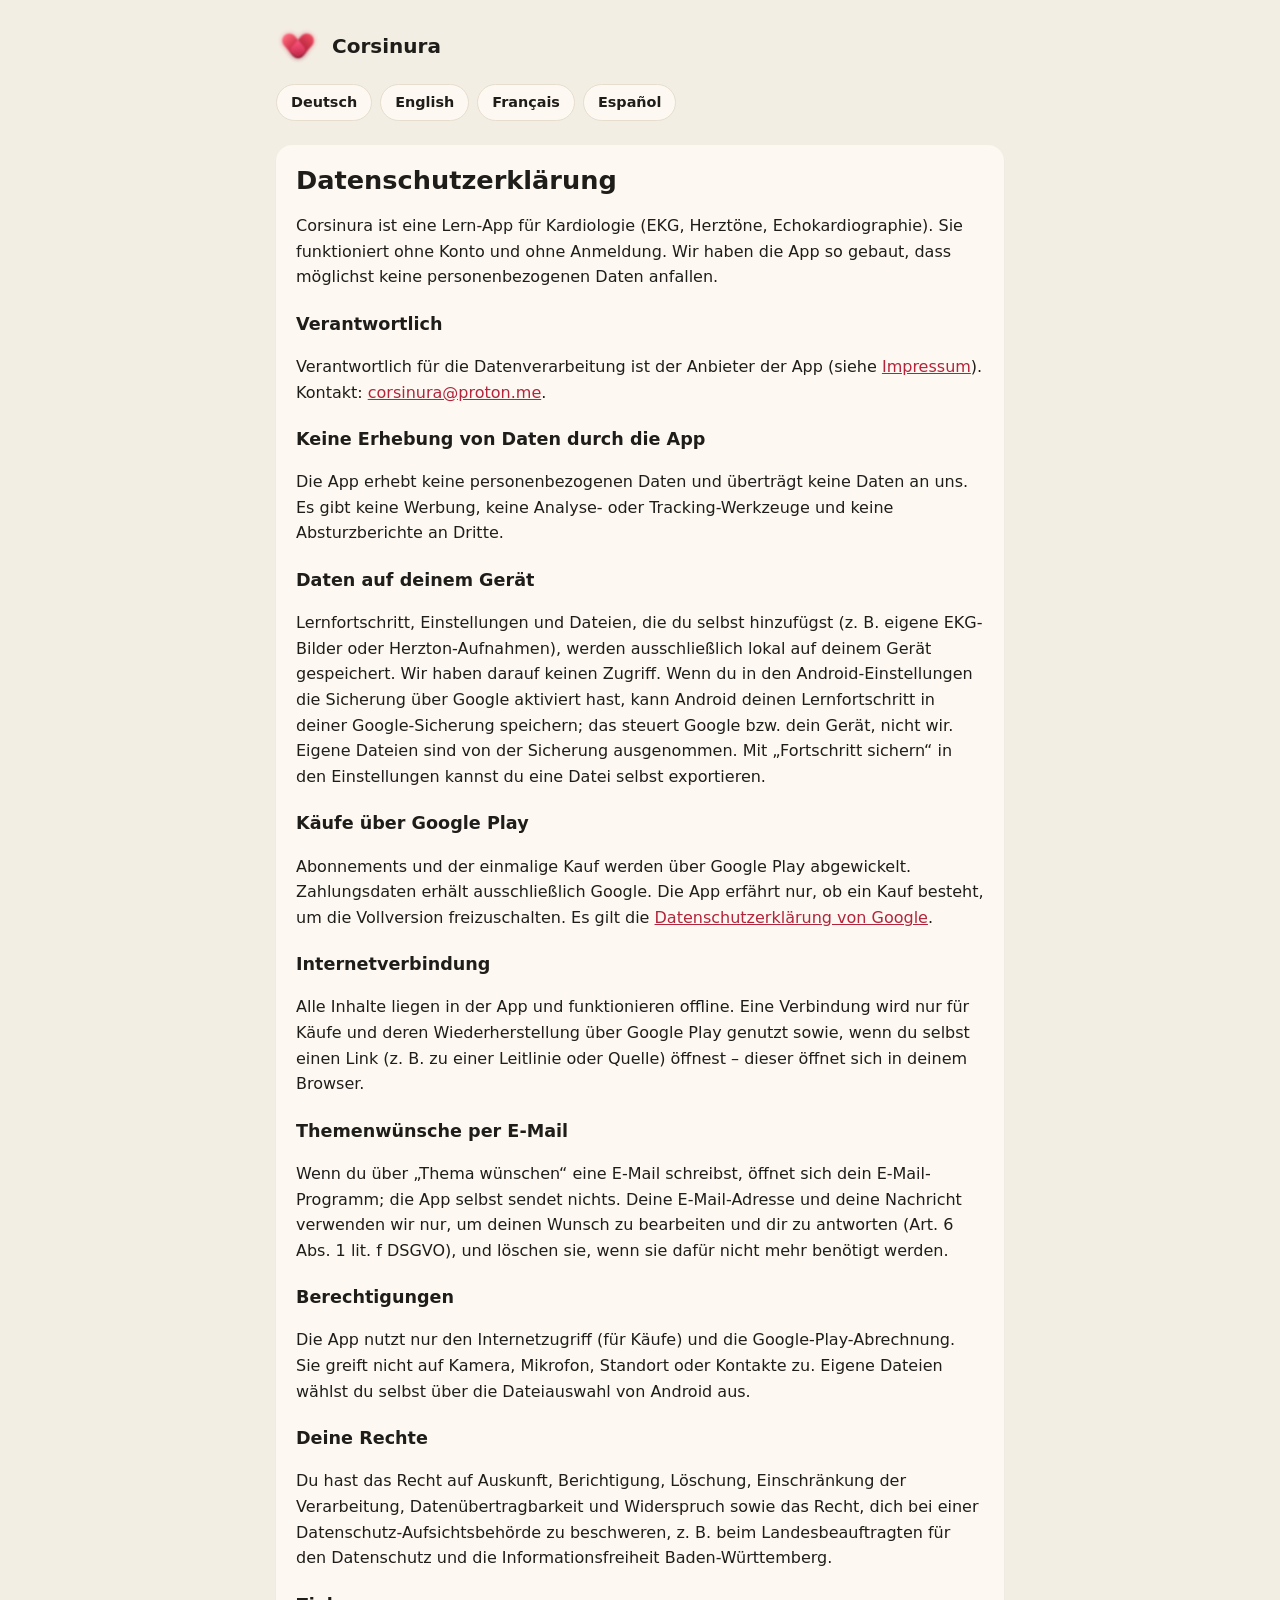
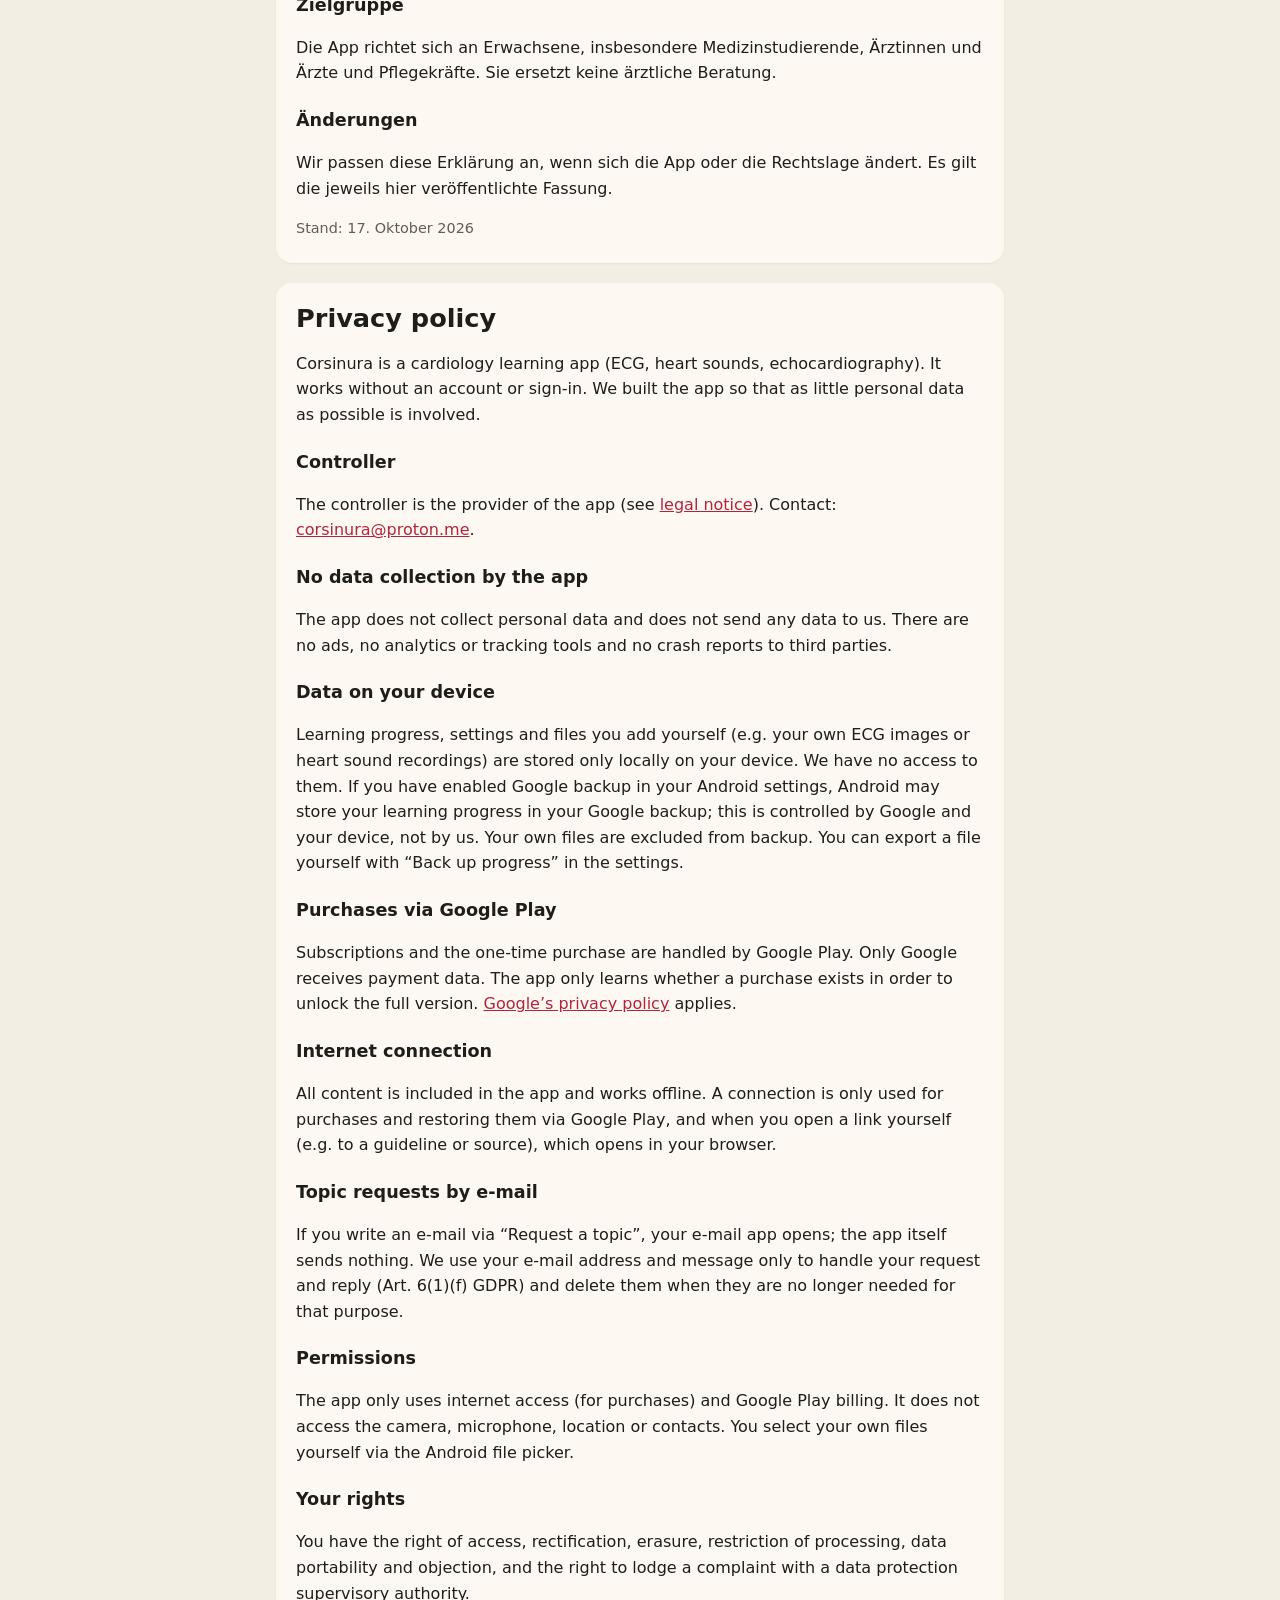
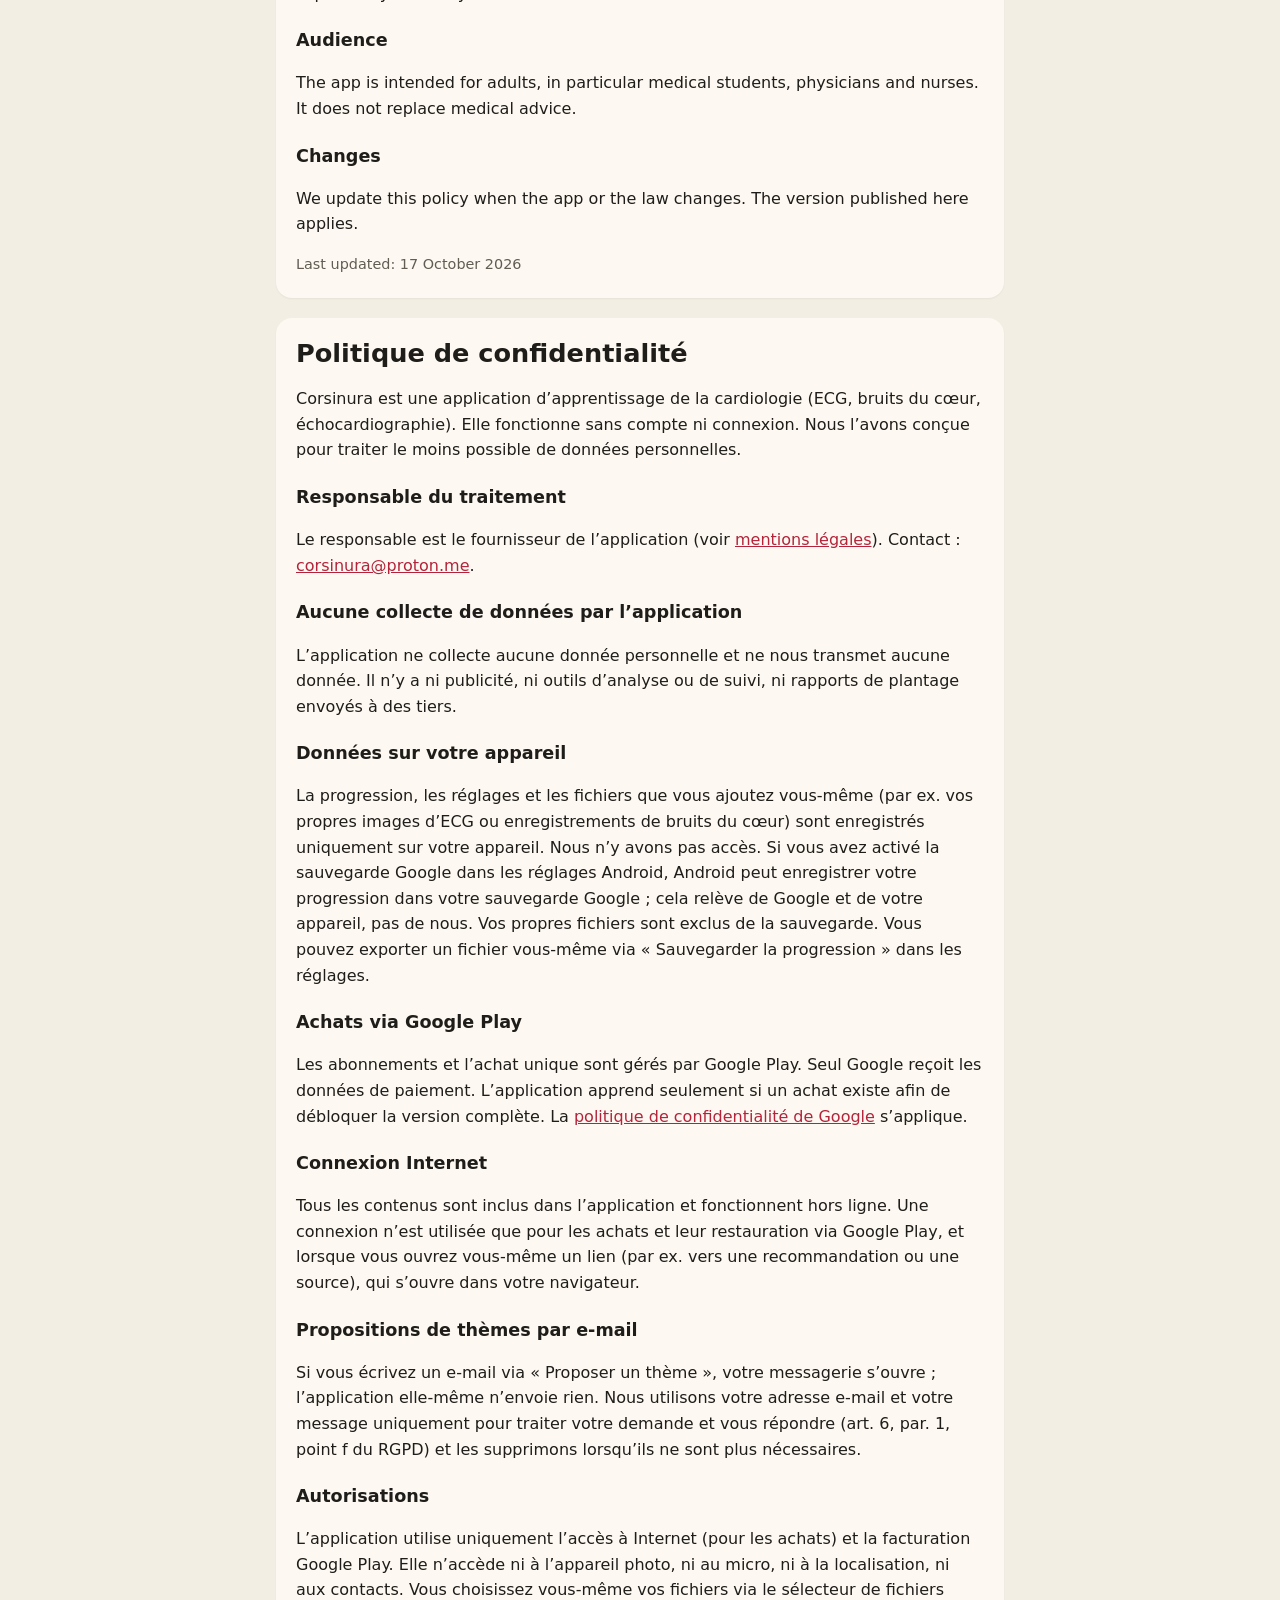
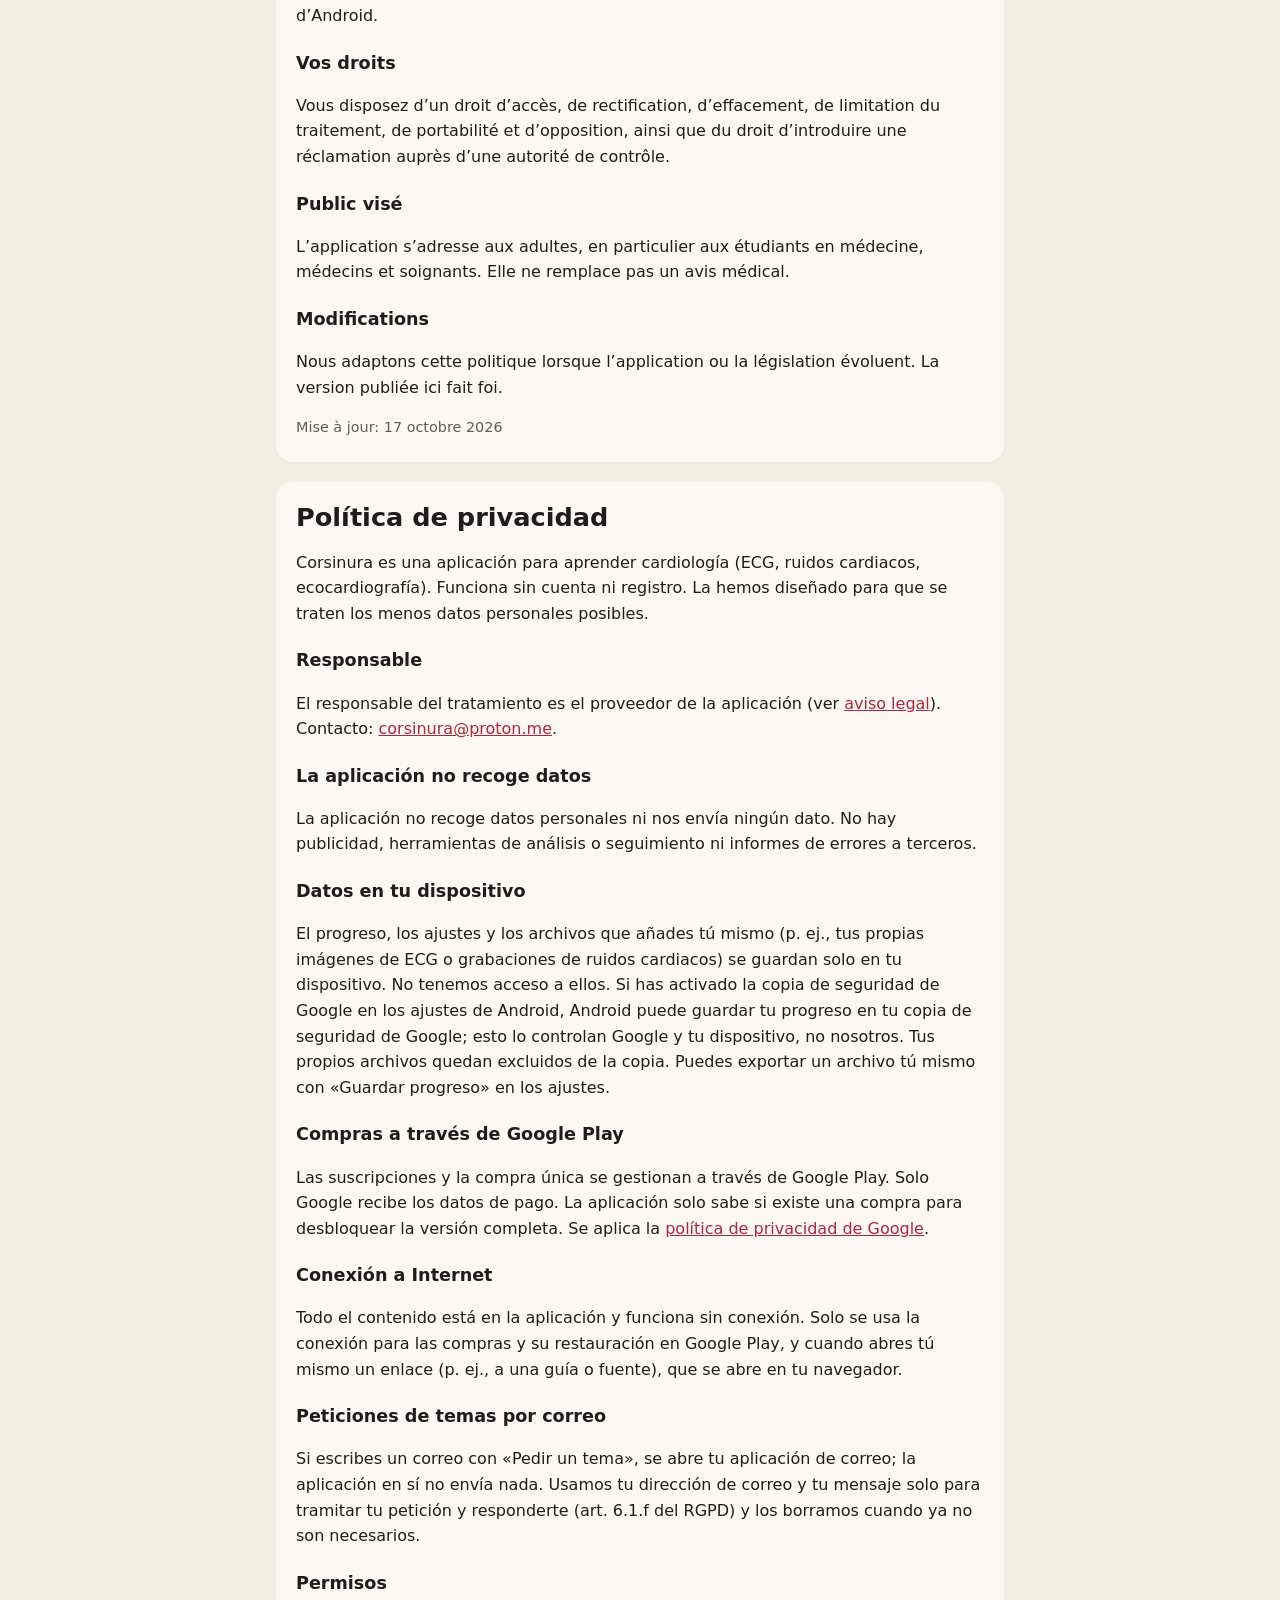
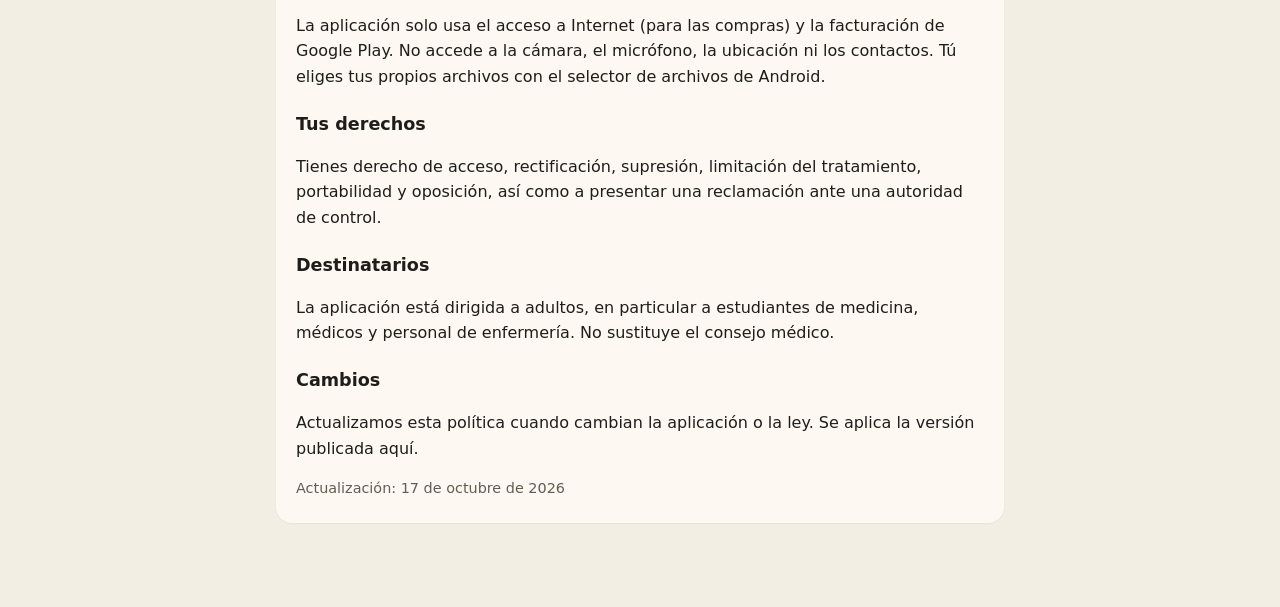
==== datenschutz.html @ 112779fc "Website: Startseite und Datenschutzerklärung (DE/EN/FR/ES) Co-Authored-By: Claude Opus 5.5 <noreply@" ====
<!doctype html>
<html lang="de"><head><meta charset="utf-8"><meta name="viewport" content="width=device-width, initial-scale=1">
<title>Corsinura – Datenschutz / Privacy</title><link rel="stylesheet" href="style.css"><link rel="icon" href="img/logo.png"></head>
<body><div class="wrap"><header><img src="img/logo.png" alt=""><a href="./">Corsinura</a></header>
<nav class="lang"><a href="#de">Deutsch</a><a href="#en">English</a><a href="#fr">Français</a><a href="#es">Español</a></nav><section id="de" lang="de"><h1>Datenschutzerklärung</h1><p>Corsinura ist eine Lern-App für Kardiologie (EKG, Herztöne, Echokardiographie). Sie funktioniert ohne Konto und ohne Anmeldung. Wir haben die App so gebaut, dass möglichst keine personenbezogenen Daten anfallen.</p><h2>Verantwortlich</h2><p>Verantwortlich für die Datenverarbeitung ist der Anbieter der App (siehe <a href="impressum.html">Impressum</a>). Kontakt: <a href="mailto:corsinura@proton.me">corsinura@proton.me</a>.</p><h2>Keine Erhebung von Daten durch die App</h2><p>Die App erhebt keine personenbezogenen Daten und überträgt keine Daten an uns. Es gibt keine Werbung, keine Analyse- oder Tracking-Werkzeuge und keine Absturzberichte an Dritte.</p><h2>Daten auf deinem Gerät</h2><p>Lernfortschritt, Einstellungen und Dateien, die du selbst hinzufügst (z. B. eigene EKG-Bilder oder Herzton-Aufnahmen), werden ausschließlich lokal auf deinem Gerät gespeichert. Wir haben darauf keinen Zugriff. Wenn du in den Android-Einstellungen die Sicherung über Google aktiviert hast, kann Android deinen Lernfortschritt in deiner Google-Sicherung speichern; das steuert Google bzw. dein Gerät, nicht wir. Eigene Dateien sind von der Sicherung ausgenommen. Mit „Fortschritt sichern“ in den Einstellungen kannst du eine Datei selbst exportieren.</p><h2>Käufe über Google Play</h2><p>Abonnements und der einmalige Kauf werden über Google Play abgewickelt. Zahlungsdaten erhält ausschließlich Google. Die App erfährt nur, ob ein Kauf besteht, um die Vollversion freizuschalten. Es gilt die <a href="https://policies.google.com/privacy">Datenschutzerklärung von Google</a>.</p><h2>Internetverbindung</h2><p>Alle Inhalte liegen in der App und funktionieren offline. Eine Verbindung wird nur für Käufe und deren Wiederherstellung über Google Play genutzt sowie, wenn du selbst einen Link (z. B. zu einer Leitlinie oder Quelle) öffnest – dieser öffnet sich in deinem Browser.</p><h2>Themenwünsche per E-Mail</h2><p>Wenn du über „Thema wünschen“ eine E-Mail schreibst, öffnet sich dein E-Mail-Programm; die App selbst sendet nichts. Deine E-Mail-Adresse und deine Nachricht verwenden wir nur, um deinen Wunsch zu bearbeiten und dir zu antworten (Art. 6 Abs. 1 lit. f DSGVO), und löschen sie, wenn sie dafür nicht mehr benötigt werden.</p><h2>Berechtigungen</h2><p>Die App nutzt nur den Internetzugriff (für Käufe) und die Google-Play-Abrechnung. Sie greift nicht auf Kamera, Mikrofon, Standort oder Kontakte zu. Eigene Dateien wählst du selbst über die Dateiauswahl von Android aus.</p><h2>Deine Rechte</h2><p>Du hast das Recht auf Auskunft, Berichtigung, Löschung, Einschränkung der Verarbeitung, Datenübertragbarkeit und Widerspruch sowie das Recht, dich bei einer Datenschutz-Aufsichtsbehörde zu beschweren, z. B. beim Landesbeauftragten für den Datenschutz und die Informationsfreiheit Baden-Württemberg.</p><h2>Zielgruppe</h2><p>Die App richtet sich an Erwachsene, insbesondere Medizinstudierende, Ärztinnen und Ärzte und Pflegekräfte. Sie ersetzt keine ärztliche Beratung.</p><h2>Änderungen</h2><p>Wir passen diese Erklärung an, wenn sich die App oder die Rechtslage ändert. Es gilt die jeweils hier veröffentlichte Fassung.</p><p class="muted">Stand: 17. Oktober 2026</p></section><section id="en" lang="en"><h1>Privacy policy</h1><p>Corsinura is a cardiology learning app (ECG, heart sounds, echocardiography). It works without an account or sign-in. We built the app so that as little personal data as possible is involved.</p><h2>Controller</h2><p>The controller is the provider of the app (see <a href="impressum.html">legal notice</a>). Contact: <a href="mailto:corsinura@proton.me">corsinura@proton.me</a>.</p><h2>No data collection by the app</h2><p>The app does not collect personal data and does not send any data to us. There are no ads, no analytics or tracking tools and no crash reports to third parties.</p><h2>Data on your device</h2><p>Learning progress, settings and files you add yourself (e.g. your own ECG images or heart sound recordings) are stored only locally on your device. We have no access to them. If you have enabled Google backup in your Android settings, Android may store your learning progress in your Google backup; this is controlled by Google and your device, not by us. Your own files are excluded from backup. You can export a file yourself with “Back up progress” in the settings.</p><h2>Purchases via Google Play</h2><p>Subscriptions and the one-time purchase are handled by Google Play. Only Google receives payment data. The app only learns whether a purchase exists in order to unlock the full version. <a href="https://policies.google.com/privacy">Google’s privacy policy</a> applies.</p><h2>Internet connection</h2><p>All content is included in the app and works offline. A connection is only used for purchases and restoring them via Google Play, and when you open a link yourself (e.g. to a guideline or source), which opens in your browser.</p><h2>Topic requests by e-mail</h2><p>If you write an e-mail via “Request a topic”, your e-mail app opens; the app itself sends nothing. We use your e-mail address and message only to handle your request and reply (Art. 6(1)(f) GDPR) and delete them when they are no longer needed for that purpose.</p><h2>Permissions</h2><p>The app only uses internet access (for purchases) and Google Play billing. It does not access the camera, microphone, location or contacts. You select your own files yourself via the Android file picker.</p><h2>Your rights</h2><p>You have the right of access, rectification, erasure, restriction of processing, data portability and objection, and the right to lodge a complaint with a data protection supervisory authority.</p><h2>Audience</h2><p>The app is intended for adults, in particular medical students, physicians and nurses. It does not replace medical advice.</p><h2>Changes</h2><p>We update this policy when the app or the law changes. The version published here applies.</p><p class="muted">Last updated: 17 October 2026</p></section><section id="fr" lang="fr"><h1>Politique de confidentialité</h1><p>Corsinura est une application d’apprentissage de la cardiologie (ECG, bruits du cœur, échocardiographie). Elle fonctionne sans compte ni connexion. Nous l’avons conçue pour traiter le moins possible de données personnelles.</p><h2>Responsable du traitement</h2><p>Le responsable est le fournisseur de l’application (voir <a href="impressum.html">mentions légales</a>). Contact : <a href="mailto:corsinura@proton.me">corsinura@proton.me</a>.</p><h2>Aucune collecte de données par l’application</h2><p>L’application ne collecte aucune donnée personnelle et ne nous transmet aucune donnée. Il n’y a ni publicité, ni outils d’analyse ou de suivi, ni rapports de plantage envoyés à des tiers.</p><h2>Données sur votre appareil</h2><p>La progression, les réglages et les fichiers que vous ajoutez vous-même (par ex. vos propres images d’ECG ou enregistrements de bruits du cœur) sont enregistrés uniquement sur votre appareil. Nous n’y avons pas accès. Si vous avez activé la sauvegarde Google dans les réglages Android, Android peut enregistrer votre progression dans votre sauvegarde Google ; cela relève de Google et de votre appareil, pas de nous. Vos propres fichiers sont exclus de la sauvegarde. Vous pouvez exporter un fichier vous-même via « Sauvegarder la progression » dans les réglages.</p><h2>Achats via Google Play</h2><p>Les abonnements et l’achat unique sont gérés par Google Play. Seul Google reçoit les données de paiement. L’application apprend seulement si un achat existe afin de débloquer la version complète. La <a href="https://policies.google.com/privacy">politique de confidentialité de Google</a> s’applique.</p><h2>Connexion Internet</h2><p>Tous les contenus sont inclus dans l’application et fonctionnent hors ligne. Une connexion n’est utilisée que pour les achats et leur restauration via Google Play, et lorsque vous ouvrez vous-même un lien (par ex. vers une recommandation ou une source), qui s’ouvre dans votre navigateur.</p><h2>Propositions de thèmes par e-mail</h2><p>Si vous écrivez un e-mail via « Proposer un thème », votre messagerie s’ouvre ; l’application elle-même n’envoie rien. Nous utilisons votre adresse e-mail et votre message uniquement pour traiter votre demande et vous répondre (art. 6, par. 1, point f du RGPD) et les supprimons lorsqu’ils ne sont plus nécessaires.</p><h2>Autorisations</h2><p>L’application utilise uniquement l’accès à Internet (pour les achats) et la facturation Google Play. Elle n’accède ni à l’appareil photo, ni au micro, ni à la localisation, ni aux contacts. Vous choisissez vous-même vos fichiers via le sélecteur de fichiers d’Android.</p><h2>Vos droits</h2><p>Vous disposez d’un droit d’accès, de rectification, d’effacement, de limitation du traitement, de portabilité et d’opposition, ainsi que du droit d’introduire une réclamation auprès d’une autorité de contrôle.</p><h2>Public visé</h2><p>L’application s’adresse aux adultes, en particulier aux étudiants en médecine, médecins et soignants. Elle ne remplace pas un avis médical.</p><h2>Modifications</h2><p>Nous adaptons cette politique lorsque l’application ou la législation évoluent. La version publiée ici fait foi.</p><p class="muted">Mise à jour: 17 octobre 2026</p></section><section id="es" lang="es"><h1>Política de privacidad</h1><p>Corsinura es una aplicación para aprender cardiología (ECG, ruidos cardiacos, ecocardiografía). Funciona sin cuenta ni registro. La hemos diseñado para que se traten los menos datos personales posibles.</p><h2>Responsable</h2><p>El responsable del tratamiento es el proveedor de la aplicación (ver <a href="impressum.html">aviso legal</a>). Contacto: <a href="mailto:corsinura@proton.me">corsinura@proton.me</a>.</p><h2>La aplicación no recoge datos</h2><p>La aplicación no recoge datos personales ni nos envía ningún dato. No hay publicidad, herramientas de análisis o seguimiento ni informes de errores a terceros.</p><h2>Datos en tu dispositivo</h2><p>El progreso, los ajustes y los archivos que añades tú mismo (p. ej., tus propias imágenes de ECG o grabaciones de ruidos cardiacos) se guardan solo en tu dispositivo. No tenemos acceso a ellos. Si has activado la copia de seguridad de Google en los ajustes de Android, Android puede guardar tu progreso en tu copia de seguridad de Google; esto lo controlan Google y tu dispositivo, no nosotros. Tus propios archivos quedan excluidos de la copia. Puedes exportar un archivo tú mismo con «Guardar progreso» en los ajustes.</p><h2>Compras a través de Google Play</h2><p>Las suscripciones y la compra única se gestionan a través de Google Play. Solo Google recibe los datos de pago. La aplicación solo sabe si existe una compra para desbloquear la versión completa. Se aplica la <a href="https://policies.google.com/privacy">política de privacidad de Google</a>.</p><h2>Conexión a Internet</h2><p>Todo el contenido está en la aplicación y funciona sin conexión. Solo se usa la conexión para las compras y su restauración en Google Play, y cuando abres tú mismo un enlace (p. ej., a una guía o fuente), que se abre en tu navegador.</p><h2>Peticiones de temas por correo</h2><p>Si escribes un correo con «Pedir un tema», se abre tu aplicación de correo; la aplicación en sí no envía nada. Usamos tu dirección de correo y tu mensaje solo para tramitar tu petición y responderte (art. 6.1.f del RGPD) y los borramos cuando ya no son necesarios.</p><h2>Permisos</h2><p>La aplicación solo usa el acceso a Internet (para las compras) y la facturación de Google Play. No accede a la cámara, el micrófono, la ubicación ni los contactos. Tú eliges tus propios archivos con el selector de archivos de Android.</p><h2>Tus derechos</h2><p>Tienes derecho de acceso, rectificación, supresión, limitación del tratamiento, portabilidad y oposición, así como a presentar una reclamación ante una autoridad de control.</p><h2>Destinatarios</h2><p>La aplicación está dirigida a adultos, en particular a estudiantes de medicina, médicos y personal de enfermería. No sustituye el consejo médico.</p><h2>Cambios</h2><p>Actualizamos esta política cuando cambian la aplicación o la ley. Se aplica la versión publicada aquí.</p><p class="muted">Actualización: 17 de octubre de 2026</p></section>
</div></body></html>
---- style.css ----
/* Corsinura – Website (gleiche Farben wie die App) */
:root {
  --paper: #f3eee4; --surface: #fdf9f2; --ink: #1f1d1a; --muted: #625c53; --line: #e6ddcd; --accent: #b3243b;
  color-scheme: light dark;
}
@media (prefers-color-scheme: dark) {
  :root { --paper: #101218; --surface: #1a1d26; --ink: #e9ecf2; --muted: #9aa3b5; --line: #2b3040; --accent: #e0566c; }
}
* { box-sizing: border-box; }
body { margin: 0; background: var(--paper); color: var(--ink); font: 16px/1.6 system-ui, -apple-system, 'Segoe UI', Roboto, sans-serif; }
.wrap { max-width: 760px; margin: 0 auto; padding: 24px 16px 64px; }
header { display: flex; align-items: center; gap: 12px; margin-bottom: 8px; }
header img { width: 44px; height: 44px; }
header a { color: inherit; text-decoration: none; font-weight: 700; font-size: 1.25em; }
nav.lang { display: flex; flex-wrap: wrap; gap: 8px; margin: 16px 0 24px; }
nav.lang a { padding: 6px 14px; border-radius: 999px; border: 1px solid var(--line); background: var(--surface); color: var(--ink); text-decoration: none; font-weight: 600; font-size: .9em; }
section { background: var(--surface); border-radius: 16px; padding: 20px 20px 8px; margin-bottom: 20px; box-shadow: 0 1px 2px rgba(0,0,0,.05); }
h1 { font-size: 1.6em; line-height: 1.25; margin: 0 0 12px; }
h2 { font-size: 1.1em; margin: 20px 0 6px; }
p, li { color: var(--ink); }
.muted { color: var(--muted); font-size: .9em; }
a { color: var(--accent); }
footer { margin-top: 32px; font-size: .9em; color: var(--muted); display: flex; gap: 16px; flex-wrap: wrap; }
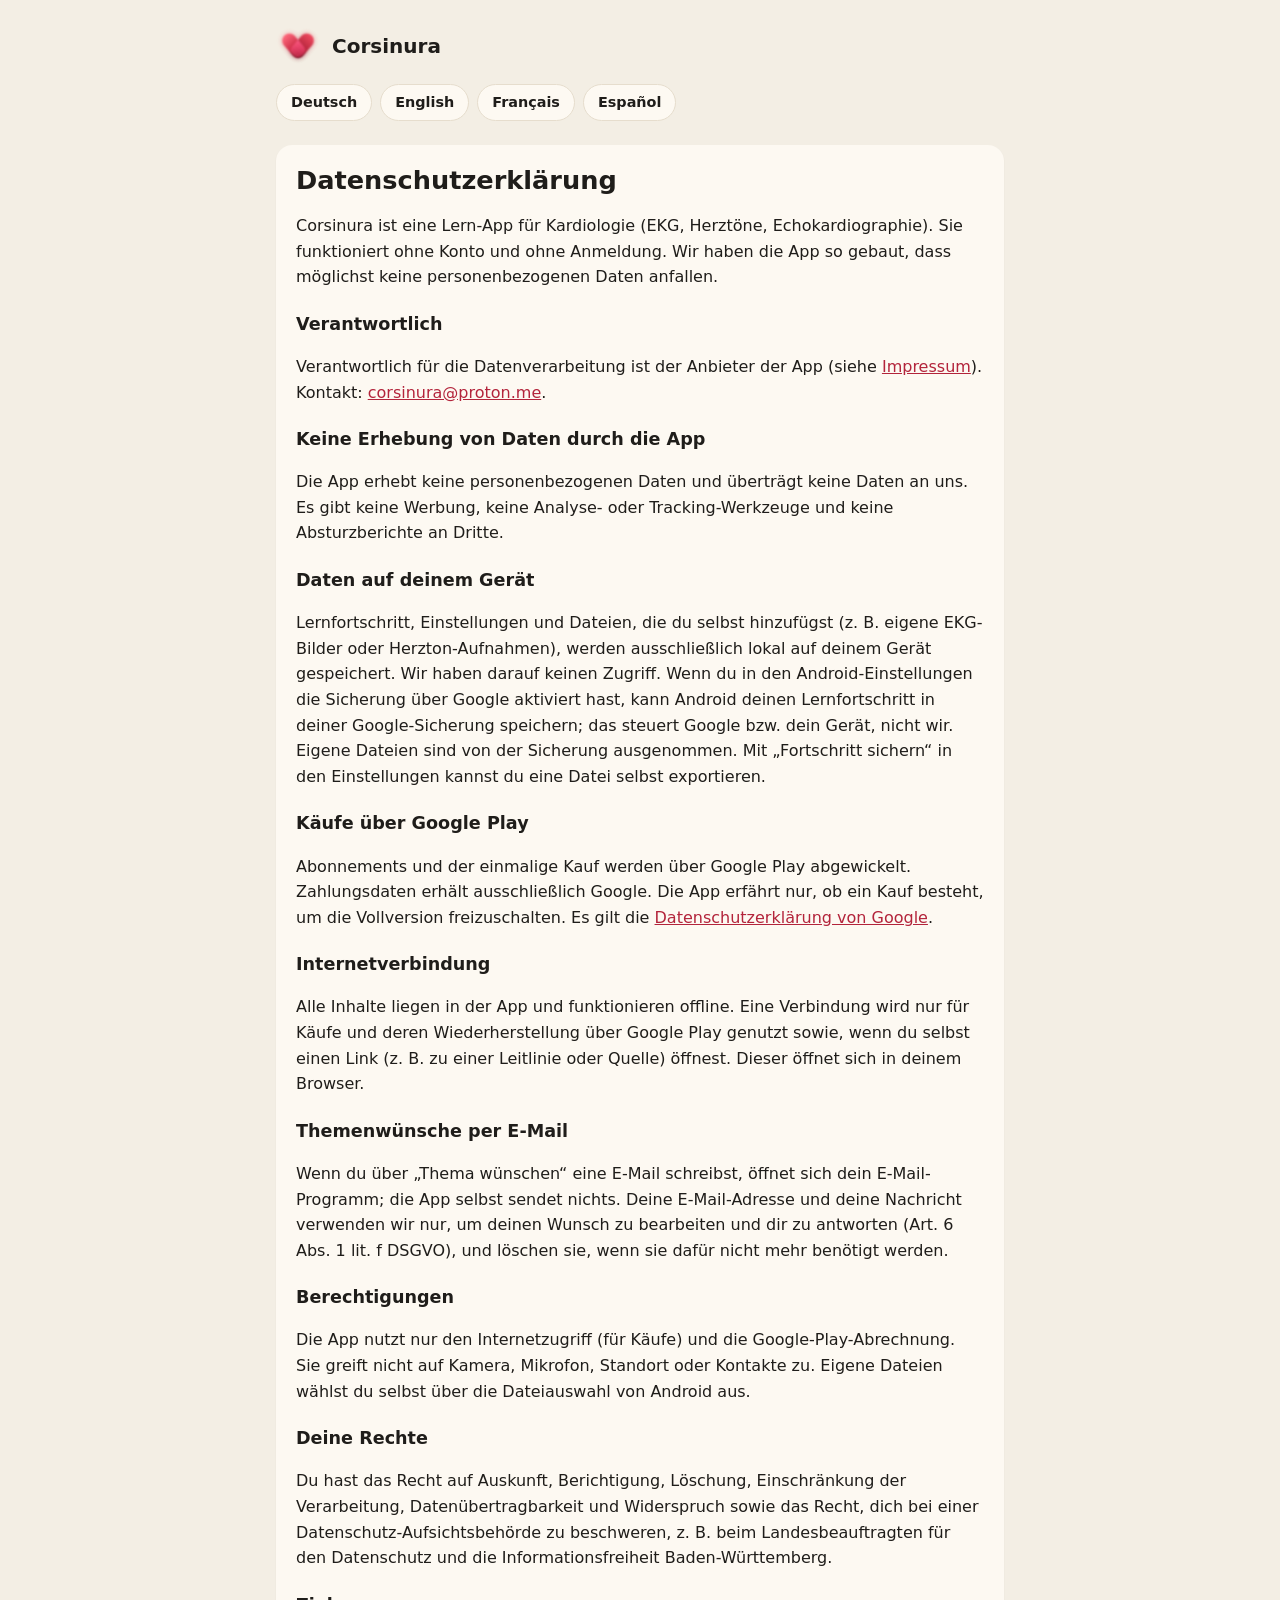
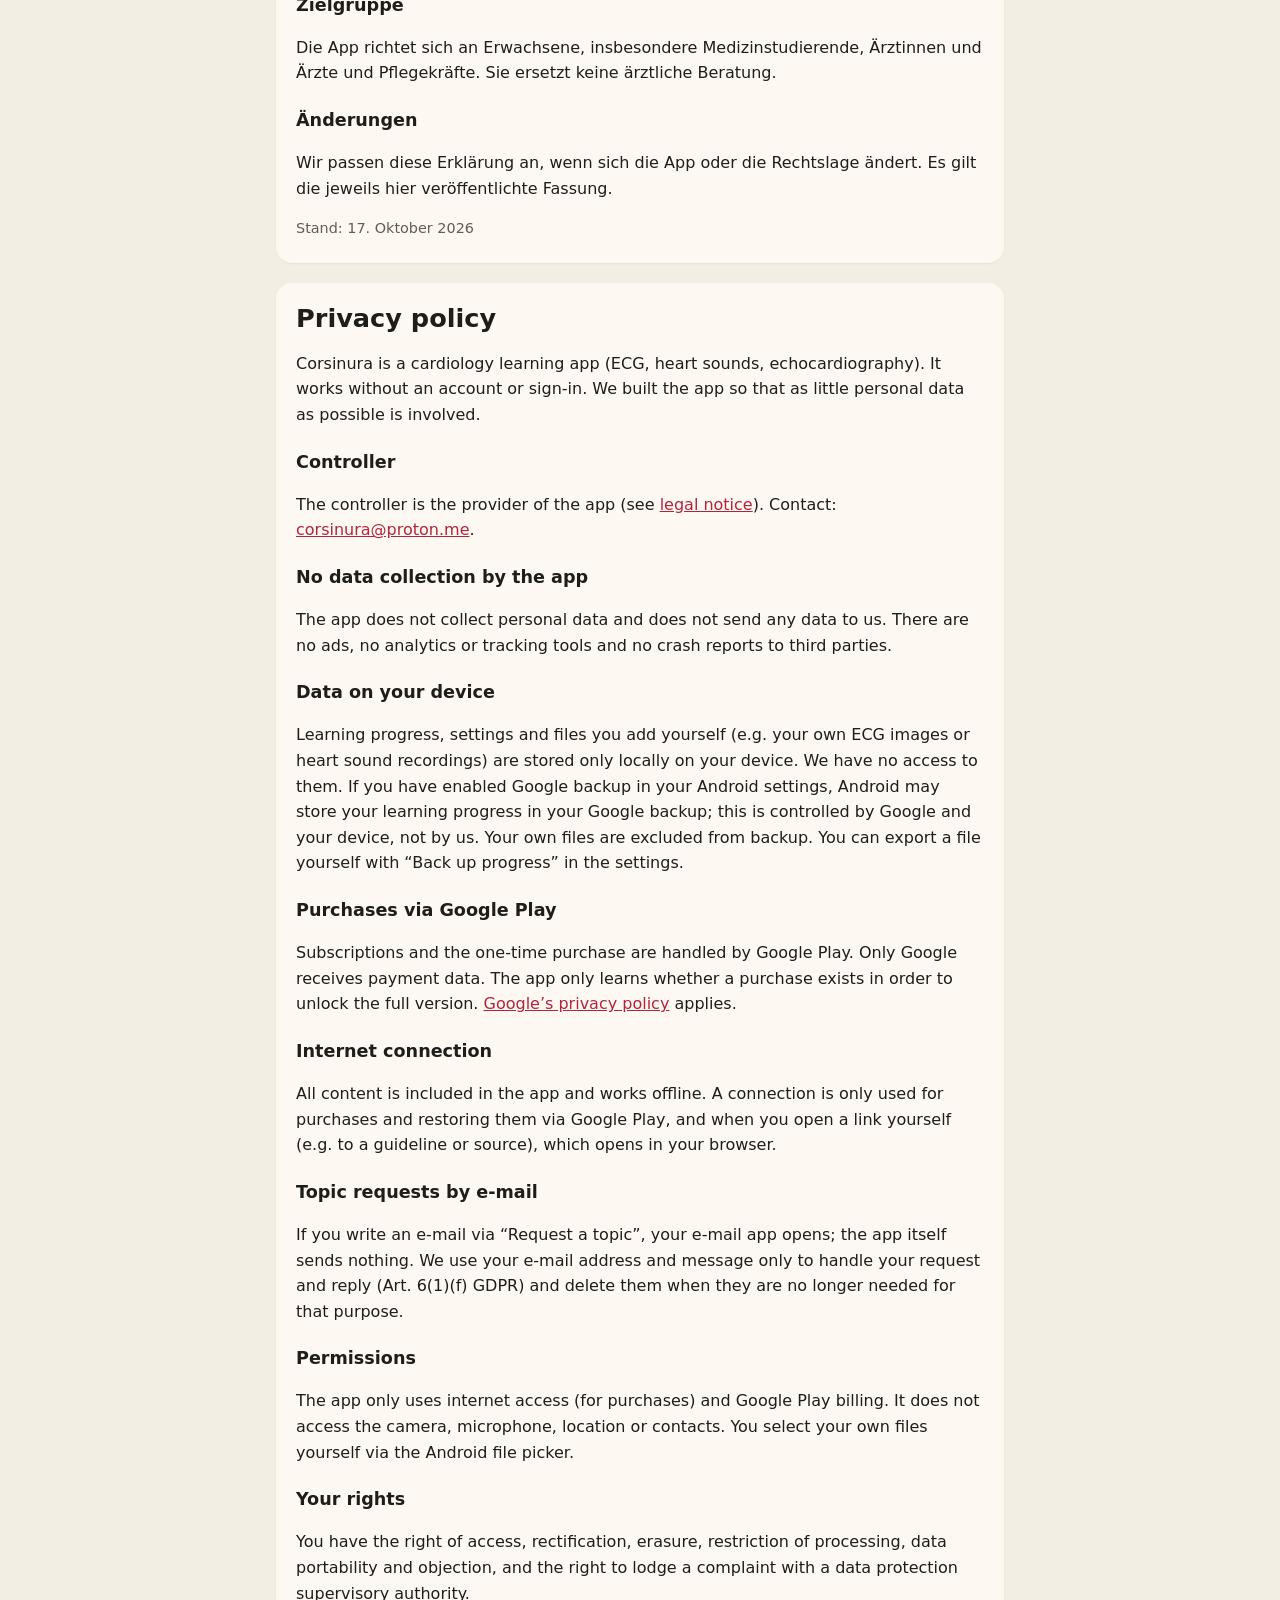
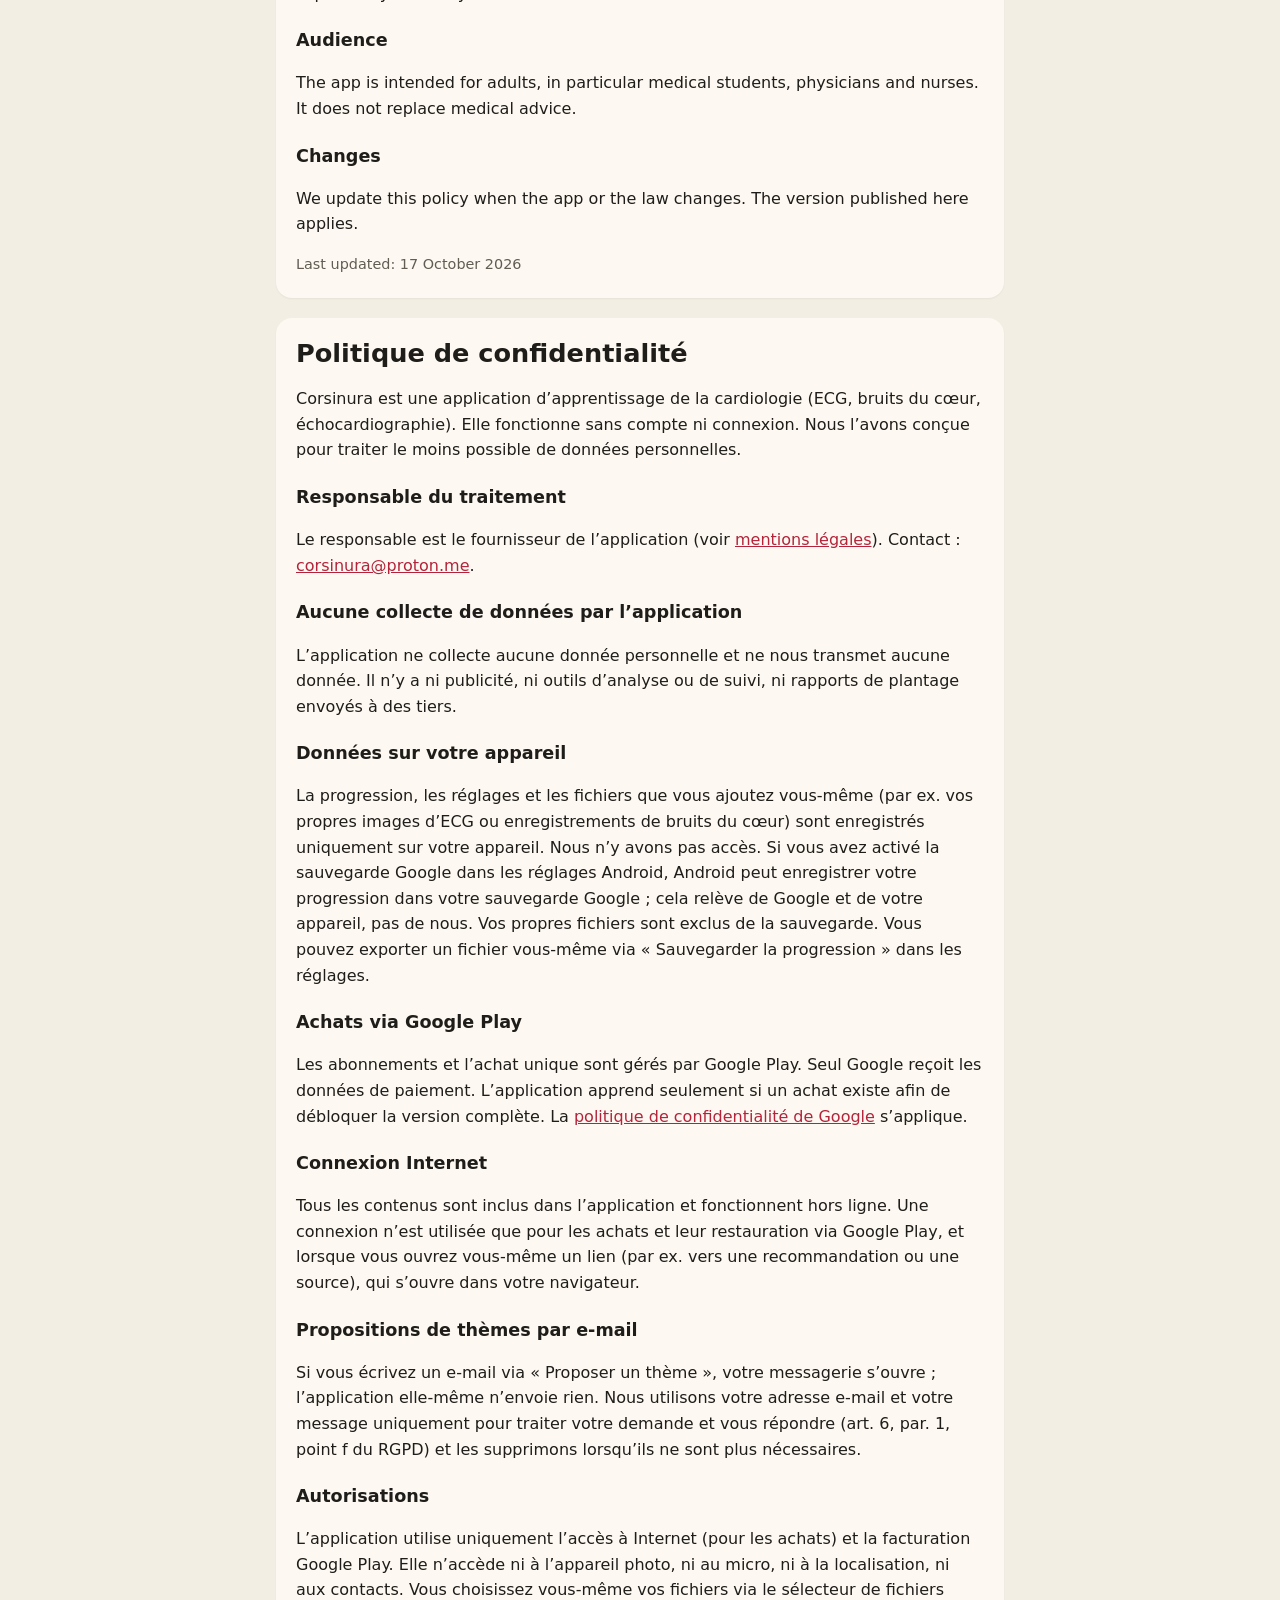
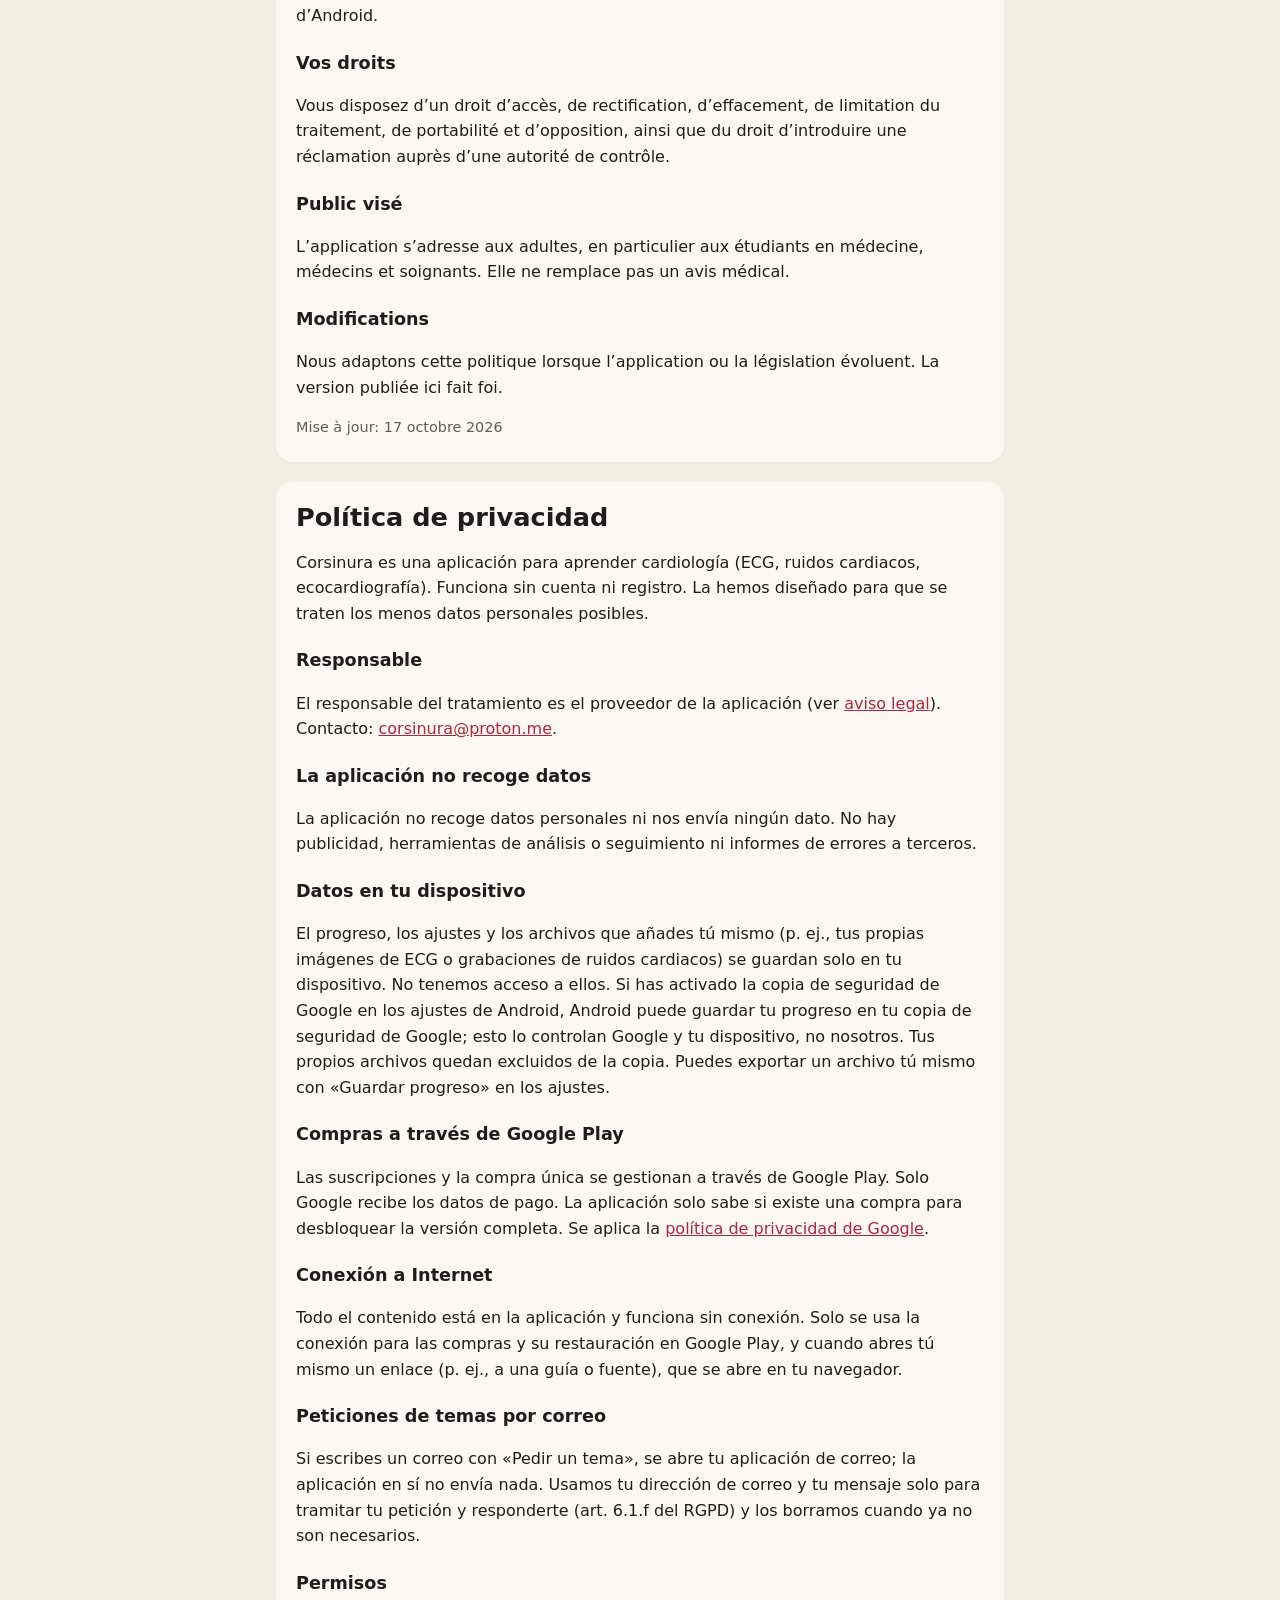
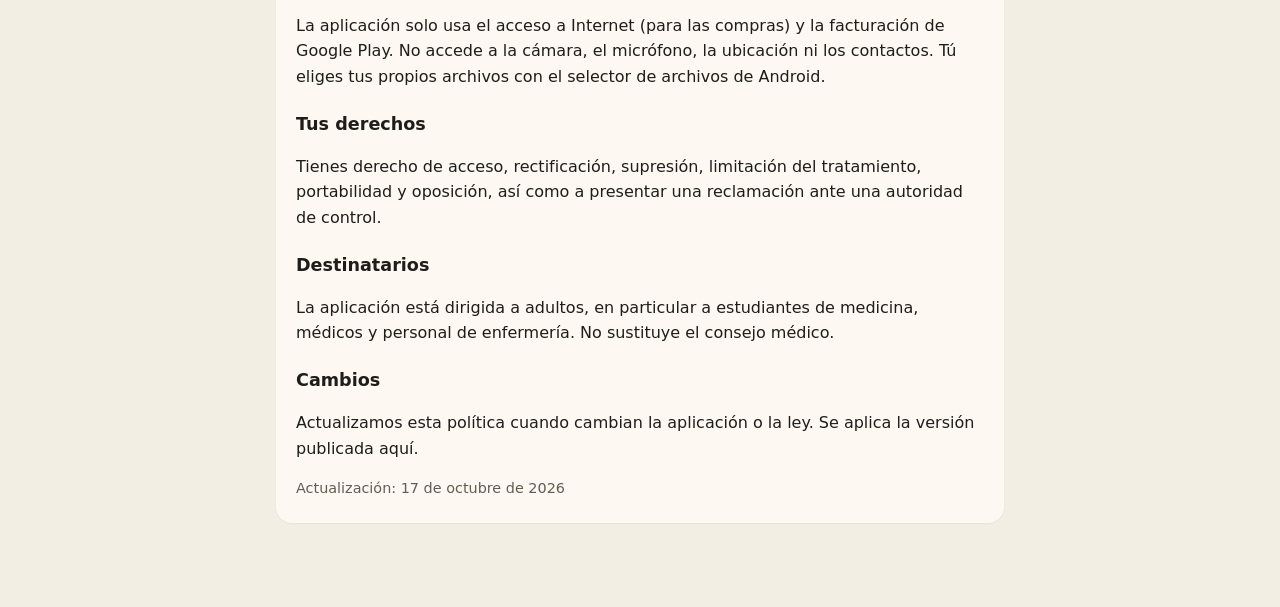
==== commit 60da080f: "Website ohne Gedankenstriche Co-Authored-By: Claude Opus 5.5 <noreply@anthropic.com> Claude-Session:" ====
--- a/datenschutz.html
+++ b/datenschutz.html
@@ -1,6 +1,6 @@
 <!doctype html>
 <html lang="de"><head><meta charset="utf-8"><meta name="viewport" content="width=device-width, initial-scale=1">
-<title>Corsinura – Datenschutz / Privacy</title><link rel="stylesheet" href="style.css"><link rel="icon" href="img/logo.png"></head>
+<title>Corsinura: Datenschutz / Privacy</title><link rel="stylesheet" href="style.css"><link rel="icon" href="img/logo.png"></head>
 <body><div class="wrap"><header><img src="img/logo.png" alt=""><a href="./">Corsinura</a></header>
-<nav class="lang"><a href="#de">Deutsch</a><a href="#en">English</a><a href="#fr">Français</a><a href="#es">Español</a></nav><section id="de" lang="de"><h1>Datenschutzerklärung</h1><p>Corsinura ist eine Lern-App für Kardiologie (EKG, Herztöne, Echokardiographie). Sie funktioniert ohne Konto und ohne Anmeldung. Wir haben die App so gebaut, dass möglichst keine personenbezogenen Daten anfallen.</p><h2>Verantwortlich</h2><p>Verantwortlich für die Datenverarbeitung ist der Anbieter der App (siehe <a href="impressum.html">Impressum</a>). Kontakt: <a href="mailto:corsinura@proton.me">corsinura@proton.me</a>.</p><h2>Keine Erhebung von Daten durch die App</h2><p>Die App erhebt keine personenbezogenen Daten und überträgt keine Daten an uns. Es gibt keine Werbung, keine Analyse- oder Tracking-Werkzeuge und keine Absturzberichte an Dritte.</p><h2>Daten auf deinem Gerät</h2><p>Lernfortschritt, Einstellungen und Dateien, die du selbst hinzufügst (z. B. eigene EKG-Bilder oder Herzton-Aufnahmen), werden ausschließlich lokal auf deinem Gerät gespeichert. Wir haben darauf keinen Zugriff. Wenn du in den Android-Einstellungen die Sicherung über Google aktiviert hast, kann Android deinen Lernfortschritt in deiner Google-Sicherung speichern; das steuert Google bzw. dein Gerät, nicht wir. Eigene Dateien sind von der Sicherung ausgenommen. Mit „Fortschritt sichern“ in den Einstellungen kannst du eine Datei selbst exportieren.</p><h2>Käufe über Google Play</h2><p>Abonnements und der einmalige Kauf werden über Google Play abgewickelt. Zahlungsdaten erhält ausschließlich Google. Die App erfährt nur, ob ein Kauf besteht, um die Vollversion freizuschalten. Es gilt die <a href="https://policies.google.com/privacy">Datenschutzerklärung von Google</a>.</p><h2>Internetverbindung</h2><p>Alle Inhalte liegen in der App und funktionieren offline. Eine Verbindung wird nur für Käufe und deren Wiederherstellung über Google Play genutzt sowie, wenn du selbst einen Link (z. B. zu einer Leitlinie oder Quelle) öffnest – dieser öffnet sich in deinem Browser.</p><h2>Themenwünsche per E-Mail</h2><p>Wenn du über „Thema wünschen“ eine E-Mail schreibst, öffnet sich dein E-Mail-Programm; die App selbst sendet nichts. Deine E-Mail-Adresse und deine Nachricht verwenden wir nur, um deinen Wunsch zu bearbeiten und dir zu antworten (Art. 6 Abs. 1 lit. f DSGVO), und löschen sie, wenn sie dafür nicht mehr benötigt werden.</p><h2>Berechtigungen</h2><p>Die App nutzt nur den Internetzugriff (für Käufe) und die Google-Play-Abrechnung. Sie greift nicht auf Kamera, Mikrofon, Standort oder Kontakte zu. Eigene Dateien wählst du selbst über die Dateiauswahl von Android aus.</p><h2>Deine Rechte</h2><p>Du hast das Recht auf Auskunft, Berichtigung, Löschung, Einschränkung der Verarbeitung, Datenübertragbarkeit und Widerspruch sowie das Recht, dich bei einer Datenschutz-Aufsichtsbehörde zu beschweren, z. B. beim Landesbeauftragten für den Datenschutz und die Informationsfreiheit Baden-Württemberg.</p><h2>Zielgruppe</h2><p>Die App richtet sich an Erwachsene, insbesondere Medizinstudierende, Ärztinnen und Ärzte und Pflegekräfte. Sie ersetzt keine ärztliche Beratung.</p><h2>Änderungen</h2><p>Wir passen diese Erklärung an, wenn sich die App oder die Rechtslage ändert. Es gilt die jeweils hier veröffentlichte Fassung.</p><p class="muted">Stand: 17. Oktober 2026</p></section><section id="en" lang="en"><h1>Privacy policy</h1><p>Corsinura is a cardiology learning app (ECG, heart sounds, echocardiography). It works without an account or sign-in. We built the app so that as little personal data as possible is involved.</p><h2>Controller</h2><p>The controller is the provider of the app (see <a href="impressum.html">legal notice</a>). Contact: <a href="mailto:corsinura@proton.me">corsinura@proton.me</a>.</p><h2>No data collection by the app</h2><p>The app does not collect personal data and does not send any data to us. There are no ads, no analytics or tracking tools and no crash reports to third parties.</p><h2>Data on your device</h2><p>Learning progress, settings and files you add yourself (e.g. your own ECG images or heart sound recordings) are stored only locally on your device. We have no access to them. If you have enabled Google backup in your Android settings, Android may store your learning progress in your Google backup; this is controlled by Google and your device, not by us. Your own files are excluded from backup. You can export a file yourself with “Back up progress” in the settings.</p><h2>Purchases via Google Play</h2><p>Subscriptions and the one-time purchase are handled by Google Play. Only Google receives payment data. The app only learns whether a purchase exists in order to unlock the full version. <a href="https://policies.google.com/privacy">Google’s privacy policy</a> applies.</p><h2>Internet connection</h2><p>All content is included in the app and works offline. A connection is only used for purchases and restoring them via Google Play, and when you open a link yourself (e.g. to a guideline or source), which opens in your browser.</p><h2>Topic requests by e-mail</h2><p>If you write an e-mail via “Request a topic”, your e-mail app opens; the app itself sends nothing. We use your e-mail address and message only to handle your request and reply (Art. 6(1)(f) GDPR) and delete them when they are no longer needed for that purpose.</p><h2>Permissions</h2><p>The app only uses internet access (for purchases) and Google Play billing. It does not access the camera, microphone, location or contacts. You select your own files yourself via the Android file picker.</p><h2>Your rights</h2><p>You have the right of access, rectification, erasure, restriction of processing, data portability and objection, and the right to lodge a complaint with a data protection supervisory authority.</p><h2>Audience</h2><p>The app is intended for adults, in particular medical students, physicians and nurses. It does not replace medical advice.</p><h2>Changes</h2><p>We update this policy when the app or the law changes. The version published here applies.</p><p class="muted">Last updated: 17 October 2026</p></section><section id="fr" lang="fr"><h1>Politique de confidentialité</h1><p>Corsinura est une application d’apprentissage de la cardiologie (ECG, bruits du cœur, échocardiographie). Elle fonctionne sans compte ni connexion. Nous l’avons conçue pour traiter le moins possible de données personnelles.</p><h2>Responsable du traitement</h2><p>Le responsable est le fournisseur de l’application (voir <a href="impressum.html">mentions légales</a>). Contact : <a href="mailto:corsinura@proton.me">corsinura@proton.me</a>.</p><h2>Aucune collecte de données par l’application</h2><p>L’application ne collecte aucune donnée personnelle et ne nous transmet aucune donnée. Il n’y a ni publicité, ni outils d’analyse ou de suivi, ni rapports de plantage envoyés à des tiers.</p><h2>Données sur votre appareil</h2><p>La progression, les réglages et les fichiers que vous ajoutez vous-même (par ex. vos propres images d’ECG ou enregistrements de bruits du cœur) sont enregistrés uniquement sur votre appareil. Nous n’y avons pas accès. Si vous avez activé la sauvegarde Google dans les réglages Android, Android peut enregistrer votre progression dans votre sauvegarde Google ; cela relève de Google et de votre appareil, pas de nous. Vos propres fichiers sont exclus de la sauvegarde. Vous pouvez exporter un fichier vous-même via « Sauvegarder la progression » dans les réglages.</p><h2>Achats via Google Play</h2><p>Les abonnements et l’achat unique sont gérés par Google Play. Seul Google reçoit les données de paiement. L’application apprend seulement si un achat existe afin de débloquer la version complète. La <a href="https://policies.google.com/privacy">politique de confidentialité de Google</a> s’applique.</p><h2>Connexion Internet</h2><p>Tous les contenus sont inclus dans l’application et fonctionnent hors ligne. Une connexion n’est utilisée que pour les achats et leur restauration via Google Play, et lorsque vous ouvrez vous-même un lien (par ex. vers une recommandation ou une source), qui s’ouvre dans votre navigateur.</p><h2>Propositions de thèmes par e-mail</h2><p>Si vous écrivez un e-mail via « Proposer un thème », votre messagerie s’ouvre ; l’application elle-même n’envoie rien. Nous utilisons votre adresse e-mail et votre message uniquement pour traiter votre demande et vous répondre (art. 6, par. 1, point f du RGPD) et les supprimons lorsqu’ils ne sont plus nécessaires.</p><h2>Autorisations</h2><p>L’application utilise uniquement l’accès à Internet (pour les achats) et la facturation Google Play. Elle n’accède ni à l’appareil photo, ni au micro, ni à la localisation, ni aux contacts. Vous choisissez vous-même vos fichiers via le sélecteur de fichiers d’Android.</p><h2>Vos droits</h2><p>Vous disposez d’un droit d’accès, de rectification, d’effacement, de limitation du traitement, de portabilité et d’opposition, ainsi que du droit d’introduire une réclamation auprès d’une autorité de contrôle.</p><h2>Public visé</h2><p>L’application s’adresse aux adultes, en particulier aux étudiants en médecine, médecins et soignants. Elle ne remplace pas un avis médical.</p><h2>Modifications</h2><p>Nous adaptons cette politique lorsque l’application ou la législation évoluent. La version publiée ici fait foi.</p><p class="muted">Mise à jour: 17 octobre 2026</p></section><section id="es" lang="es"><h1>Política de privacidad</h1><p>Corsinura es una aplicación para aprender cardiología (ECG, ruidos cardiacos, ecocardiografía). Funciona sin cuenta ni registro. La hemos diseñado para que se traten los menos datos personales posibles.</p><h2>Responsable</h2><p>El responsable del tratamiento es el proveedor de la aplicación (ver <a href="impressum.html">aviso legal</a>). Contacto: <a href="mailto:corsinura@proton.me">corsinura@proton.me</a>.</p><h2>La aplicación no recoge datos</h2><p>La aplicación no recoge datos personales ni nos envía ningún dato. No hay publicidad, herramientas de análisis o seguimiento ni informes de errores a terceros.</p><h2>Datos en tu dispositivo</h2><p>El progreso, los ajustes y los archivos que añades tú mismo (p. ej., tus propias imágenes de ECG o grabaciones de ruidos cardiacos) se guardan solo en tu dispositivo. No tenemos acceso a ellos. Si has activado la copia de seguridad de Google en los ajustes de Android, Android puede guardar tu progreso en tu copia de seguridad de Google; esto lo controlan Google y tu dispositivo, no nosotros. Tus propios archivos quedan excluidos de la copia. Puedes exportar un archivo tú mismo con «Guardar progreso» en los ajustes.</p><h2>Compras a través de Google Play</h2><p>Las suscripciones y la compra única se gestionan a través de Google Play. Solo Google recibe los datos de pago. La aplicación solo sabe si existe una compra para desbloquear la versión completa. Se aplica la <a href="https://policies.google.com/privacy">política de privacidad de Google</a>.</p><h2>Conexión a Internet</h2><p>Todo el contenido está en la aplicación y funciona sin conexión. Solo se usa la conexión para las compras y su restauración en Google Play, y cuando abres tú mismo un enlace (p. ej., a una guía o fuente), que se abre en tu navegador.</p><h2>Peticiones de temas por correo</h2><p>Si escribes un correo con «Pedir un tema», se abre tu aplicación de correo; la aplicación en sí no envía nada. Usamos tu dirección de correo y tu mensaje solo para tramitar tu petición y responderte (art. 6.1.f del RGPD) y los borramos cuando ya no son necesarios.</p><h2>Permisos</h2><p>La aplicación solo usa el acceso a Internet (para las compras) y la facturación de Google Play. No accede a la cámara, el micrófono, la ubicación ni los contactos. Tú eliges tus propios archivos con el selector de archivos de Android.</p><h2>Tus derechos</h2><p>Tienes derecho de acceso, rectificación, supresión, limitación del tratamiento, portabilidad y oposición, así como a presentar una reclamación ante una autoridad de control.</p><h2>Destinatarios</h2><p>La aplicación está dirigida a adultos, en particular a estudiantes de medicina, médicos y personal de enfermería. No sustituye el consejo médico.</p><h2>Cambios</h2><p>Actualizamos esta política cuando cambian la aplicación o la ley. Se aplica la versión publicada aquí.</p><p class="muted">Actualización: 17 de octubre de 2026</p></section>
+<nav class="lang"><a href="#de">Deutsch</a><a href="#en">English</a><a href="#fr">Français</a><a href="#es">Español</a></nav><section id="de" lang="de"><h1>Datenschutzerklärung</h1><p>Corsinura ist eine Lern-App für Kardiologie (EKG, Herztöne, Echokardiographie). Sie funktioniert ohne Konto und ohne Anmeldung. Wir haben die App so gebaut, dass möglichst keine personenbezogenen Daten anfallen.</p><h2>Verantwortlich</h2><p>Verantwortlich für die Datenverarbeitung ist der Anbieter der App (siehe <a href="impressum.html">Impressum</a>). Kontakt: <a href="mailto:corsinura@proton.me">corsinura@proton.me</a>.</p><h2>Keine Erhebung von Daten durch die App</h2><p>Die App erhebt keine personenbezogenen Daten und überträgt keine Daten an uns. Es gibt keine Werbung, keine Analyse- oder Tracking-Werkzeuge und keine Absturzberichte an Dritte.</p><h2>Daten auf deinem Gerät</h2><p>Lernfortschritt, Einstellungen und Dateien, die du selbst hinzufügst (z. B. eigene EKG-Bilder oder Herzton-Aufnahmen), werden ausschließlich lokal auf deinem Gerät gespeichert. Wir haben darauf keinen Zugriff. Wenn du in den Android-Einstellungen die Sicherung über Google aktiviert hast, kann Android deinen Lernfortschritt in deiner Google-Sicherung speichern; das steuert Google bzw. dein Gerät, nicht wir. Eigene Dateien sind von der Sicherung ausgenommen. Mit „Fortschritt sichern“ in den Einstellungen kannst du eine Datei selbst exportieren.</p><h2>Käufe über Google Play</h2><p>Abonnements und der einmalige Kauf werden über Google Play abgewickelt. Zahlungsdaten erhält ausschließlich Google. Die App erfährt nur, ob ein Kauf besteht, um die Vollversion freizuschalten. Es gilt die <a href="https://policies.google.com/privacy">Datenschutzerklärung von Google</a>.</p><h2>Internetverbindung</h2><p>Alle Inhalte liegen in der App und funktionieren offline. Eine Verbindung wird nur für Käufe und deren Wiederherstellung über Google Play genutzt sowie, wenn du selbst einen Link (z. B. zu einer Leitlinie oder Quelle) öffnest. Dieser öffnet sich in deinem Browser.</p><h2>Themenwünsche per E-Mail</h2><p>Wenn du über „Thema wünschen“ eine E-Mail schreibst, öffnet sich dein E-Mail-Programm; die App selbst sendet nichts. Deine E-Mail-Adresse und deine Nachricht verwenden wir nur, um deinen Wunsch zu bearbeiten und dir zu antworten (Art. 6 Abs. 1 lit. f DSGVO), und löschen sie, wenn sie dafür nicht mehr benötigt werden.</p><h2>Berechtigungen</h2><p>Die App nutzt nur den Internetzugriff (für Käufe) und die Google-Play-Abrechnung. Sie greift nicht auf Kamera, Mikrofon, Standort oder Kontakte zu. Eigene Dateien wählst du selbst über die Dateiauswahl von Android aus.</p><h2>Deine Rechte</h2><p>Du hast das Recht auf Auskunft, Berichtigung, Löschung, Einschränkung der Verarbeitung, Datenübertragbarkeit und Widerspruch sowie das Recht, dich bei einer Datenschutz-Aufsichtsbehörde zu beschweren, z. B. beim Landesbeauftragten für den Datenschutz und die Informationsfreiheit Baden-Württemberg.</p><h2>Zielgruppe</h2><p>Die App richtet sich an Erwachsene, insbesondere Medizinstudierende, Ärztinnen und Ärzte und Pflegekräfte. Sie ersetzt keine ärztliche Beratung.</p><h2>Änderungen</h2><p>Wir passen diese Erklärung an, wenn sich die App oder die Rechtslage ändert. Es gilt die jeweils hier veröffentlichte Fassung.</p><p class="muted">Stand: 17. Oktober 2026</p></section><section id="en" lang="en"><h1>Privacy policy</h1><p>Corsinura is a cardiology learning app (ECG, heart sounds, echocardiography). It works without an account or sign-in. We built the app so that as little personal data as possible is involved.</p><h2>Controller</h2><p>The controller is the provider of the app (see <a href="impressum.html">legal notice</a>). Contact: <a href="mailto:corsinura@proton.me">corsinura@proton.me</a>.</p><h2>No data collection by the app</h2><p>The app does not collect personal data and does not send any data to us. There are no ads, no analytics or tracking tools and no crash reports to third parties.</p><h2>Data on your device</h2><p>Learning progress, settings and files you add yourself (e.g. your own ECG images or heart sound recordings) are stored only locally on your device. We have no access to them. If you have enabled Google backup in your Android settings, Android may store your learning progress in your Google backup; this is controlled by Google and your device, not by us. Your own files are excluded from backup. You can export a file yourself with “Back up progress” in the settings.</p><h2>Purchases via Google Play</h2><p>Subscriptions and the one-time purchase are handled by Google Play. Only Google receives payment data. The app only learns whether a purchase exists in order to unlock the full version. <a href="https://policies.google.com/privacy">Google’s privacy policy</a> applies.</p><h2>Internet connection</h2><p>All content is included in the app and works offline. A connection is only used for purchases and restoring them via Google Play, and when you open a link yourself (e.g. to a guideline or source), which opens in your browser.</p><h2>Topic requests by e-mail</h2><p>If you write an e-mail via “Request a topic”, your e-mail app opens; the app itself sends nothing. We use your e-mail address and message only to handle your request and reply (Art. 6(1)(f) GDPR) and delete them when they are no longer needed for that purpose.</p><h2>Permissions</h2><p>The app only uses internet access (for purchases) and Google Play billing. It does not access the camera, microphone, location or contacts. You select your own files yourself via the Android file picker.</p><h2>Your rights</h2><p>You have the right of access, rectification, erasure, restriction of processing, data portability and objection, and the right to lodge a complaint with a data protection supervisory authority.</p><h2>Audience</h2><p>The app is intended for adults, in particular medical students, physicians and nurses. It does not replace medical advice.</p><h2>Changes</h2><p>We update this policy when the app or the law changes. The version published here applies.</p><p class="muted">Last updated: 17 October 2026</p></section><section id="fr" lang="fr"><h1>Politique de confidentialité</h1><p>Corsinura est une application d’apprentissage de la cardiologie (ECG, bruits du cœur, échocardiographie). Elle fonctionne sans compte ni connexion. Nous l’avons conçue pour traiter le moins possible de données personnelles.</p><h2>Responsable du traitement</h2><p>Le responsable est le fournisseur de l’application (voir <a href="impressum.html">mentions légales</a>). Contact : <a href="mailto:corsinura@proton.me">corsinura@proton.me</a>.</p><h2>Aucune collecte de données par l’application</h2><p>L’application ne collecte aucune donnée personnelle et ne nous transmet aucune donnée. Il n’y a ni publicité, ni outils d’analyse ou de suivi, ni rapports de plantage envoyés à des tiers.</p><h2>Données sur votre appareil</h2><p>La progression, les réglages et les fichiers que vous ajoutez vous-même (par ex. vos propres images d’ECG ou enregistrements de bruits du cœur) sont enregistrés uniquement sur votre appareil. Nous n’y avons pas accès. Si vous avez activé la sauvegarde Google dans les réglages Android, Android peut enregistrer votre progression dans votre sauvegarde Google ; cela relève de Google et de votre appareil, pas de nous. Vos propres fichiers sont exclus de la sauvegarde. Vous pouvez exporter un fichier vous-même via « Sauvegarder la progression » dans les réglages.</p><h2>Achats via Google Play</h2><p>Les abonnements et l’achat unique sont gérés par Google Play. Seul Google reçoit les données de paiement. L’application apprend seulement si un achat existe afin de débloquer la version complète. La <a href="https://policies.google.com/privacy">politique de confidentialité de Google</a> s’applique.</p><h2>Connexion Internet</h2><p>Tous les contenus sont inclus dans l’application et fonctionnent hors ligne. Une connexion n’est utilisée que pour les achats et leur restauration via Google Play, et lorsque vous ouvrez vous-même un lien (par ex. vers une recommandation ou une source), qui s’ouvre dans votre navigateur.</p><h2>Propositions de thèmes par e-mail</h2><p>Si vous écrivez un e-mail via « Proposer un thème », votre messagerie s’ouvre ; l’application elle-même n’envoie rien. Nous utilisons votre adresse e-mail et votre message uniquement pour traiter votre demande et vous répondre (art. 6, par. 1, point f du RGPD) et les supprimons lorsqu’ils ne sont plus nécessaires.</p><h2>Autorisations</h2><p>L’application utilise uniquement l’accès à Internet (pour les achats) et la facturation Google Play. Elle n’accède ni à l’appareil photo, ni au micro, ni à la localisation, ni aux contacts. Vous choisissez vous-même vos fichiers via le sélecteur de fichiers d’Android.</p><h2>Vos droits</h2><p>Vous disposez d’un droit d’accès, de rectification, d’effacement, de limitation du traitement, de portabilité et d’opposition, ainsi que du droit d’introduire une réclamation auprès d’une autorité de contrôle.</p><h2>Public visé</h2><p>L’application s’adresse aux adultes, en particulier aux étudiants en médecine, médecins et soignants. Elle ne remplace pas un avis médical.</p><h2>Modifications</h2><p>Nous adaptons cette politique lorsque l’application ou la législation évoluent. La version publiée ici fait foi.</p><p class="muted">Mise à jour: 17 octobre 2026</p></section><section id="es" lang="es"><h1>Política de privacidad</h1><p>Corsinura es una aplicación para aprender cardiología (ECG, ruidos cardiacos, ecocardiografía). Funciona sin cuenta ni registro. La hemos diseñado para que se traten los menos datos personales posibles.</p><h2>Responsable</h2><p>El responsable del tratamiento es el proveedor de la aplicación (ver <a href="impressum.html">aviso legal</a>). Contacto: <a href="mailto:corsinura@proton.me">corsinura@proton.me</a>.</p><h2>La aplicación no recoge datos</h2><p>La aplicación no recoge datos personales ni nos envía ningún dato. No hay publicidad, herramientas de análisis o seguimiento ni informes de errores a terceros.</p><h2>Datos en tu dispositivo</h2><p>El progreso, los ajustes y los archivos que añades tú mismo (p. ej., tus propias imágenes de ECG o grabaciones de ruidos cardiacos) se guardan solo en tu dispositivo. No tenemos acceso a ellos. Si has activado la copia de seguridad de Google en los ajustes de Android, Android puede guardar tu progreso en tu copia de seguridad de Google; esto lo controlan Google y tu dispositivo, no nosotros. Tus propios archivos quedan excluidos de la copia. Puedes exportar un archivo tú mismo con «Guardar progreso» en los ajustes.</p><h2>Compras a través de Google Play</h2><p>Las suscripciones y la compra única se gestionan a través de Google Play. Solo Google recibe los datos de pago. La aplicación solo sabe si existe una compra para desbloquear la versión completa. Se aplica la <a href="https://policies.google.com/privacy">política de privacidad de Google</a>.</p><h2>Conexión a Internet</h2><p>Todo el contenido está en la aplicación y funciona sin conexión. Solo se usa la conexión para las compras y su restauración en Google Play, y cuando abres tú mismo un enlace (p. ej., a una guía o fuente), que se abre en tu navegador.</p><h2>Peticiones de temas por correo</h2><p>Si escribes un correo con «Pedir un tema», se abre tu aplicación de correo; la aplicación en sí no envía nada. Usamos tu dirección de correo y tu mensaje solo para tramitar tu petición y responderte (art. 6.1.f del RGPD) y los borramos cuando ya no son necesarios.</p><h2>Permisos</h2><p>La aplicación solo usa el acceso a Internet (para las compras) y la facturación de Google Play. No accede a la cámara, el micrófono, la ubicación ni los contactos. Tú eliges tus propios archivos con el selector de archivos de Android.</p><h2>Tus derechos</h2><p>Tienes derecho de acceso, rectificación, supresión, limitación del tratamiento, portabilidad y oposición, así como a presentar una reclamación ante una autoridad de control.</p><h2>Destinatarios</h2><p>La aplicación está dirigida a adultos, en particular a estudiantes de medicina, médicos y personal de enfermería. No sustituye el consejo médico.</p><h2>Cambios</h2><p>Actualizamos esta política cuando cambian la aplicación o la ley. Se aplica la versión publicada aquí.</p><p class="muted">Actualización: 17 de octubre de 2026</p></section>
 </div></body></html>
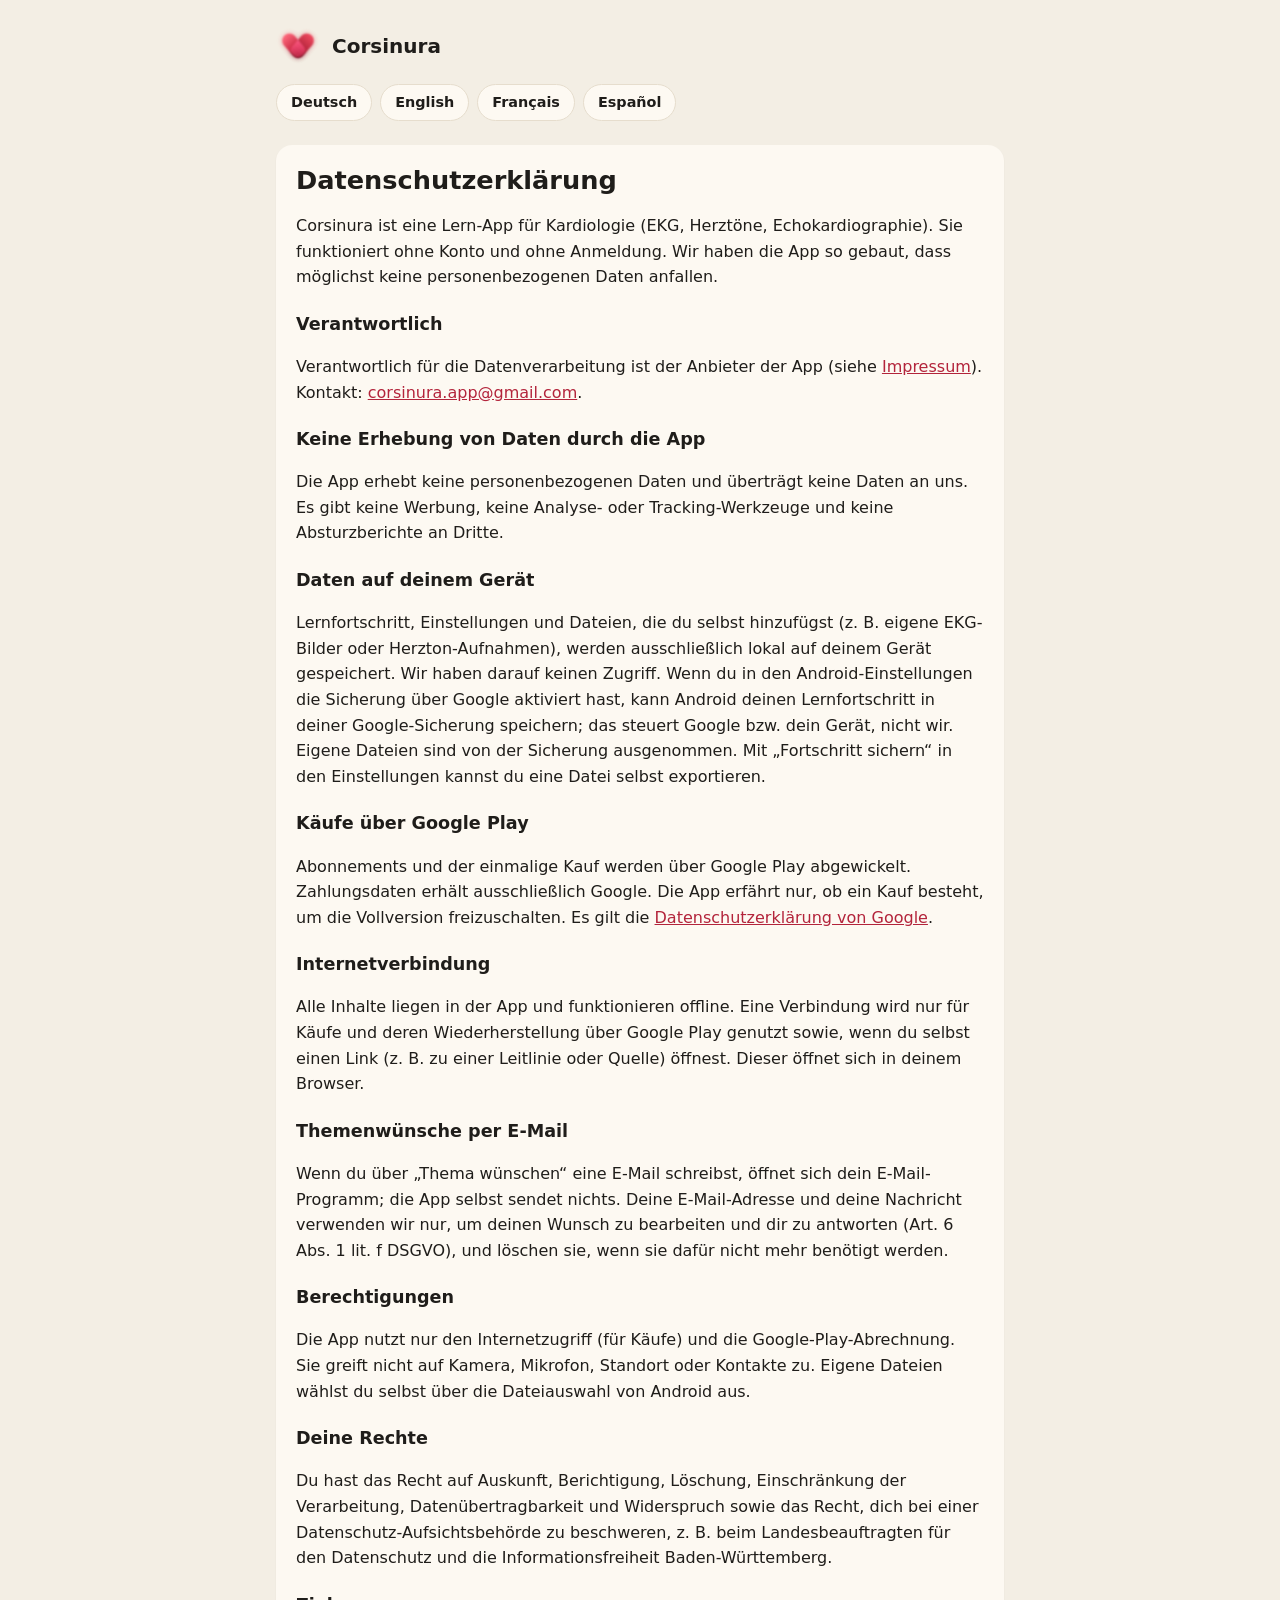
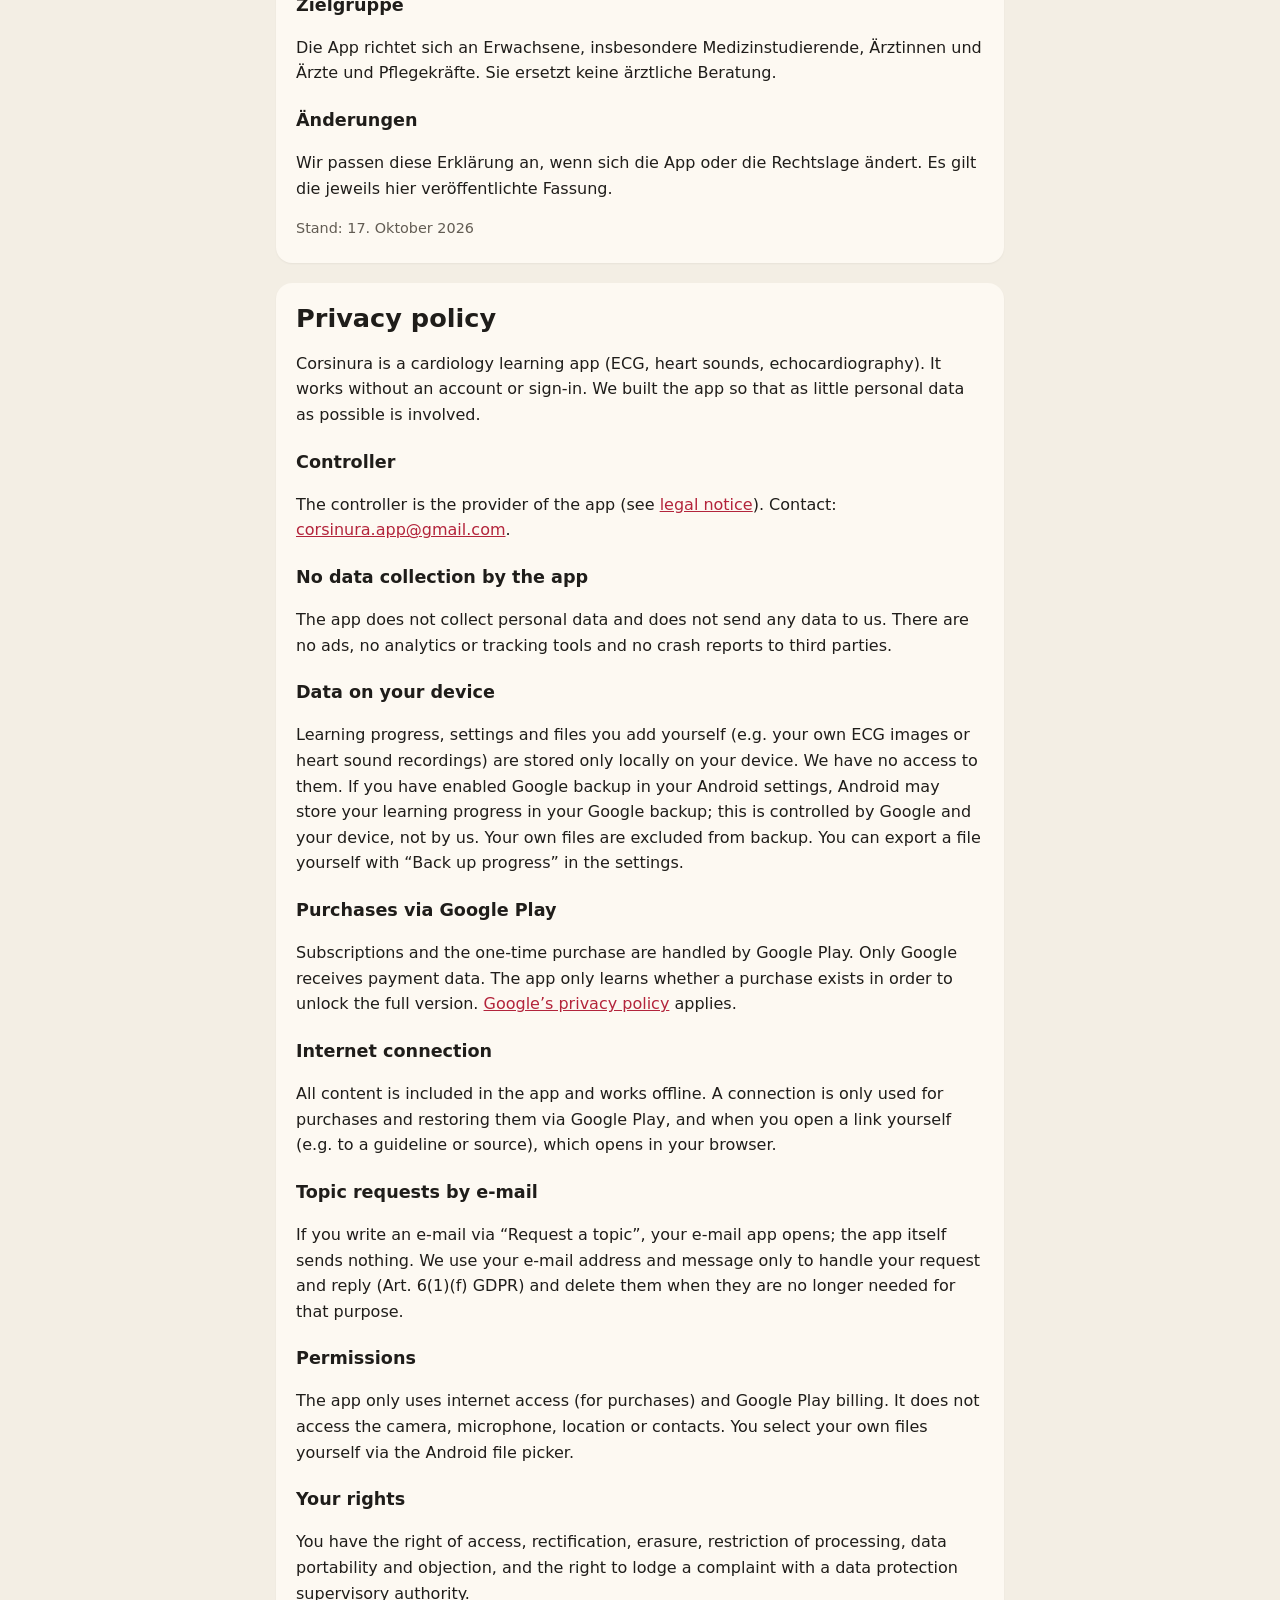
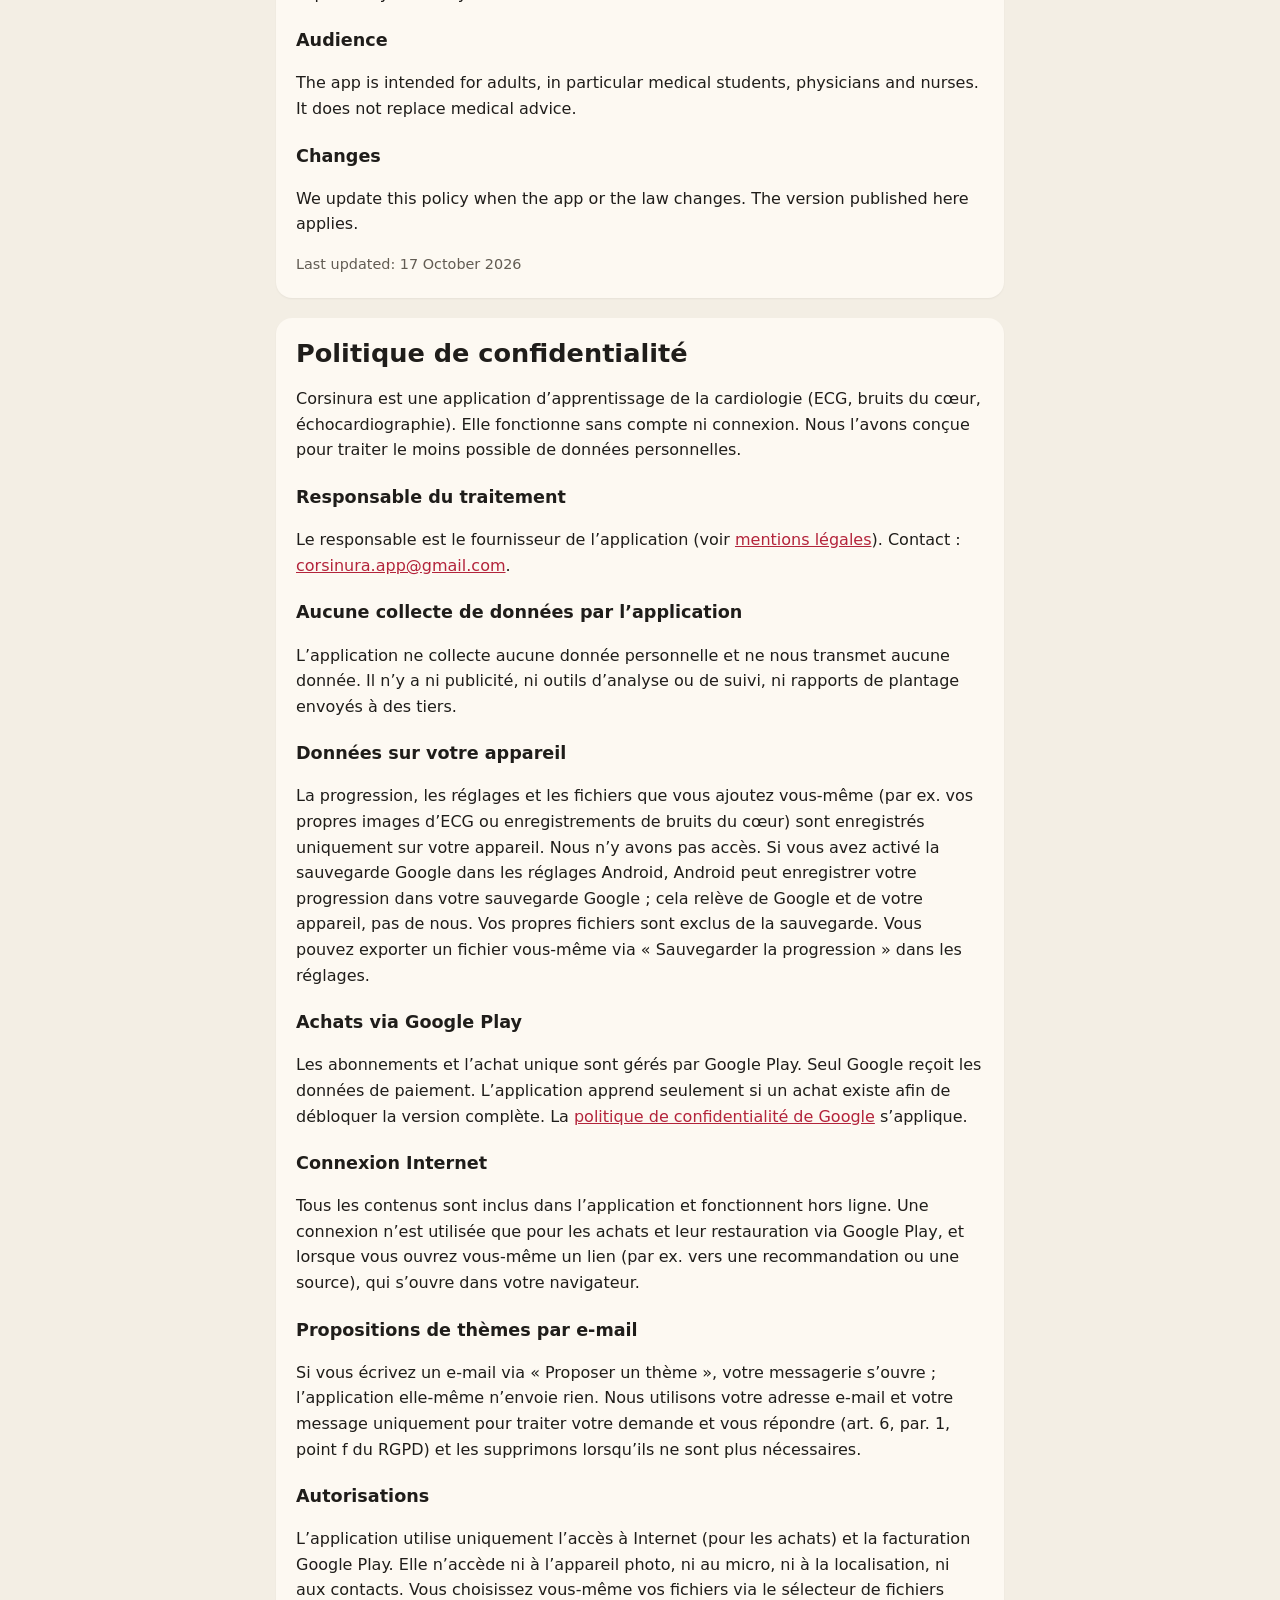
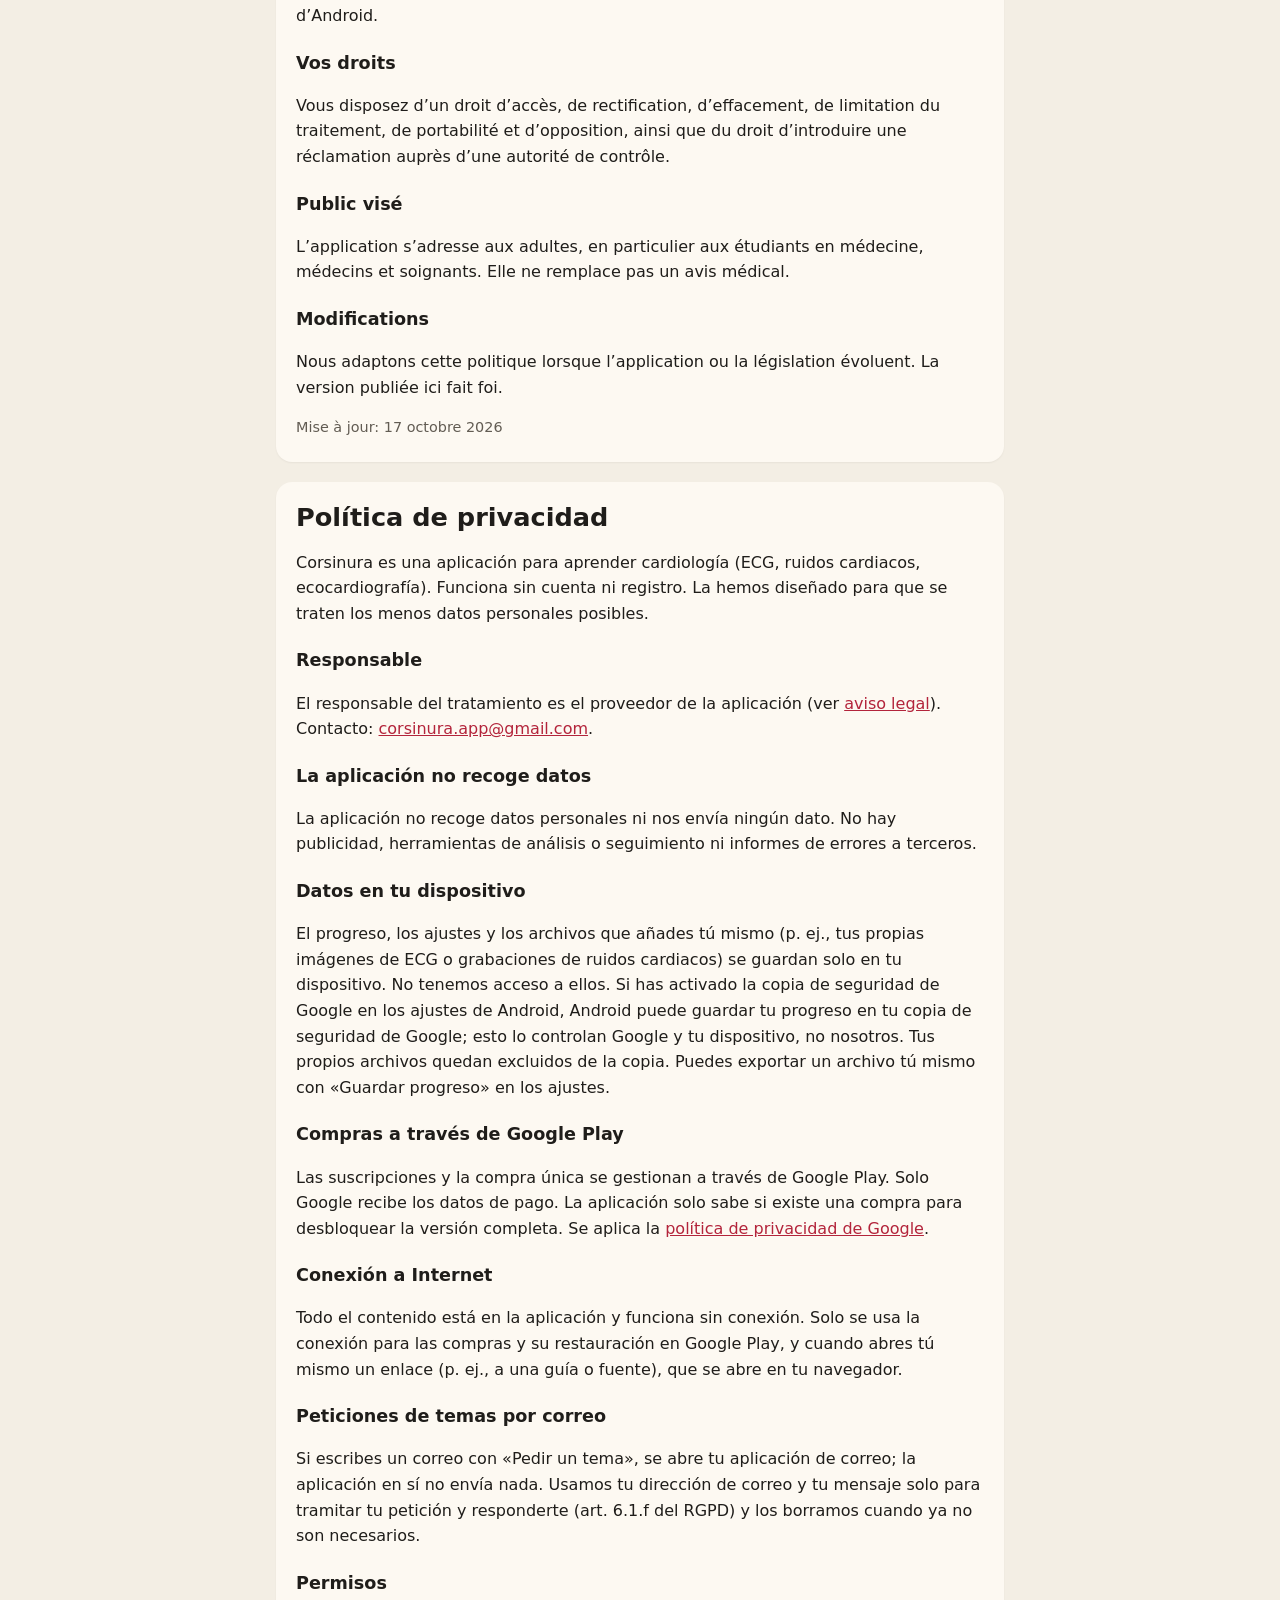
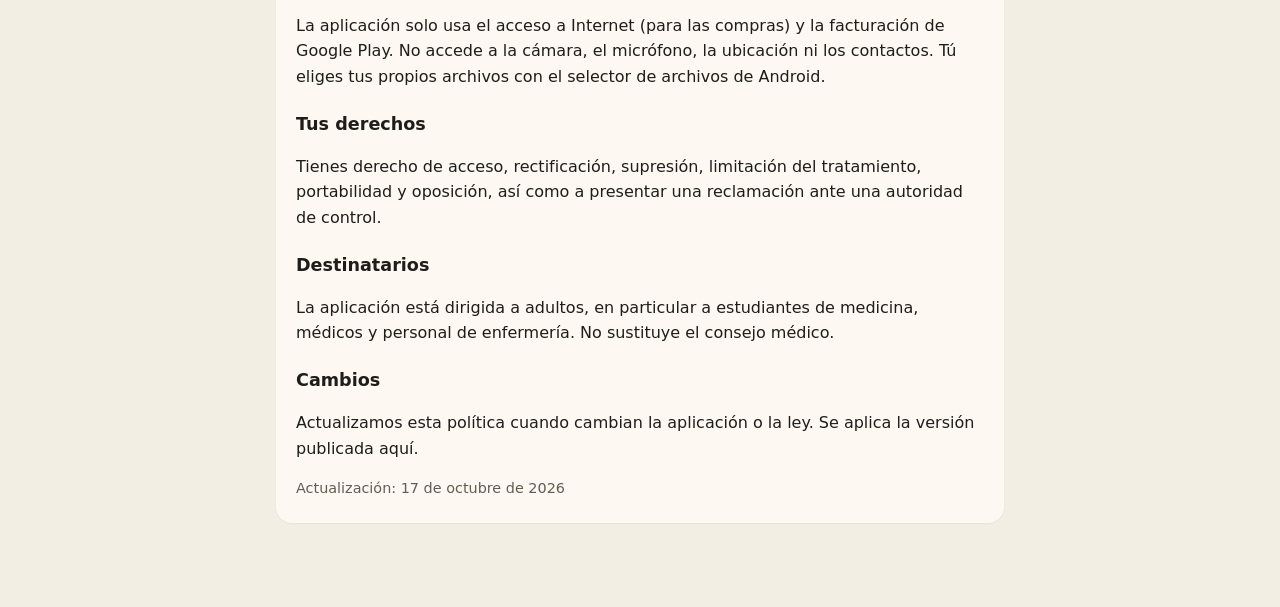
==== commit ef4b9264: "Kontaktadresse: corsinura.app@gmail.com Co-Authored-By: Claude Opus 5.5 <noreply@anthropic.com> Clau" ====
--- a/datenschutz.html
+++ b/datenschutz.html
@@ -2,5 +2,5 @@
 <html lang="de"><head><meta charset="utf-8"><meta name="viewport" content="width=device-width, initial-scale=1">
 <title>Corsinura: Datenschutz / Privacy</title><link rel="stylesheet" href="style.css"><link rel="icon" href="img/logo.png"></head>
 <body><div class="wrap"><header><img src="img/logo.png" alt=""><a href="./">Corsinura</a></header>
-<nav class="lang"><a href="#de">Deutsch</a><a href="#en">English</a><a href="#fr">Français</a><a href="#es">Español</a></nav><section id="de" lang="de"><h1>Datenschutzerklärung</h1><p>Corsinura ist eine Lern-App für Kardiologie (EKG, Herztöne, Echokardiographie). Sie funktioniert ohne Konto und ohne Anmeldung. Wir haben die App so gebaut, dass möglichst keine personenbezogenen Daten anfallen.</p><h2>Verantwortlich</h2><p>Verantwortlich für die Datenverarbeitung ist der Anbieter der App (siehe <a href="impressum.html">Impressum</a>). Kontakt: <a href="mailto:corsinura@proton.me">corsinura@proton.me</a>.</p><h2>Keine Erhebung von Daten durch die App</h2><p>Die App erhebt keine personenbezogenen Daten und überträgt keine Daten an uns. Es gibt keine Werbung, keine Analyse- oder Tracking-Werkzeuge und keine Absturzberichte an Dritte.</p><h2>Daten auf deinem Gerät</h2><p>Lernfortschritt, Einstellungen und Dateien, die du selbst hinzufügst (z. B. eigene EKG-Bilder oder Herzton-Aufnahmen), werden ausschließlich lokal auf deinem Gerät gespeichert. Wir haben darauf keinen Zugriff. Wenn du in den Android-Einstellungen die Sicherung über Google aktiviert hast, kann Android deinen Lernfortschritt in deiner Google-Sicherung speichern; das steuert Google bzw. dein Gerät, nicht wir. Eigene Dateien sind von der Sicherung ausgenommen. Mit „Fortschritt sichern“ in den Einstellungen kannst du eine Datei selbst exportieren.</p><h2>Käufe über Google Play</h2><p>Abonnements und der einmalige Kauf werden über Google Play abgewickelt. Zahlungsdaten erhält ausschließlich Google. Die App erfährt nur, ob ein Kauf besteht, um die Vollversion freizuschalten. Es gilt die <a href="https://policies.google.com/privacy">Datenschutzerklärung von Google</a>.</p><h2>Internetverbindung</h2><p>Alle Inhalte liegen in der App und funktionieren offline. Eine Verbindung wird nur für Käufe und deren Wiederherstellung über Google Play genutzt sowie, wenn du selbst einen Link (z. B. zu einer Leitlinie oder Quelle) öffnest. Dieser öffnet sich in deinem Browser.</p><h2>Themenwünsche per E-Mail</h2><p>Wenn du über „Thema wünschen“ eine E-Mail schreibst, öffnet sich dein E-Mail-Programm; die App selbst sendet nichts. Deine E-Mail-Adresse und deine Nachricht verwenden wir nur, um deinen Wunsch zu bearbeiten und dir zu antworten (Art. 6 Abs. 1 lit. f DSGVO), und löschen sie, wenn sie dafür nicht mehr benötigt werden.</p><h2>Berechtigungen</h2><p>Die App nutzt nur den Internetzugriff (für Käufe) und die Google-Play-Abrechnung. Sie greift nicht auf Kamera, Mikrofon, Standort oder Kontakte zu. Eigene Dateien wählst du selbst über die Dateiauswahl von Android aus.</p><h2>Deine Rechte</h2><p>Du hast das Recht auf Auskunft, Berichtigung, Löschung, Einschränkung der Verarbeitung, Datenübertragbarkeit und Widerspruch sowie das Recht, dich bei einer Datenschutz-Aufsichtsbehörde zu beschweren, z. B. beim Landesbeauftragten für den Datenschutz und die Informationsfreiheit Baden-Württemberg.</p><h2>Zielgruppe</h2><p>Die App richtet sich an Erwachsene, insbesondere Medizinstudierende, Ärztinnen und Ärzte und Pflegekräfte. Sie ersetzt keine ärztliche Beratung.</p><h2>Änderungen</h2><p>Wir passen diese Erklärung an, wenn sich die App oder die Rechtslage ändert. Es gilt die jeweils hier veröffentlichte Fassung.</p><p class="muted">Stand: 17. Oktober 2026</p></section><section id="en" lang="en"><h1>Privacy policy</h1><p>Corsinura is a cardiology learning app (ECG, heart sounds, echocardiography). It works without an account or sign-in. We built the app so that as little personal data as possible is involved.</p><h2>Controller</h2><p>The controller is the provider of the app (see <a href="impressum.html">legal notice</a>). Contact: <a href="mailto:corsinura@proton.me">corsinura@proton.me</a>.</p><h2>No data collection by the app</h2><p>The app does not collect personal data and does not send any data to us. There are no ads, no analytics or tracking tools and no crash reports to third parties.</p><h2>Data on your device</h2><p>Learning progress, settings and files you add yourself (e.g. your own ECG images or heart sound recordings) are stored only locally on your device. We have no access to them. If you have enabled Google backup in your Android settings, Android may store your learning progress in your Google backup; this is controlled by Google and your device, not by us. Your own files are excluded from backup. You can export a file yourself with “Back up progress” in the settings.</p><h2>Purchases via Google Play</h2><p>Subscriptions and the one-time purchase are handled by Google Play. Only Google receives payment data. The app only learns whether a purchase exists in order to unlock the full version. <a href="https://policies.google.com/privacy">Google’s privacy policy</a> applies.</p><h2>Internet connection</h2><p>All content is included in the app and works offline. A connection is only used for purchases and restoring them via Google Play, and when you open a link yourself (e.g. to a guideline or source), which opens in your browser.</p><h2>Topic requests by e-mail</h2><p>If you write an e-mail via “Request a topic”, your e-mail app opens; the app itself sends nothing. We use your e-mail address and message only to handle your request and reply (Art. 6(1)(f) GDPR) and delete them when they are no longer needed for that purpose.</p><h2>Permissions</h2><p>The app only uses internet access (for purchases) and Google Play billing. It does not access the camera, microphone, location or contacts. You select your own files yourself via the Android file picker.</p><h2>Your rights</h2><p>You have the right of access, rectification, erasure, restriction of processing, data portability and objection, and the right to lodge a complaint with a data protection supervisory authority.</p><h2>Audience</h2><p>The app is intended for adults, in particular medical students, physicians and nurses. It does not replace medical advice.</p><h2>Changes</h2><p>We update this policy when the app or the law changes. The version published here applies.</p><p class="muted">Last updated: 17 October 2026</p></section><section id="fr" lang="fr"><h1>Politique de confidentialité</h1><p>Corsinura est une application d’apprentissage de la cardiologie (ECG, bruits du cœur, échocardiographie). Elle fonctionne sans compte ni connexion. Nous l’avons conçue pour traiter le moins possible de données personnelles.</p><h2>Responsable du traitement</h2><p>Le responsable est le fournisseur de l’application (voir <a href="impressum.html">mentions légales</a>). Contact : <a href="mailto:corsinura@proton.me">corsinura@proton.me</a>.</p><h2>Aucune collecte de données par l’application</h2><p>L’application ne collecte aucune donnée personnelle et ne nous transmet aucune donnée. Il n’y a ni publicité, ni outils d’analyse ou de suivi, ni rapports de plantage envoyés à des tiers.</p><h2>Données sur votre appareil</h2><p>La progression, les réglages et les fichiers que vous ajoutez vous-même (par ex. vos propres images d’ECG ou enregistrements de bruits du cœur) sont enregistrés uniquement sur votre appareil. Nous n’y avons pas accès. Si vous avez activé la sauvegarde Google dans les réglages Android, Android peut enregistrer votre progression dans votre sauvegarde Google ; cela relève de Google et de votre appareil, pas de nous. Vos propres fichiers sont exclus de la sauvegarde. Vous pouvez exporter un fichier vous-même via « Sauvegarder la progression » dans les réglages.</p><h2>Achats via Google Play</h2><p>Les abonnements et l’achat unique sont gérés par Google Play. Seul Google reçoit les données de paiement. L’application apprend seulement si un achat existe afin de débloquer la version complète. La <a href="https://policies.google.com/privacy">politique de confidentialité de Google</a> s’applique.</p><h2>Connexion Internet</h2><p>Tous les contenus sont inclus dans l’application et fonctionnent hors ligne. Une connexion n’est utilisée que pour les achats et leur restauration via Google Play, et lorsque vous ouvrez vous-même un lien (par ex. vers une recommandation ou une source), qui s’ouvre dans votre navigateur.</p><h2>Propositions de thèmes par e-mail</h2><p>Si vous écrivez un e-mail via « Proposer un thème », votre messagerie s’ouvre ; l’application elle-même n’envoie rien. Nous utilisons votre adresse e-mail et votre message uniquement pour traiter votre demande et vous répondre (art. 6, par. 1, point f du RGPD) et les supprimons lorsqu’ils ne sont plus nécessaires.</p><h2>Autorisations</h2><p>L’application utilise uniquement l’accès à Internet (pour les achats) et la facturation Google Play. Elle n’accède ni à l’appareil photo, ni au micro, ni à la localisation, ni aux contacts. Vous choisissez vous-même vos fichiers via le sélecteur de fichiers d’Android.</p><h2>Vos droits</h2><p>Vous disposez d’un droit d’accès, de rectification, d’effacement, de limitation du traitement, de portabilité et d’opposition, ainsi que du droit d’introduire une réclamation auprès d’une autorité de contrôle.</p><h2>Public visé</h2><p>L’application s’adresse aux adultes, en particulier aux étudiants en médecine, médecins et soignants. Elle ne remplace pas un avis médical.</p><h2>Modifications</h2><p>Nous adaptons cette politique lorsque l’application ou la législation évoluent. La version publiée ici fait foi.</p><p class="muted">Mise à jour: 17 octobre 2026</p></section><section id="es" lang="es"><h1>Política de privacidad</h1><p>Corsinura es una aplicación para aprender cardiología (ECG, ruidos cardiacos, ecocardiografía). Funciona sin cuenta ni registro. La hemos diseñado para que se traten los menos datos personales posibles.</p><h2>Responsable</h2><p>El responsable del tratamiento es el proveedor de la aplicación (ver <a href="impressum.html">aviso legal</a>). Contacto: <a href="mailto:corsinura@proton.me">corsinura@proton.me</a>.</p><h2>La aplicación no recoge datos</h2><p>La aplicación no recoge datos personales ni nos envía ningún dato. No hay publicidad, herramientas de análisis o seguimiento ni informes de errores a terceros.</p><h2>Datos en tu dispositivo</h2><p>El progreso, los ajustes y los archivos que añades tú mismo (p. ej., tus propias imágenes de ECG o grabaciones de ruidos cardiacos) se guardan solo en tu dispositivo. No tenemos acceso a ellos. Si has activado la copia de seguridad de Google en los ajustes de Android, Android puede guardar tu progreso en tu copia de seguridad de Google; esto lo controlan Google y tu dispositivo, no nosotros. Tus propios archivos quedan excluidos de la copia. Puedes exportar un archivo tú mismo con «Guardar progreso» en los ajustes.</p><h2>Compras a través de Google Play</h2><p>Las suscripciones y la compra única se gestionan a través de Google Play. Solo Google recibe los datos de pago. La aplicación solo sabe si existe una compra para desbloquear la versión completa. Se aplica la <a href="https://policies.google.com/privacy">política de privacidad de Google</a>.</p><h2>Conexión a Internet</h2><p>Todo el contenido está en la aplicación y funciona sin conexión. Solo se usa la conexión para las compras y su restauración en Google Play, y cuando abres tú mismo un enlace (p. ej., a una guía o fuente), que se abre en tu navegador.</p><h2>Peticiones de temas por correo</h2><p>Si escribes un correo con «Pedir un tema», se abre tu aplicación de correo; la aplicación en sí no envía nada. Usamos tu dirección de correo y tu mensaje solo para tramitar tu petición y responderte (art. 6.1.f del RGPD) y los borramos cuando ya no son necesarios.</p><h2>Permisos</h2><p>La aplicación solo usa el acceso a Internet (para las compras) y la facturación de Google Play. No accede a la cámara, el micrófono, la ubicación ni los contactos. Tú eliges tus propios archivos con el selector de archivos de Android.</p><h2>Tus derechos</h2><p>Tienes derecho de acceso, rectificación, supresión, limitación del tratamiento, portabilidad y oposición, así como a presentar una reclamación ante una autoridad de control.</p><h2>Destinatarios</h2><p>La aplicación está dirigida a adultos, en particular a estudiantes de medicina, médicos y personal de enfermería. No sustituye el consejo médico.</p><h2>Cambios</h2><p>Actualizamos esta política cuando cambian la aplicación o la ley. Se aplica la versión publicada aquí.</p><p class="muted">Actualización: 17 de octubre de 2026</p></section>
+<nav class="lang"><a href="#de">Deutsch</a><a href="#en">English</a><a href="#fr">Français</a><a href="#es">Español</a></nav><section id="de" lang="de"><h1>Datenschutzerklärung</h1><p>Corsinura ist eine Lern-App für Kardiologie (EKG, Herztöne, Echokardiographie). Sie funktioniert ohne Konto und ohne Anmeldung. Wir haben die App so gebaut, dass möglichst keine personenbezogenen Daten anfallen.</p><h2>Verantwortlich</h2><p>Verantwortlich für die Datenverarbeitung ist der Anbieter der App (siehe <a href="impressum.html">Impressum</a>). Kontakt: <a href="mailto:corsinura.app@gmail.com">corsinura.app@gmail.com</a>.</p><h2>Keine Erhebung von Daten durch die App</h2><p>Die App erhebt keine personenbezogenen Daten und überträgt keine Daten an uns. Es gibt keine Werbung, keine Analyse- oder Tracking-Werkzeuge und keine Absturzberichte an Dritte.</p><h2>Daten auf deinem Gerät</h2><p>Lernfortschritt, Einstellungen und Dateien, die du selbst hinzufügst (z. B. eigene EKG-Bilder oder Herzton-Aufnahmen), werden ausschließlich lokal auf deinem Gerät gespeichert. Wir haben darauf keinen Zugriff. Wenn du in den Android-Einstellungen die Sicherung über Google aktiviert hast, kann Android deinen Lernfortschritt in deiner Google-Sicherung speichern; das steuert Google bzw. dein Gerät, nicht wir. Eigene Dateien sind von der Sicherung ausgenommen. Mit „Fortschritt sichern“ in den Einstellungen kannst du eine Datei selbst exportieren.</p><h2>Käufe über Google Play</h2><p>Abonnements und der einmalige Kauf werden über Google Play abgewickelt. Zahlungsdaten erhält ausschließlich Google. Die App erfährt nur, ob ein Kauf besteht, um die Vollversion freizuschalten. Es gilt die <a href="https://policies.google.com/privacy">Datenschutzerklärung von Google</a>.</p><h2>Internetverbindung</h2><p>Alle Inhalte liegen in der App und funktionieren offline. Eine Verbindung wird nur für Käufe und deren Wiederherstellung über Google Play genutzt sowie, wenn du selbst einen Link (z. B. zu einer Leitlinie oder Quelle) öffnest. Dieser öffnet sich in deinem Browser.</p><h2>Themenwünsche per E-Mail</h2><p>Wenn du über „Thema wünschen“ eine E-Mail schreibst, öffnet sich dein E-Mail-Programm; die App selbst sendet nichts. Deine E-Mail-Adresse und deine Nachricht verwenden wir nur, um deinen Wunsch zu bearbeiten und dir zu antworten (Art. 6 Abs. 1 lit. f DSGVO), und löschen sie, wenn sie dafür nicht mehr benötigt werden.</p><h2>Berechtigungen</h2><p>Die App nutzt nur den Internetzugriff (für Käufe) und die Google-Play-Abrechnung. Sie greift nicht auf Kamera, Mikrofon, Standort oder Kontakte zu. Eigene Dateien wählst du selbst über die Dateiauswahl von Android aus.</p><h2>Deine Rechte</h2><p>Du hast das Recht auf Auskunft, Berichtigung, Löschung, Einschränkung der Verarbeitung, Datenübertragbarkeit und Widerspruch sowie das Recht, dich bei einer Datenschutz-Aufsichtsbehörde zu beschweren, z. B. beim Landesbeauftragten für den Datenschutz und die Informationsfreiheit Baden-Württemberg.</p><h2>Zielgruppe</h2><p>Die App richtet sich an Erwachsene, insbesondere Medizinstudierende, Ärztinnen und Ärzte und Pflegekräfte. Sie ersetzt keine ärztliche Beratung.</p><h2>Änderungen</h2><p>Wir passen diese Erklärung an, wenn sich die App oder die Rechtslage ändert. Es gilt die jeweils hier veröffentlichte Fassung.</p><p class="muted">Stand: 17. Oktober 2026</p></section><section id="en" lang="en"><h1>Privacy policy</h1><p>Corsinura is a cardiology learning app (ECG, heart sounds, echocardiography). It works without an account or sign-in. We built the app so that as little personal data as possible is involved.</p><h2>Controller</h2><p>The controller is the provider of the app (see <a href="impressum.html">legal notice</a>). Contact: <a href="mailto:corsinura.app@gmail.com">corsinura.app@gmail.com</a>.</p><h2>No data collection by the app</h2><p>The app does not collect personal data and does not send any data to us. There are no ads, no analytics or tracking tools and no crash reports to third parties.</p><h2>Data on your device</h2><p>Learning progress, settings and files you add yourself (e.g. your own ECG images or heart sound recordings) are stored only locally on your device. We have no access to them. If you have enabled Google backup in your Android settings, Android may store your learning progress in your Google backup; this is controlled by Google and your device, not by us. Your own files are excluded from backup. You can export a file yourself with “Back up progress” in the settings.</p><h2>Purchases via Google Play</h2><p>Subscriptions and the one-time purchase are handled by Google Play. Only Google receives payment data. The app only learns whether a purchase exists in order to unlock the full version. <a href="https://policies.google.com/privacy">Google’s privacy policy</a> applies.</p><h2>Internet connection</h2><p>All content is included in the app and works offline. A connection is only used for purchases and restoring them via Google Play, and when you open a link yourself (e.g. to a guideline or source), which opens in your browser.</p><h2>Topic requests by e-mail</h2><p>If you write an e-mail via “Request a topic”, your e-mail app opens; the app itself sends nothing. We use your e-mail address and message only to handle your request and reply (Art. 6(1)(f) GDPR) and delete them when they are no longer needed for that purpose.</p><h2>Permissions</h2><p>The app only uses internet access (for purchases) and Google Play billing. It does not access the camera, microphone, location or contacts. You select your own files yourself via the Android file picker.</p><h2>Your rights</h2><p>You have the right of access, rectification, erasure, restriction of processing, data portability and objection, and the right to lodge a complaint with a data protection supervisory authority.</p><h2>Audience</h2><p>The app is intended for adults, in particular medical students, physicians and nurses. It does not replace medical advice.</p><h2>Changes</h2><p>We update this policy when the app or the law changes. The version published here applies.</p><p class="muted">Last updated: 17 October 2026</p></section><section id="fr" lang="fr"><h1>Politique de confidentialité</h1><p>Corsinura est une application d’apprentissage de la cardiologie (ECG, bruits du cœur, échocardiographie). Elle fonctionne sans compte ni connexion. Nous l’avons conçue pour traiter le moins possible de données personnelles.</p><h2>Responsable du traitement</h2><p>Le responsable est le fournisseur de l’application (voir <a href="impressum.html">mentions légales</a>). Contact : <a href="mailto:corsinura.app@gmail.com">corsinura.app@gmail.com</a>.</p><h2>Aucune collecte de données par l’application</h2><p>L’application ne collecte aucune donnée personnelle et ne nous transmet aucune donnée. Il n’y a ni publicité, ni outils d’analyse ou de suivi, ni rapports de plantage envoyés à des tiers.</p><h2>Données sur votre appareil</h2><p>La progression, les réglages et les fichiers que vous ajoutez vous-même (par ex. vos propres images d’ECG ou enregistrements de bruits du cœur) sont enregistrés uniquement sur votre appareil. Nous n’y avons pas accès. Si vous avez activé la sauvegarde Google dans les réglages Android, Android peut enregistrer votre progression dans votre sauvegarde Google ; cela relève de Google et de votre appareil, pas de nous. Vos propres fichiers sont exclus de la sauvegarde. Vous pouvez exporter un fichier vous-même via « Sauvegarder la progression » dans les réglages.</p><h2>Achats via Google Play</h2><p>Les abonnements et l’achat unique sont gérés par Google Play. Seul Google reçoit les données de paiement. L’application apprend seulement si un achat existe afin de débloquer la version complète. La <a href="https://policies.google.com/privacy">politique de confidentialité de Google</a> s’applique.</p><h2>Connexion Internet</h2><p>Tous les contenus sont inclus dans l’application et fonctionnent hors ligne. Une connexion n’est utilisée que pour les achats et leur restauration via Google Play, et lorsque vous ouvrez vous-même un lien (par ex. vers une recommandation ou une source), qui s’ouvre dans votre navigateur.</p><h2>Propositions de thèmes par e-mail</h2><p>Si vous écrivez un e-mail via « Proposer un thème », votre messagerie s’ouvre ; l’application elle-même n’envoie rien. Nous utilisons votre adresse e-mail et votre message uniquement pour traiter votre demande et vous répondre (art. 6, par. 1, point f du RGPD) et les supprimons lorsqu’ils ne sont plus nécessaires.</p><h2>Autorisations</h2><p>L’application utilise uniquement l’accès à Internet (pour les achats) et la facturation Google Play. Elle n’accède ni à l’appareil photo, ni au micro, ni à la localisation, ni aux contacts. Vous choisissez vous-même vos fichiers via le sélecteur de fichiers d’Android.</p><h2>Vos droits</h2><p>Vous disposez d’un droit d’accès, de rectification, d’effacement, de limitation du traitement, de portabilité et d’opposition, ainsi que du droit d’introduire une réclamation auprès d’une autorité de contrôle.</p><h2>Public visé</h2><p>L’application s’adresse aux adultes, en particulier aux étudiants en médecine, médecins et soignants. Elle ne remplace pas un avis médical.</p><h2>Modifications</h2><p>Nous adaptons cette politique lorsque l’application ou la législation évoluent. La version publiée ici fait foi.</p><p class="muted">Mise à jour: 17 octobre 2026</p></section><section id="es" lang="es"><h1>Política de privacidad</h1><p>Corsinura es una aplicación para aprender cardiología (ECG, ruidos cardiacos, ecocardiografía). Funciona sin cuenta ni registro. La hemos diseñado para que se traten los menos datos personales posibles.</p><h2>Responsable</h2><p>El responsable del tratamiento es el proveedor de la aplicación (ver <a href="impressum.html">aviso legal</a>). Contacto: <a href="mailto:corsinura.app@gmail.com">corsinura.app@gmail.com</a>.</p><h2>La aplicación no recoge datos</h2><p>La aplicación no recoge datos personales ni nos envía ningún dato. No hay publicidad, herramientas de análisis o seguimiento ni informes de errores a terceros.</p><h2>Datos en tu dispositivo</h2><p>El progreso, los ajustes y los archivos que añades tú mismo (p. ej., tus propias imágenes de ECG o grabaciones de ruidos cardiacos) se guardan solo en tu dispositivo. No tenemos acceso a ellos. Si has activado la copia de seguridad de Google en los ajustes de Android, Android puede guardar tu progreso en tu copia de seguridad de Google; esto lo controlan Google y tu dispositivo, no nosotros. Tus propios archivos quedan excluidos de la copia. Puedes exportar un archivo tú mismo con «Guardar progreso» en los ajustes.</p><h2>Compras a través de Google Play</h2><p>Las suscripciones y la compra única se gestionan a través de Google Play. Solo Google recibe los datos de pago. La aplicación solo sabe si existe una compra para desbloquear la versión completa. Se aplica la <a href="https://policies.google.com/privacy">política de privacidad de Google</a>.</p><h2>Conexión a Internet</h2><p>Todo el contenido está en la aplicación y funciona sin conexión. Solo se usa la conexión para las compras y su restauración en Google Play, y cuando abres tú mismo un enlace (p. ej., a una guía o fuente), que se abre en tu navegador.</p><h2>Peticiones de temas por correo</h2><p>Si escribes un correo con «Pedir un tema», se abre tu aplicación de correo; la aplicación en sí no envía nada. Usamos tu dirección de correo y tu mensaje solo para tramitar tu petición y responderte (art. 6.1.f del RGPD) y los borramos cuando ya no son necesarios.</p><h2>Permisos</h2><p>La aplicación solo usa el acceso a Internet (para las compras) y la facturación de Google Play. No accede a la cámara, el micrófono, la ubicación ni los contactos. Tú eliges tus propios archivos con el selector de archivos de Android.</p><h2>Tus derechos</h2><p>Tienes derecho de acceso, rectificación, supresión, limitación del tratamiento, portabilidad y oposición, así como a presentar una reclamación ante una autoridad de control.</p><h2>Destinatarios</h2><p>La aplicación está dirigida a adultos, en particular a estudiantes de medicina, médicos y personal de enfermería. No sustituye el consejo médico.</p><h2>Cambios</h2><p>Actualizamos esta política cuando cambian la aplicación o la ley. Se aplica la versión publicada aquí.</p><p class="muted">Actualización: 17 de octubre de 2026</p></section>
 </div></body></html>
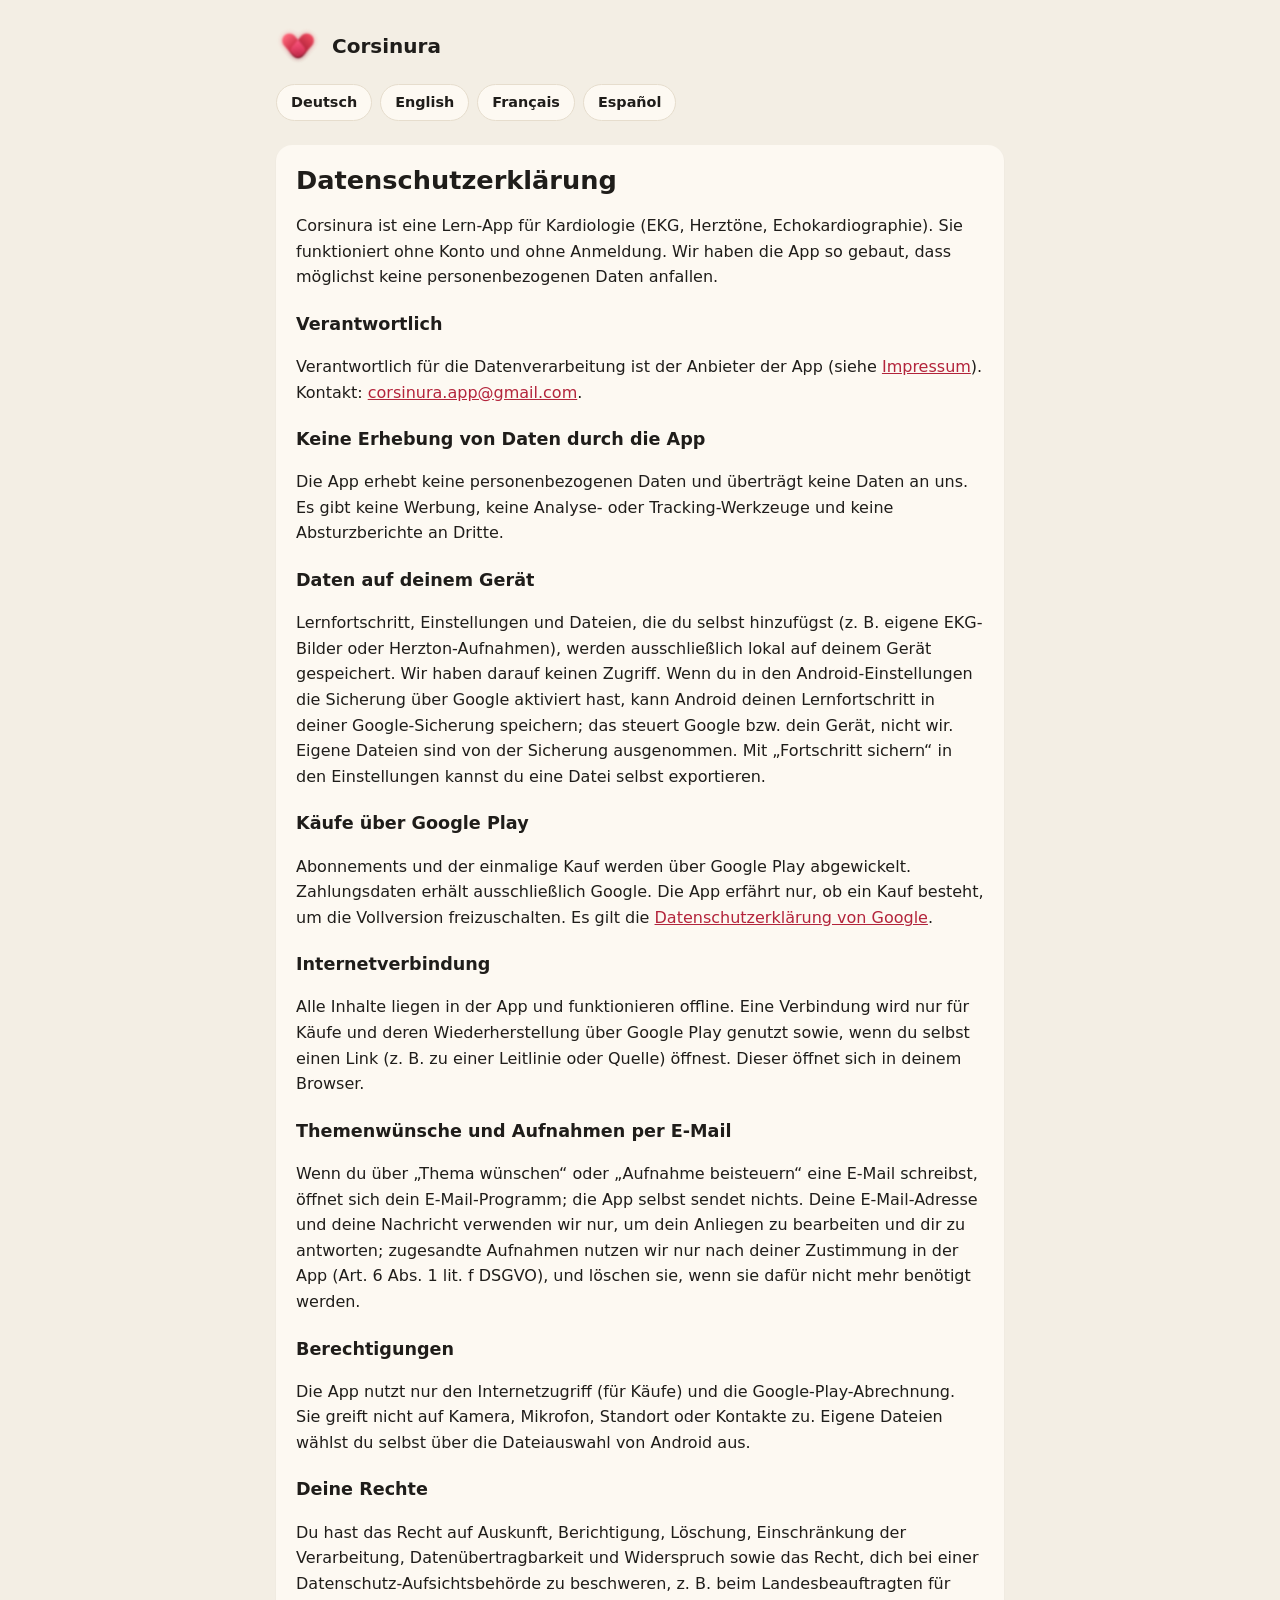
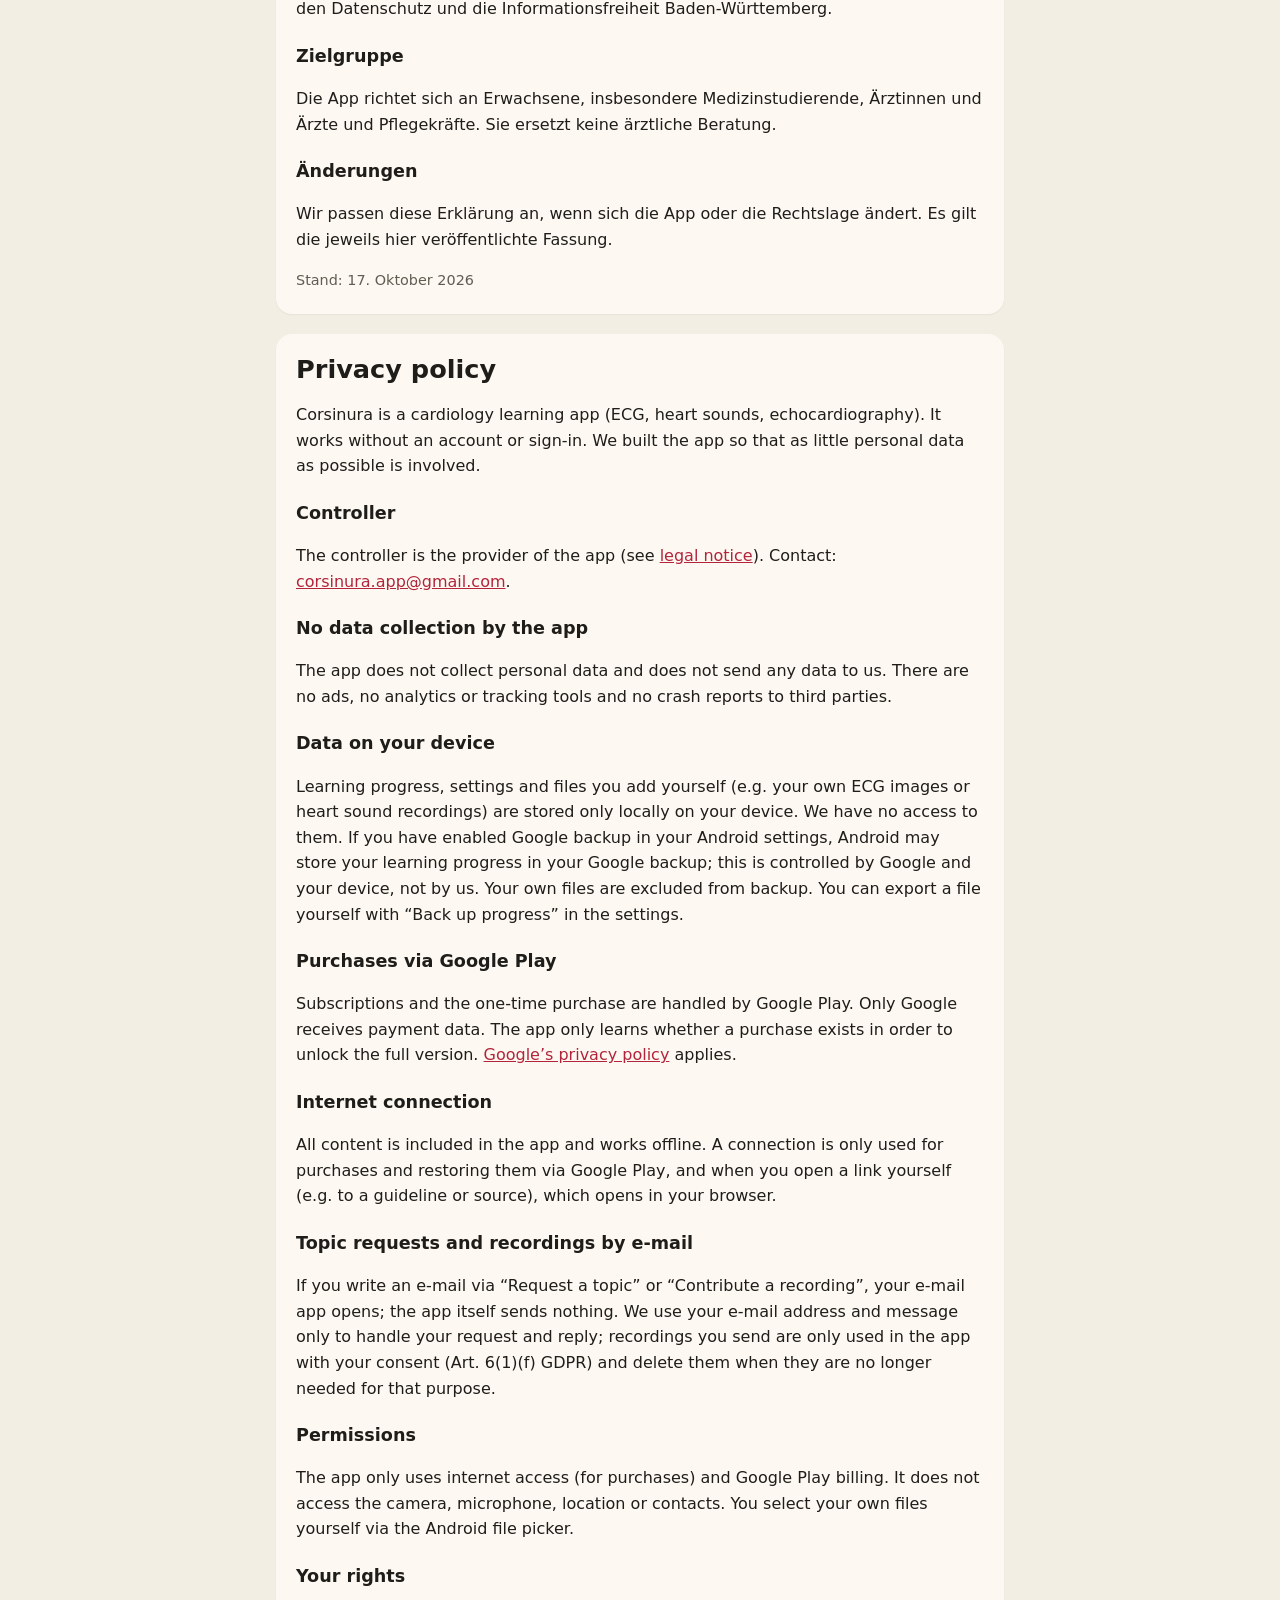
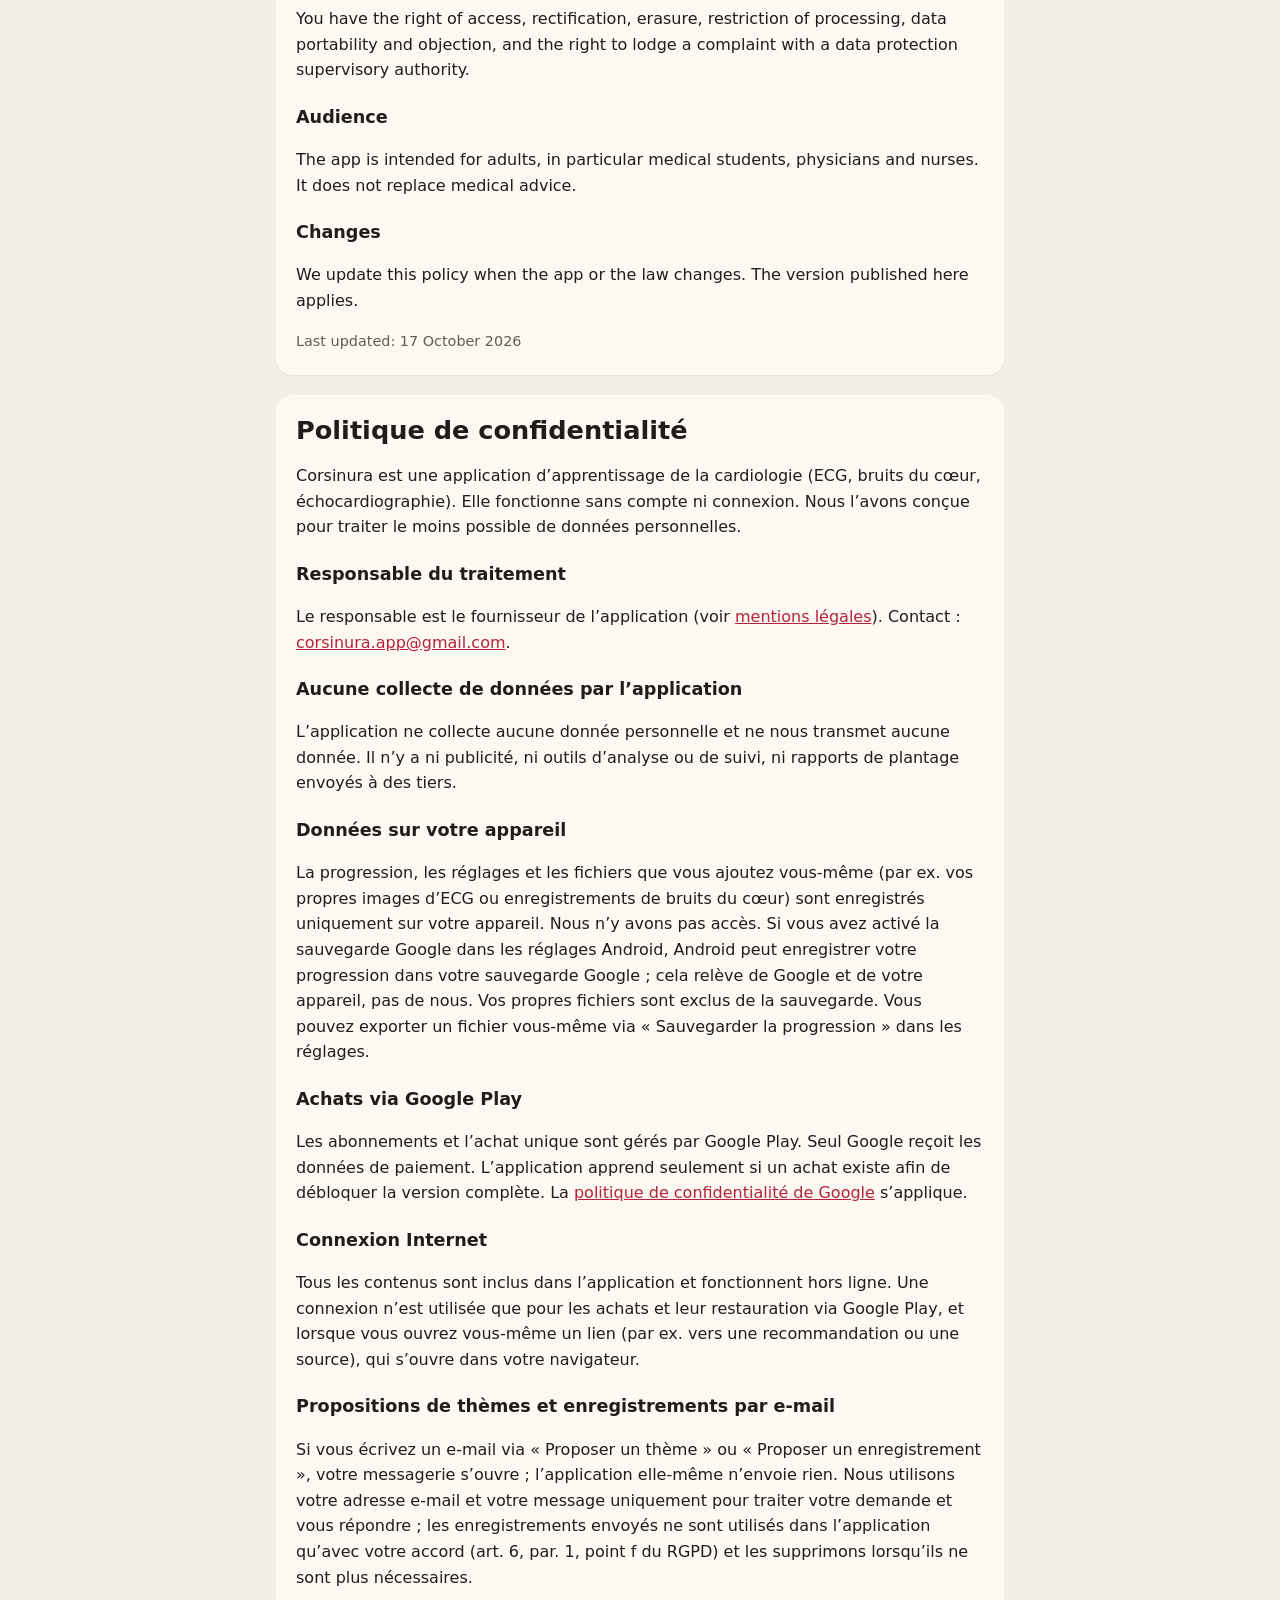
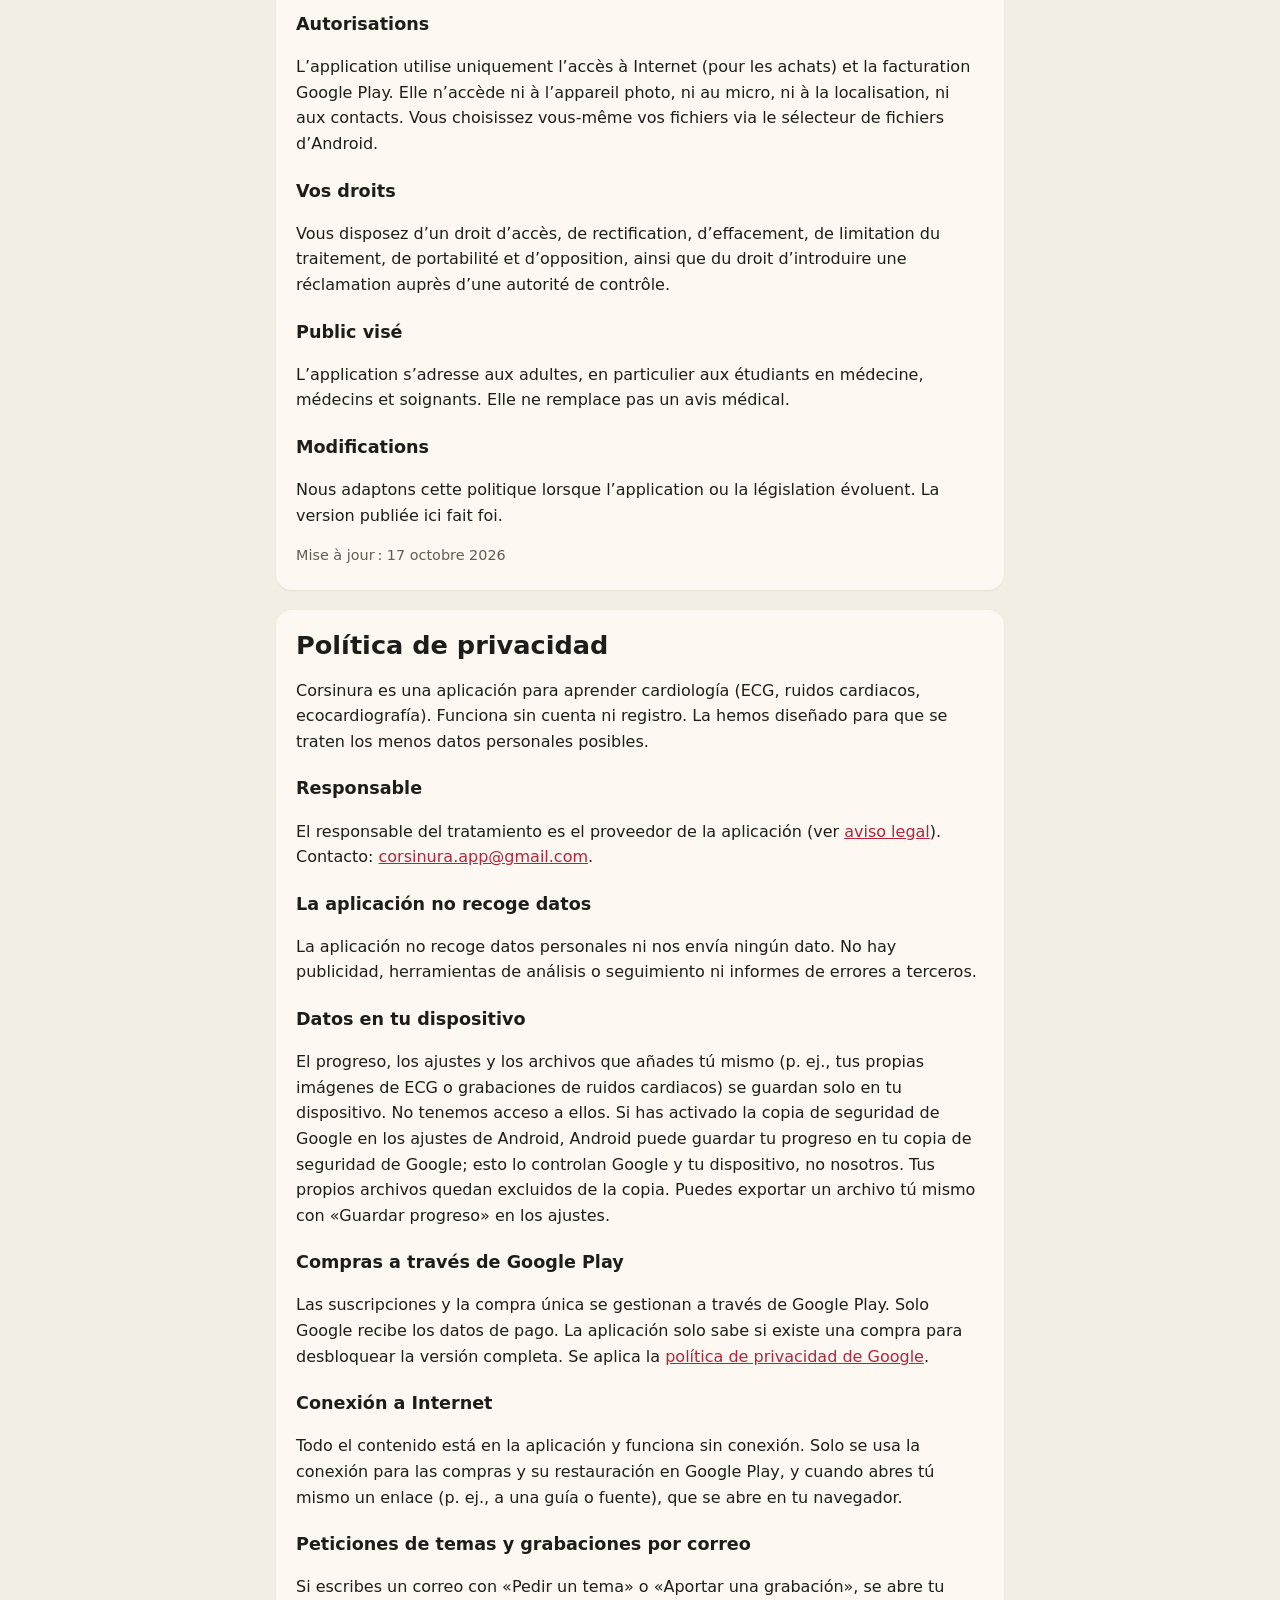
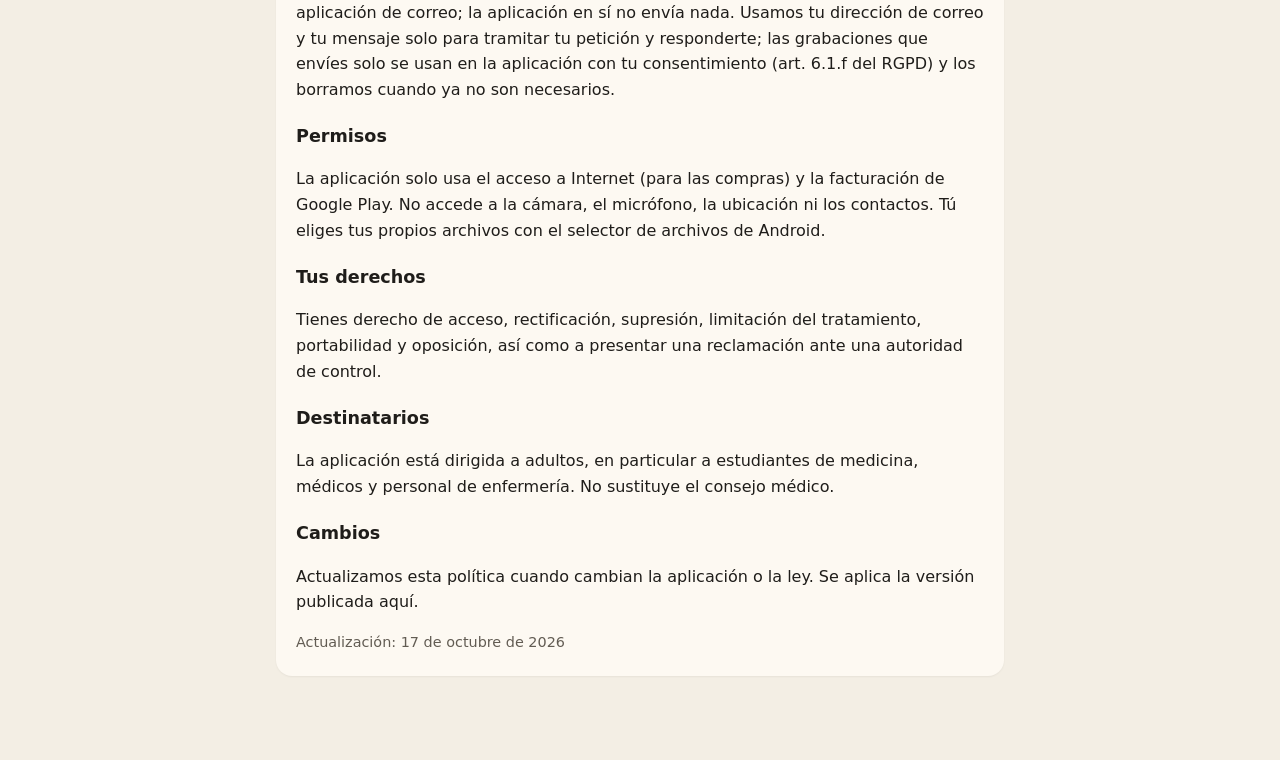
==== commit c7359fc4: "Impressum-Seite (Kontakt, Formspree vorbereitet), Datenschutz: Echo-Aufnahmen, französischer Doppelp" ====
--- a/datenschutz.html
+++ b/datenschutz.html
@@ -2,5 +2,5 @@
 <html lang="de"><head><meta charset="utf-8"><meta name="viewport" content="width=device-width, initial-scale=1">
 <title>Corsinura: Datenschutz / Privacy</title><link rel="stylesheet" href="style.css"><link rel="icon" href="img/logo.png"></head>
 <body><div class="wrap"><header><img src="img/logo.png" alt=""><a href="./">Corsinura</a></header>
-<nav class="lang"><a href="#de">Deutsch</a><a href="#en">English</a><a href="#fr">Français</a><a href="#es">Español</a></nav><section id="de" lang="de"><h1>Datenschutzerklärung</h1><p>Corsinura ist eine Lern-App für Kardiologie (EKG, Herztöne, Echokardiographie). Sie funktioniert ohne Konto und ohne Anmeldung. Wir haben die App so gebaut, dass möglichst keine personenbezogenen Daten anfallen.</p><h2>Verantwortlich</h2><p>Verantwortlich für die Datenverarbeitung ist der Anbieter der App (siehe <a href="impressum.html">Impressum</a>). Kontakt: <a href="mailto:corsinura.app@gmail.com">corsinura.app@gmail.com</a>.</p><h2>Keine Erhebung von Daten durch die App</h2><p>Die App erhebt keine personenbezogenen Daten und überträgt keine Daten an uns. Es gibt keine Werbung, keine Analyse- oder Tracking-Werkzeuge und keine Absturzberichte an Dritte.</p><h2>Daten auf deinem Gerät</h2><p>Lernfortschritt, Einstellungen und Dateien, die du selbst hinzufügst (z. B. eigene EKG-Bilder oder Herzton-Aufnahmen), werden ausschließlich lokal auf deinem Gerät gespeichert. Wir haben darauf keinen Zugriff. Wenn du in den Android-Einstellungen die Sicherung über Google aktiviert hast, kann Android deinen Lernfortschritt in deiner Google-Sicherung speichern; das steuert Google bzw. dein Gerät, nicht wir. Eigene Dateien sind von der Sicherung ausgenommen. Mit „Fortschritt sichern“ in den Einstellungen kannst du eine Datei selbst exportieren.</p><h2>Käufe über Google Play</h2><p>Abonnements und der einmalige Kauf werden über Google Play abgewickelt. Zahlungsdaten erhält ausschließlich Google. Die App erfährt nur, ob ein Kauf besteht, um die Vollversion freizuschalten. Es gilt die <a href="https://policies.google.com/privacy">Datenschutzerklärung von Google</a>.</p><h2>Internetverbindung</h2><p>Alle Inhalte liegen in der App und funktionieren offline. Eine Verbindung wird nur für Käufe und deren Wiederherstellung über Google Play genutzt sowie, wenn du selbst einen Link (z. B. zu einer Leitlinie oder Quelle) öffnest. Dieser öffnet sich in deinem Browser.</p><h2>Themenwünsche per E-Mail</h2><p>Wenn du über „Thema wünschen“ eine E-Mail schreibst, öffnet sich dein E-Mail-Programm; die App selbst sendet nichts. Deine E-Mail-Adresse und deine Nachricht verwenden wir nur, um deinen Wunsch zu bearbeiten und dir zu antworten (Art. 6 Abs. 1 lit. f DSGVO), und löschen sie, wenn sie dafür nicht mehr benötigt werden.</p><h2>Berechtigungen</h2><p>Die App nutzt nur den Internetzugriff (für Käufe) und die Google-Play-Abrechnung. Sie greift nicht auf Kamera, Mikrofon, Standort oder Kontakte zu. Eigene Dateien wählst du selbst über die Dateiauswahl von Android aus.</p><h2>Deine Rechte</h2><p>Du hast das Recht auf Auskunft, Berichtigung, Löschung, Einschränkung der Verarbeitung, Datenübertragbarkeit und Widerspruch sowie das Recht, dich bei einer Datenschutz-Aufsichtsbehörde zu beschweren, z. B. beim Landesbeauftragten für den Datenschutz und die Informationsfreiheit Baden-Württemberg.</p><h2>Zielgruppe</h2><p>Die App richtet sich an Erwachsene, insbesondere Medizinstudierende, Ärztinnen und Ärzte und Pflegekräfte. Sie ersetzt keine ärztliche Beratung.</p><h2>Änderungen</h2><p>Wir passen diese Erklärung an, wenn sich die App oder die Rechtslage ändert. Es gilt die jeweils hier veröffentlichte Fassung.</p><p class="muted">Stand: 17. Oktober 2026</p></section><section id="en" lang="en"><h1>Privacy policy</h1><p>Corsinura is a cardiology learning app (ECG, heart sounds, echocardiography). It works without an account or sign-in. We built the app so that as little personal data as possible is involved.</p><h2>Controller</h2><p>The controller is the provider of the app (see <a href="impressum.html">legal notice</a>). Contact: <a href="mailto:corsinura.app@gmail.com">corsinura.app@gmail.com</a>.</p><h2>No data collection by the app</h2><p>The app does not collect personal data and does not send any data to us. There are no ads, no analytics or tracking tools and no crash reports to third parties.</p><h2>Data on your device</h2><p>Learning progress, settings and files you add yourself (e.g. your own ECG images or heart sound recordings) are stored only locally on your device. We have no access to them. If you have enabled Google backup in your Android settings, Android may store your learning progress in your Google backup; this is controlled by Google and your device, not by us. Your own files are excluded from backup. You can export a file yourself with “Back up progress” in the settings.</p><h2>Purchases via Google Play</h2><p>Subscriptions and the one-time purchase are handled by Google Play. Only Google receives payment data. The app only learns whether a purchase exists in order to unlock the full version. <a href="https://policies.google.com/privacy">Google’s privacy policy</a> applies.</p><h2>Internet connection</h2><p>All content is included in the app and works offline. A connection is only used for purchases and restoring them via Google Play, and when you open a link yourself (e.g. to a guideline or source), which opens in your browser.</p><h2>Topic requests by e-mail</h2><p>If you write an e-mail via “Request a topic”, your e-mail app opens; the app itself sends nothing. We use your e-mail address and message only to handle your request and reply (Art. 6(1)(f) GDPR) and delete them when they are no longer needed for that purpose.</p><h2>Permissions</h2><p>The app only uses internet access (for purchases) and Google Play billing. It does not access the camera, microphone, location or contacts. You select your own files yourself via the Android file picker.</p><h2>Your rights</h2><p>You have the right of access, rectification, erasure, restriction of processing, data portability and objection, and the right to lodge a complaint with a data protection supervisory authority.</p><h2>Audience</h2><p>The app is intended for adults, in particular medical students, physicians and nurses. It does not replace medical advice.</p><h2>Changes</h2><p>We update this policy when the app or the law changes. The version published here applies.</p><p class="muted">Last updated: 17 October 2026</p></section><section id="fr" lang="fr"><h1>Politique de confidentialité</h1><p>Corsinura est une application d’apprentissage de la cardiologie (ECG, bruits du cœur, échocardiographie). Elle fonctionne sans compte ni connexion. Nous l’avons conçue pour traiter le moins possible de données personnelles.</p><h2>Responsable du traitement</h2><p>Le responsable est le fournisseur de l’application (voir <a href="impressum.html">mentions légales</a>). Contact : <a href="mailto:corsinura.app@gmail.com">corsinura.app@gmail.com</a>.</p><h2>Aucune collecte de données par l’application</h2><p>L’application ne collecte aucune donnée personnelle et ne nous transmet aucune donnée. Il n’y a ni publicité, ni outils d’analyse ou de suivi, ni rapports de plantage envoyés à des tiers.</p><h2>Données sur votre appareil</h2><p>La progression, les réglages et les fichiers que vous ajoutez vous-même (par ex. vos propres images d’ECG ou enregistrements de bruits du cœur) sont enregistrés uniquement sur votre appareil. Nous n’y avons pas accès. Si vous avez activé la sauvegarde Google dans les réglages Android, Android peut enregistrer votre progression dans votre sauvegarde Google ; cela relève de Google et de votre appareil, pas de nous. Vos propres fichiers sont exclus de la sauvegarde. Vous pouvez exporter un fichier vous-même via « Sauvegarder la progression » dans les réglages.</p><h2>Achats via Google Play</h2><p>Les abonnements et l’achat unique sont gérés par Google Play. Seul Google reçoit les données de paiement. L’application apprend seulement si un achat existe afin de débloquer la version complète. La <a href="https://policies.google.com/privacy">politique de confidentialité de Google</a> s’applique.</p><h2>Connexion Internet</h2><p>Tous les contenus sont inclus dans l’application et fonctionnent hors ligne. Une connexion n’est utilisée que pour les achats et leur restauration via Google Play, et lorsque vous ouvrez vous-même un lien (par ex. vers une recommandation ou une source), qui s’ouvre dans votre navigateur.</p><h2>Propositions de thèmes par e-mail</h2><p>Si vous écrivez un e-mail via « Proposer un thème », votre messagerie s’ouvre ; l’application elle-même n’envoie rien. Nous utilisons votre adresse e-mail et votre message uniquement pour traiter votre demande et vous répondre (art. 6, par. 1, point f du RGPD) et les supprimons lorsqu’ils ne sont plus nécessaires.</p><h2>Autorisations</h2><p>L’application utilise uniquement l’accès à Internet (pour les achats) et la facturation Google Play. Elle n’accède ni à l’appareil photo, ni au micro, ni à la localisation, ni aux contacts. Vous choisissez vous-même vos fichiers via le sélecteur de fichiers d’Android.</p><h2>Vos droits</h2><p>Vous disposez d’un droit d’accès, de rectification, d’effacement, de limitation du traitement, de portabilité et d’opposition, ainsi que du droit d’introduire une réclamation auprès d’une autorité de contrôle.</p><h2>Public visé</h2><p>L’application s’adresse aux adultes, en particulier aux étudiants en médecine, médecins et soignants. Elle ne remplace pas un avis médical.</p><h2>Modifications</h2><p>Nous adaptons cette politique lorsque l’application ou la législation évoluent. La version publiée ici fait foi.</p><p class="muted">Mise à jour: 17 octobre 2026</p></section><section id="es" lang="es"><h1>Política de privacidad</h1><p>Corsinura es una aplicación para aprender cardiología (ECG, ruidos cardiacos, ecocardiografía). Funciona sin cuenta ni registro. La hemos diseñado para que se traten los menos datos personales posibles.</p><h2>Responsable</h2><p>El responsable del tratamiento es el proveedor de la aplicación (ver <a href="impressum.html">aviso legal</a>). Contacto: <a href="mailto:corsinura.app@gmail.com">corsinura.app@gmail.com</a>.</p><h2>La aplicación no recoge datos</h2><p>La aplicación no recoge datos personales ni nos envía ningún dato. No hay publicidad, herramientas de análisis o seguimiento ni informes de errores a terceros.</p><h2>Datos en tu dispositivo</h2><p>El progreso, los ajustes y los archivos que añades tú mismo (p. ej., tus propias imágenes de ECG o grabaciones de ruidos cardiacos) se guardan solo en tu dispositivo. No tenemos acceso a ellos. Si has activado la copia de seguridad de Google en los ajustes de Android, Android puede guardar tu progreso en tu copia de seguridad de Google; esto lo controlan Google y tu dispositivo, no nosotros. Tus propios archivos quedan excluidos de la copia. Puedes exportar un archivo tú mismo con «Guardar progreso» en los ajustes.</p><h2>Compras a través de Google Play</h2><p>Las suscripciones y la compra única se gestionan a través de Google Play. Solo Google recibe los datos de pago. La aplicación solo sabe si existe una compra para desbloquear la versión completa. Se aplica la <a href="https://policies.google.com/privacy">política de privacidad de Google</a>.</p><h2>Conexión a Internet</h2><p>Todo el contenido está en la aplicación y funciona sin conexión. Solo se usa la conexión para las compras y su restauración en Google Play, y cuando abres tú mismo un enlace (p. ej., a una guía o fuente), que se abre en tu navegador.</p><h2>Peticiones de temas por correo</h2><p>Si escribes un correo con «Pedir un tema», se abre tu aplicación de correo; la aplicación en sí no envía nada. Usamos tu dirección de correo y tu mensaje solo para tramitar tu petición y responderte (art. 6.1.f del RGPD) y los borramos cuando ya no son necesarios.</p><h2>Permisos</h2><p>La aplicación solo usa el acceso a Internet (para las compras) y la facturación de Google Play. No accede a la cámara, el micrófono, la ubicación ni los contactos. Tú eliges tus propios archivos con el selector de archivos de Android.</p><h2>Tus derechos</h2><p>Tienes derecho de acceso, rectificación, supresión, limitación del tratamiento, portabilidad y oposición, así como a presentar una reclamación ante una autoridad de control.</p><h2>Destinatarios</h2><p>La aplicación está dirigida a adultos, en particular a estudiantes de medicina, médicos y personal de enfermería. No sustituye el consejo médico.</p><h2>Cambios</h2><p>Actualizamos esta política cuando cambian la aplicación o la ley. Se aplica la versión publicada aquí.</p><p class="muted">Actualización: 17 de octubre de 2026</p></section>
+<nav class="lang"><a href="#de">Deutsch</a><a href="#en">English</a><a href="#fr">Français</a><a href="#es">Español</a></nav><section id="de" lang="de"><h1>Datenschutzerklärung</h1><p>Corsinura ist eine Lern-App für Kardiologie (EKG, Herztöne, Echokardiographie). Sie funktioniert ohne Konto und ohne Anmeldung. Wir haben die App so gebaut, dass möglichst keine personenbezogenen Daten anfallen.</p><h2>Verantwortlich</h2><p>Verantwortlich für die Datenverarbeitung ist der Anbieter der App (siehe <a href="impressum.html">Impressum</a>). Kontakt: <a href="mailto:corsinura.app@gmail.com">corsinura.app@gmail.com</a>.</p><h2>Keine Erhebung von Daten durch die App</h2><p>Die App erhebt keine personenbezogenen Daten und überträgt keine Daten an uns. Es gibt keine Werbung, keine Analyse- oder Tracking-Werkzeuge und keine Absturzberichte an Dritte.</p><h2>Daten auf deinem Gerät</h2><p>Lernfortschritt, Einstellungen und Dateien, die du selbst hinzufügst (z. B. eigene EKG-Bilder oder Herzton-Aufnahmen), werden ausschließlich lokal auf deinem Gerät gespeichert. Wir haben darauf keinen Zugriff. Wenn du in den Android-Einstellungen die Sicherung über Google aktiviert hast, kann Android deinen Lernfortschritt in deiner Google-Sicherung speichern; das steuert Google bzw. dein Gerät, nicht wir. Eigene Dateien sind von der Sicherung ausgenommen. Mit „Fortschritt sichern“ in den Einstellungen kannst du eine Datei selbst exportieren.</p><h2>Käufe über Google Play</h2><p>Abonnements und der einmalige Kauf werden über Google Play abgewickelt. Zahlungsdaten erhält ausschließlich Google. Die App erfährt nur, ob ein Kauf besteht, um die Vollversion freizuschalten. Es gilt die <a href="https://policies.google.com/privacy">Datenschutzerklärung von Google</a>.</p><h2>Internetverbindung</h2><p>Alle Inhalte liegen in der App und funktionieren offline. Eine Verbindung wird nur für Käufe und deren Wiederherstellung über Google Play genutzt sowie, wenn du selbst einen Link (z. B. zu einer Leitlinie oder Quelle) öffnest. Dieser öffnet sich in deinem Browser.</p><h2>Themenwünsche und Aufnahmen per E-Mail</h2><p>Wenn du über „Thema wünschen“ oder „Aufnahme beisteuern“ eine E-Mail schreibst, öffnet sich dein E-Mail-Programm; die App selbst sendet nichts. Deine E-Mail-Adresse und deine Nachricht verwenden wir nur, um dein Anliegen zu bearbeiten und dir zu antworten; zugesandte Aufnahmen nutzen wir nur nach deiner Zustimmung in der App (Art. 6 Abs. 1 lit. f DSGVO), und löschen sie, wenn sie dafür nicht mehr benötigt werden.</p><h2>Berechtigungen</h2><p>Die App nutzt nur den Internetzugriff (für Käufe) und die Google-Play-Abrechnung. Sie greift nicht auf Kamera, Mikrofon, Standort oder Kontakte zu. Eigene Dateien wählst du selbst über die Dateiauswahl von Android aus.</p><h2>Deine Rechte</h2><p>Du hast das Recht auf Auskunft, Berichtigung, Löschung, Einschränkung der Verarbeitung, Datenübertragbarkeit und Widerspruch sowie das Recht, dich bei einer Datenschutz-Aufsichtsbehörde zu beschweren, z. B. beim Landesbeauftragten für den Datenschutz und die Informationsfreiheit Baden-Württemberg.</p><h2>Zielgruppe</h2><p>Die App richtet sich an Erwachsene, insbesondere Medizinstudierende, Ärztinnen und Ärzte und Pflegekräfte. Sie ersetzt keine ärztliche Beratung.</p><h2>Änderungen</h2><p>Wir passen diese Erklärung an, wenn sich die App oder die Rechtslage ändert. Es gilt die jeweils hier veröffentlichte Fassung.</p><p class="muted">Stand: 17. Oktober 2026</p></section><section id="en" lang="en"><h1>Privacy policy</h1><p>Corsinura is a cardiology learning app (ECG, heart sounds, echocardiography). It works without an account or sign-in. We built the app so that as little personal data as possible is involved.</p><h2>Controller</h2><p>The controller is the provider of the app (see <a href="impressum.html">legal notice</a>). Contact: <a href="mailto:corsinura.app@gmail.com">corsinura.app@gmail.com</a>.</p><h2>No data collection by the app</h2><p>The app does not collect personal data and does not send any data to us. There are no ads, no analytics or tracking tools and no crash reports to third parties.</p><h2>Data on your device</h2><p>Learning progress, settings and files you add yourself (e.g. your own ECG images or heart sound recordings) are stored only locally on your device. We have no access to them. If you have enabled Google backup in your Android settings, Android may store your learning progress in your Google backup; this is controlled by Google and your device, not by us. Your own files are excluded from backup. You can export a file yourself with “Back up progress” in the settings.</p><h2>Purchases via Google Play</h2><p>Subscriptions and the one-time purchase are handled by Google Play. Only Google receives payment data. The app only learns whether a purchase exists in order to unlock the full version. <a href="https://policies.google.com/privacy">Google’s privacy policy</a> applies.</p><h2>Internet connection</h2><p>All content is included in the app and works offline. A connection is only used for purchases and restoring them via Google Play, and when you open a link yourself (e.g. to a guideline or source), which opens in your browser.</p><h2>Topic requests and recordings by e-mail</h2><p>If you write an e-mail via “Request a topic” or “Contribute a recording”, your e-mail app opens; the app itself sends nothing. We use your e-mail address and message only to handle your request and reply; recordings you send are only used in the app with your consent (Art. 6(1)(f) GDPR) and delete them when they are no longer needed for that purpose.</p><h2>Permissions</h2><p>The app only uses internet access (for purchases) and Google Play billing. It does not access the camera, microphone, location or contacts. You select your own files yourself via the Android file picker.</p><h2>Your rights</h2><p>You have the right of access, rectification, erasure, restriction of processing, data portability and objection, and the right to lodge a complaint with a data protection supervisory authority.</p><h2>Audience</h2><p>The app is intended for adults, in particular medical students, physicians and nurses. It does not replace medical advice.</p><h2>Changes</h2><p>We update this policy when the app or the law changes. The version published here applies.</p><p class="muted">Last updated: 17 October 2026</p></section><section id="fr" lang="fr"><h1>Politique de confidentialité</h1><p>Corsinura est une application d’apprentissage de la cardiologie (ECG, bruits du cœur, échocardiographie). Elle fonctionne sans compte ni connexion. Nous l’avons conçue pour traiter le moins possible de données personnelles.</p><h2>Responsable du traitement</h2><p>Le responsable est le fournisseur de l’application (voir <a href="impressum.html">mentions légales</a>). Contact : <a href="mailto:corsinura.app@gmail.com">corsinura.app@gmail.com</a>.</p><h2>Aucune collecte de données par l’application</h2><p>L’application ne collecte aucune donnée personnelle et ne nous transmet aucune donnée. Il n’y a ni publicité, ni outils d’analyse ou de suivi, ni rapports de plantage envoyés à des tiers.</p><h2>Données sur votre appareil</h2><p>La progression, les réglages et les fichiers que vous ajoutez vous-même (par ex. vos propres images d’ECG ou enregistrements de bruits du cœur) sont enregistrés uniquement sur votre appareil. Nous n’y avons pas accès. Si vous avez activé la sauvegarde Google dans les réglages Android, Android peut enregistrer votre progression dans votre sauvegarde Google ; cela relève de Google et de votre appareil, pas de nous. Vos propres fichiers sont exclus de la sauvegarde. Vous pouvez exporter un fichier vous-même via « Sauvegarder la progression » dans les réglages.</p><h2>Achats via Google Play</h2><p>Les abonnements et l’achat unique sont gérés par Google Play. Seul Google reçoit les données de paiement. L’application apprend seulement si un achat existe afin de débloquer la version complète. La <a href="https://policies.google.com/privacy">politique de confidentialité de Google</a> s’applique.</p><h2>Connexion Internet</h2><p>Tous les contenus sont inclus dans l’application et fonctionnent hors ligne. Une connexion n’est utilisée que pour les achats et leur restauration via Google Play, et lorsque vous ouvrez vous-même un lien (par ex. vers une recommandation ou une source), qui s’ouvre dans votre navigateur.</p><h2>Propositions de thèmes et enregistrements par e-mail</h2><p>Si vous écrivez un e-mail via « Proposer un thème » ou « Proposer un enregistrement », votre messagerie s’ouvre ; l’application elle-même n’envoie rien. Nous utilisons votre adresse e-mail et votre message uniquement pour traiter votre demande et vous répondre ; les enregistrements envoyés ne sont utilisés dans l’application qu’avec votre accord (art. 6, par. 1, point f du RGPD) et les supprimons lorsqu’ils ne sont plus nécessaires.</p><h2>Autorisations</h2><p>L’application utilise uniquement l’accès à Internet (pour les achats) et la facturation Google Play. Elle n’accède ni à l’appareil photo, ni au micro, ni à la localisation, ni aux contacts. Vous choisissez vous-même vos fichiers via le sélecteur de fichiers d’Android.</p><h2>Vos droits</h2><p>Vous disposez d’un droit d’accès, de rectification, d’effacement, de limitation du traitement, de portabilité et d’opposition, ainsi que du droit d’introduire une réclamation auprès d’une autorité de contrôle.</p><h2>Public visé</h2><p>L’application s’adresse aux adultes, en particulier aux étudiants en médecine, médecins et soignants. Elle ne remplace pas un avis médical.</p><h2>Modifications</h2><p>Nous adaptons cette politique lorsque l’application ou la législation évoluent. La version publiée ici fait foi.</p><p class="muted">Mise à jour : 17 octobre 2026</p></section><section id="es" lang="es"><h1>Política de privacidad</h1><p>Corsinura es una aplicación para aprender cardiología (ECG, ruidos cardiacos, ecocardiografía). Funciona sin cuenta ni registro. La hemos diseñado para que se traten los menos datos personales posibles.</p><h2>Responsable</h2><p>El responsable del tratamiento es el proveedor de la aplicación (ver <a href="impressum.html">aviso legal</a>). Contacto: <a href="mailto:corsinura.app@gmail.com">corsinura.app@gmail.com</a>.</p><h2>La aplicación no recoge datos</h2><p>La aplicación no recoge datos personales ni nos envía ningún dato. No hay publicidad, herramientas de análisis o seguimiento ni informes de errores a terceros.</p><h2>Datos en tu dispositivo</h2><p>El progreso, los ajustes y los archivos que añades tú mismo (p. ej., tus propias imágenes de ECG o grabaciones de ruidos cardiacos) se guardan solo en tu dispositivo. No tenemos acceso a ellos. Si has activado la copia de seguridad de Google en los ajustes de Android, Android puede guardar tu progreso en tu copia de seguridad de Google; esto lo controlan Google y tu dispositivo, no nosotros. Tus propios archivos quedan excluidos de la copia. Puedes exportar un archivo tú mismo con «Guardar progreso» en los ajustes.</p><h2>Compras a través de Google Play</h2><p>Las suscripciones y la compra única se gestionan a través de Google Play. Solo Google recibe los datos de pago. La aplicación solo sabe si existe una compra para desbloquear la versión completa. Se aplica la <a href="https://policies.google.com/privacy">política de privacidad de Google</a>.</p><h2>Conexión a Internet</h2><p>Todo el contenido está en la aplicación y funciona sin conexión. Solo se usa la conexión para las compras y su restauración en Google Play, y cuando abres tú mismo un enlace (p. ej., a una guía o fuente), que se abre en tu navegador.</p><h2>Peticiones de temas y grabaciones por correo</h2><p>Si escribes un correo con «Pedir un tema» o «Aportar una grabación», se abre tu aplicación de correo; la aplicación en sí no envía nada. Usamos tu dirección de correo y tu mensaje solo para tramitar tu petición y responderte; las grabaciones que envíes solo se usan en la aplicación con tu consentimiento (art. 6.1.f del RGPD) y los borramos cuando ya no son necesarios.</p><h2>Permisos</h2><p>La aplicación solo usa el acceso a Internet (para las compras) y la facturación de Google Play. No accede a la cámara, el micrófono, la ubicación ni los contactos. Tú eliges tus propios archivos con el selector de archivos de Android.</p><h2>Tus derechos</h2><p>Tienes derecho de acceso, rectificación, supresión, limitación del tratamiento, portabilidad y oposición, así como a presentar una reclamación ante una autoridad de control.</p><h2>Destinatarios</h2><p>La aplicación está dirigida a adultos, en particular a estudiantes de medicina, médicos y personal de enfermería. No sustituye el consejo médico.</p><h2>Cambios</h2><p>Actualizamos esta política cuando cambian la aplicación o la ley. Se aplica la versión publicada aquí.</p><p class="muted">Actualización: 17 de octubre de 2026</p></section>
 </div></body></html>
--- a/style.css
+++ b/style.css
@@ -21,3 +21,7 @@
 .muted { color: var(--muted); font-size: .9em; }
 a { color: var(--accent); }
 footer { margin-top: 32px; font-size: .9em; color: var(--muted); display: flex; gap: 16px; flex-wrap: wrap; }
+form.contact { display: grid; gap: 12px; margin: 12px 0; }
+form.contact label { display: grid; gap: 4px; font-weight: 600; font-size: .95em; }
+form.contact input, form.contact textarea { font: inherit; padding: 10px 12px; border-radius: 10px; border: 1px solid var(--line); background: var(--paper); color: var(--ink); }
+form.contact button { justify-self: start; font: inherit; font-weight: 700; padding: 10px 20px; border: 0; border-radius: 999px; background: var(--accent); color: #fff; cursor: pointer; }
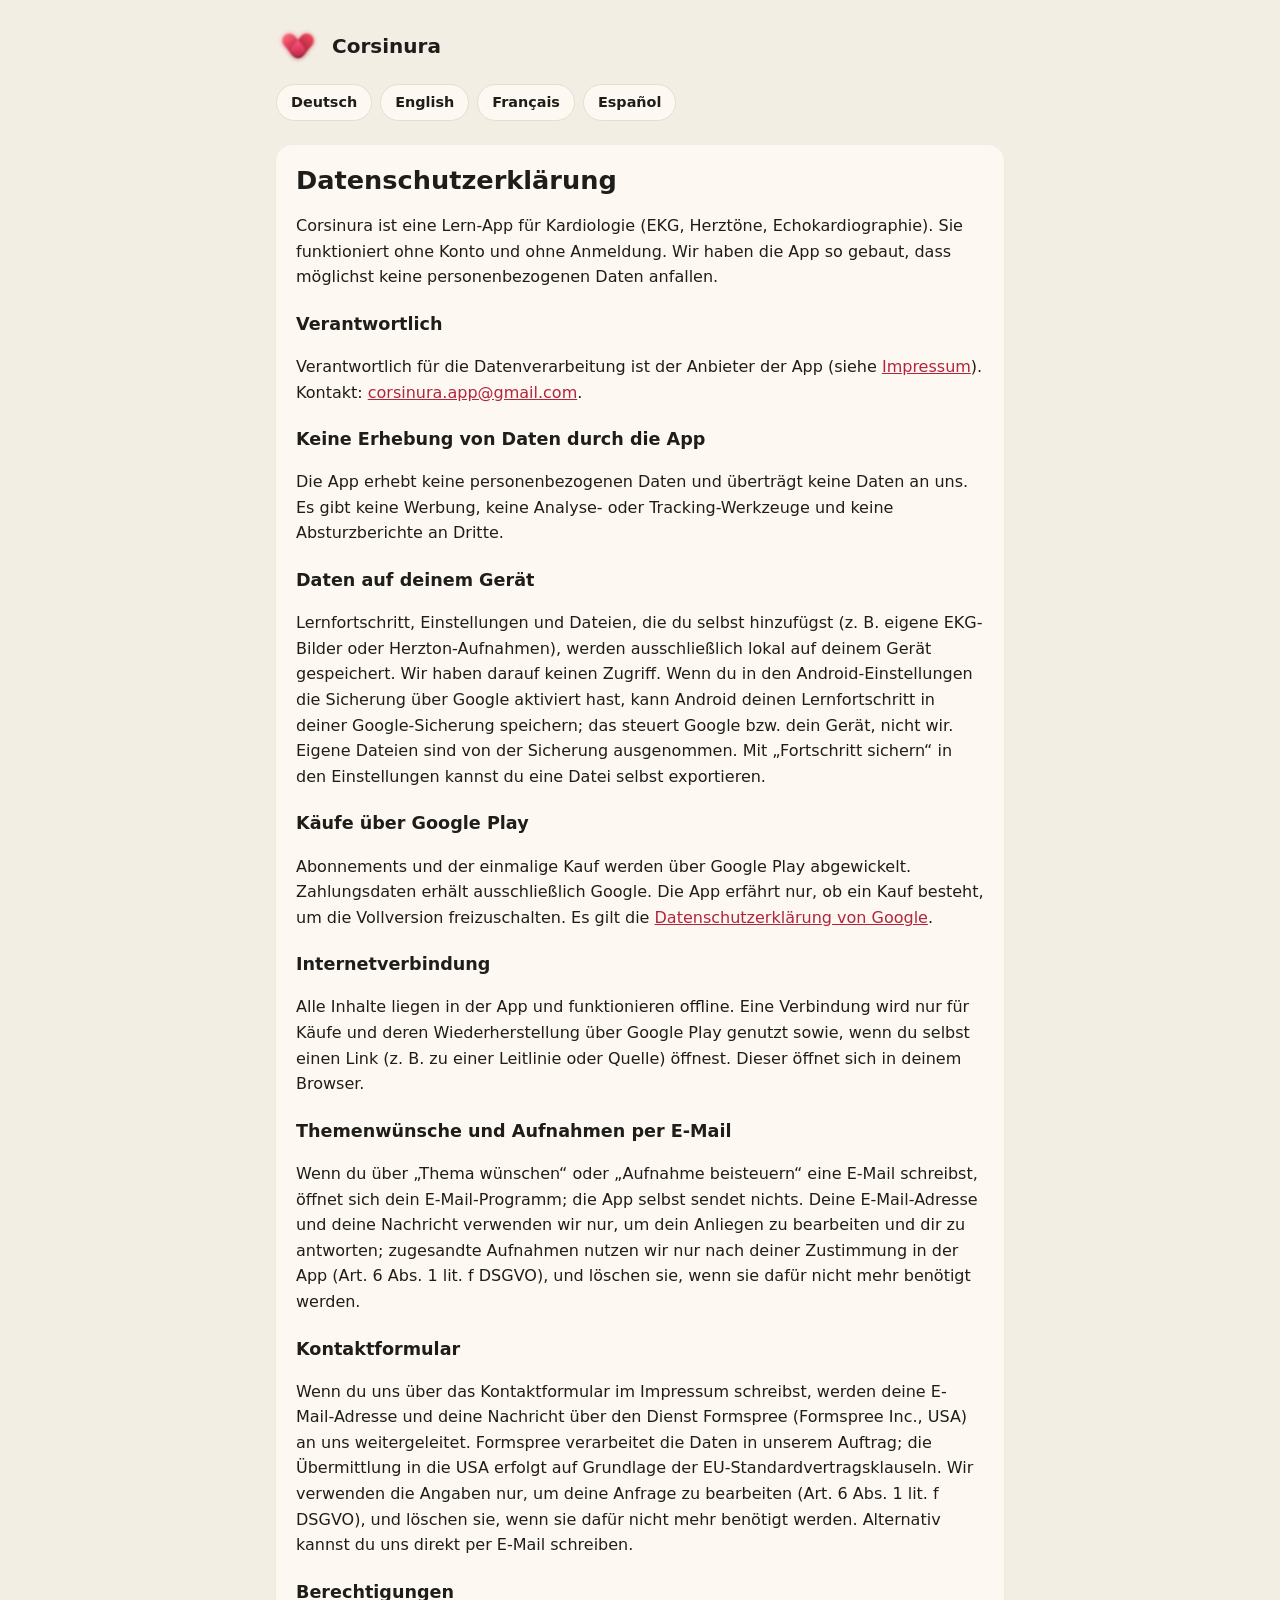
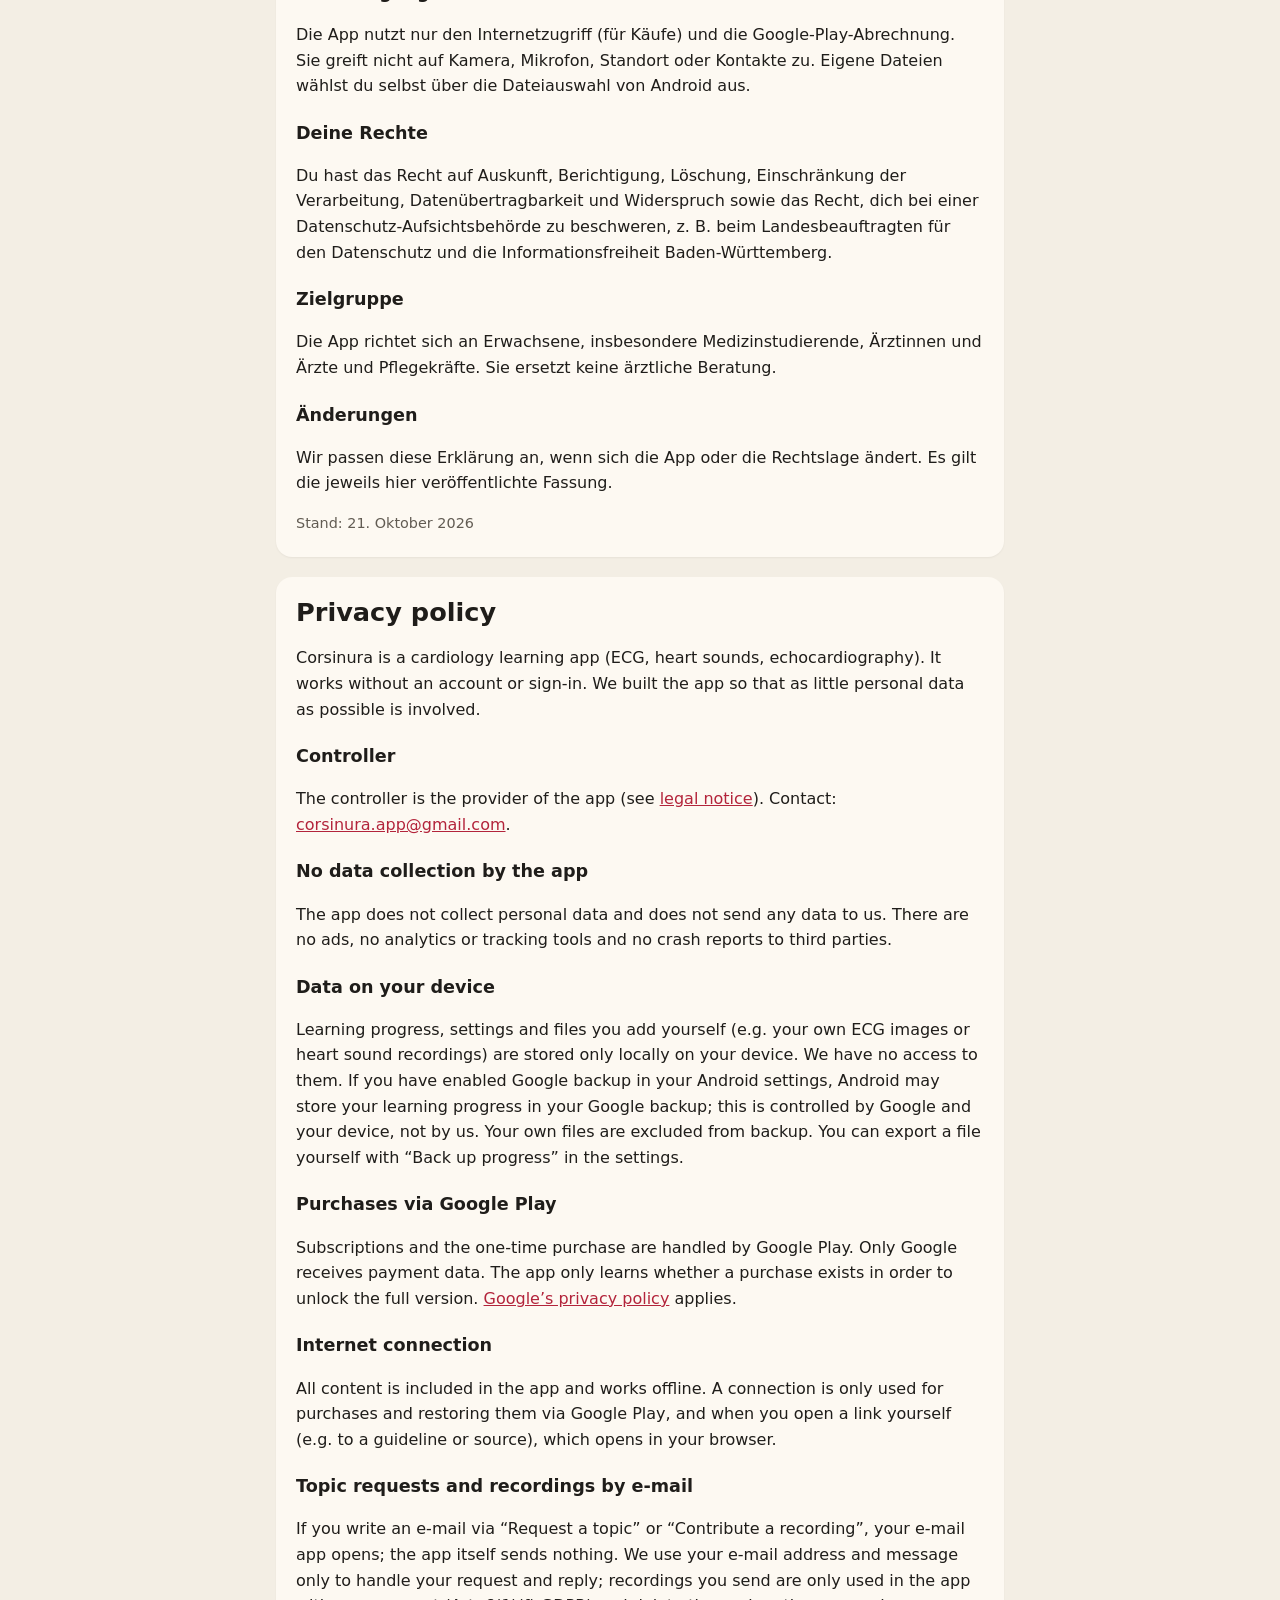
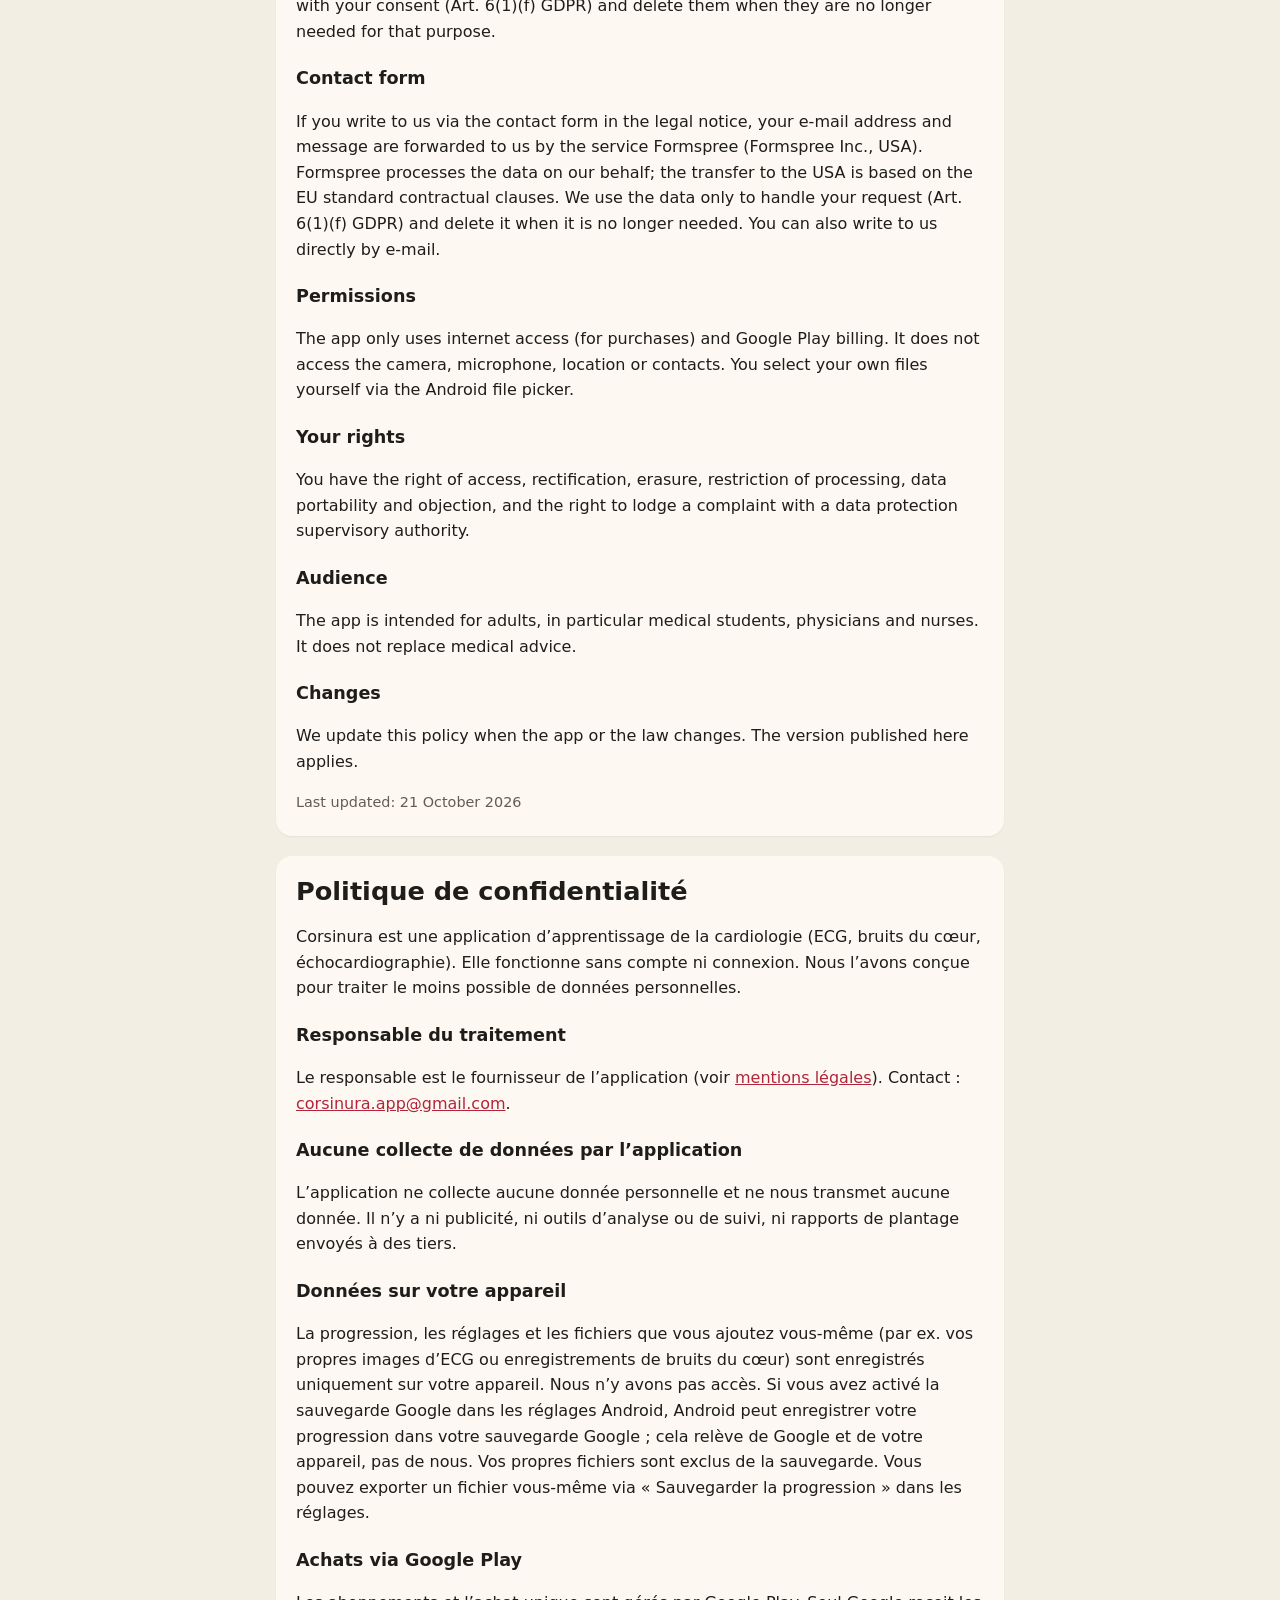
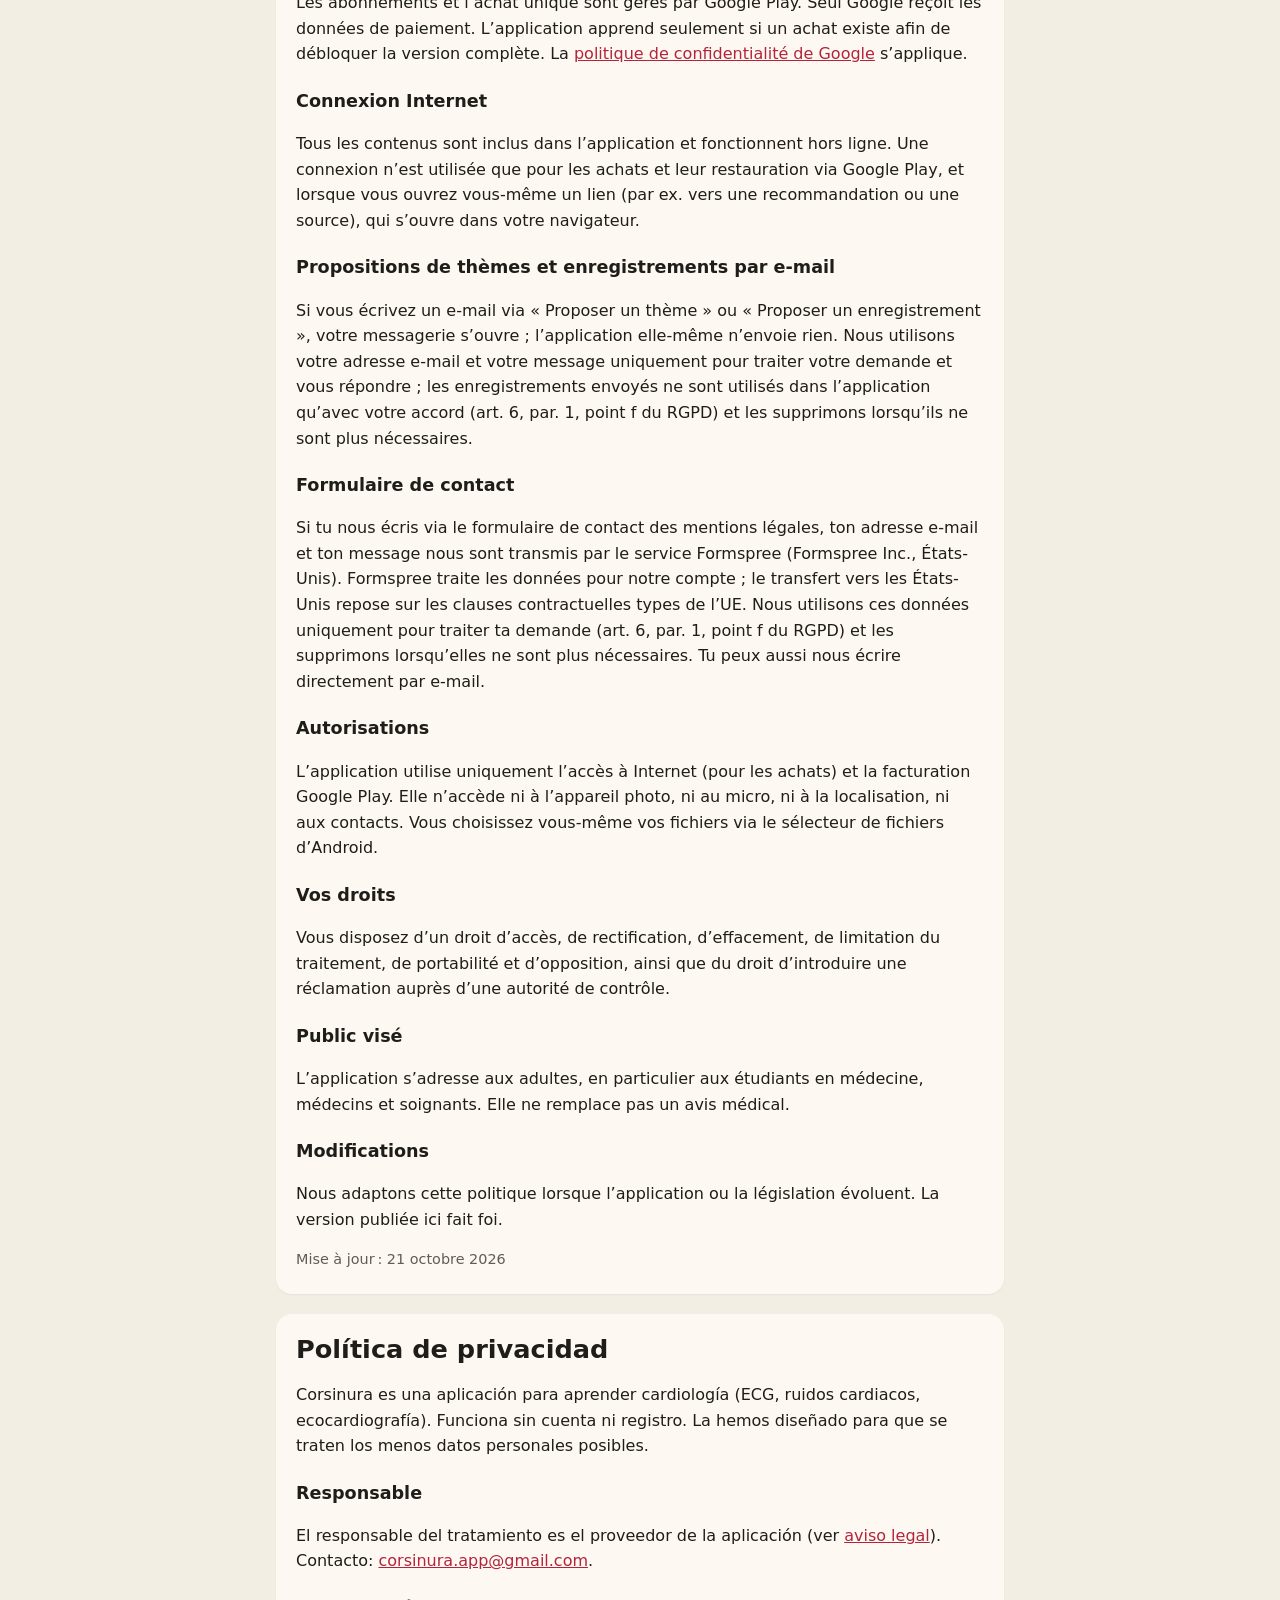
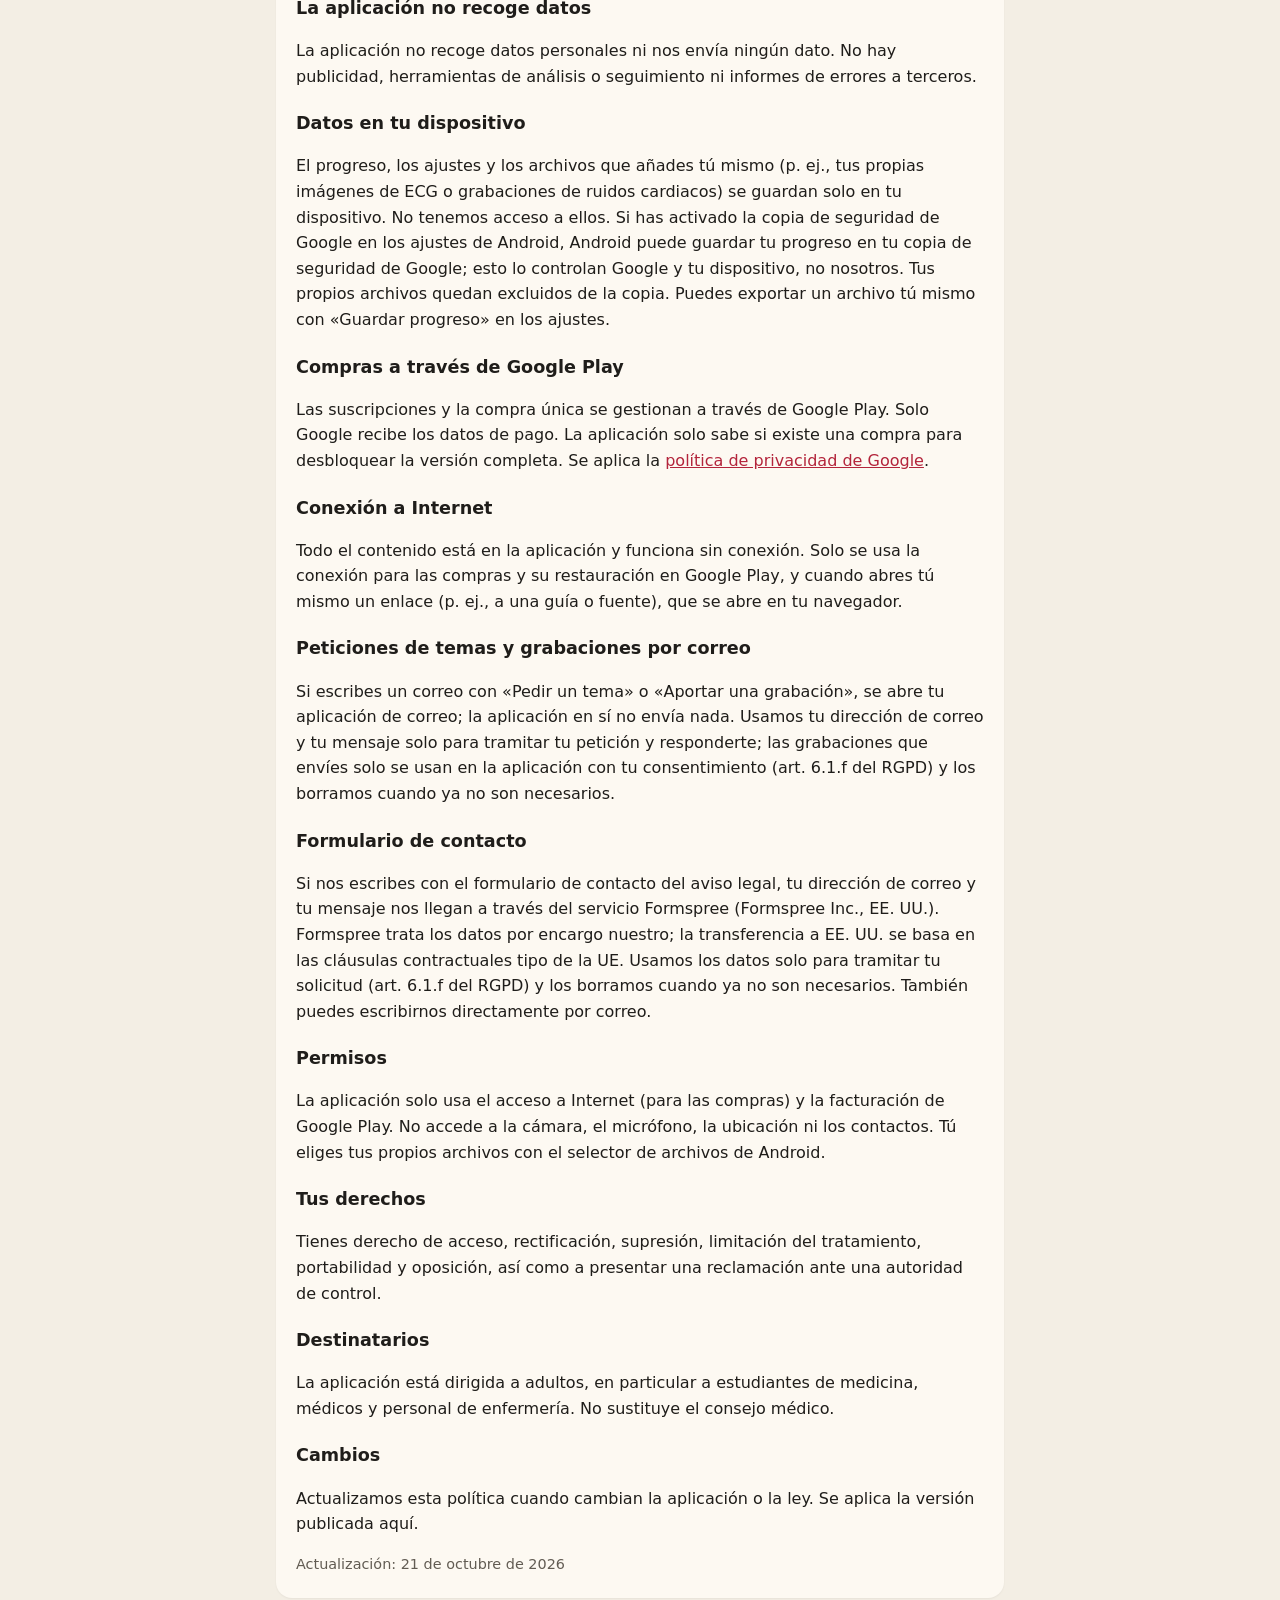
==== commit 7e02fe08: "Kontaktformular (Formspree) im Impressum, Datenschutz ergänzt Co-Authored-By: Claude Opus 5.5 <norep" ====
--- a/datenschutz.html
+++ b/datenschutz.html
@@ -2,5 +2,5 @@
 <html lang="de"><head><meta charset="utf-8"><meta name="viewport" content="width=device-width, initial-scale=1">
 <title>Corsinura: Datenschutz / Privacy</title><link rel="stylesheet" href="style.css"><link rel="icon" href="img/logo.png"></head>
 <body><div class="wrap"><header><img src="img/logo.png" alt=""><a href="./">Corsinura</a></header>
-<nav class="lang"><a href="#de">Deutsch</a><a href="#en">English</a><a href="#fr">Français</a><a href="#es">Español</a></nav><section id="de" lang="de"><h1>Datenschutzerklärung</h1><p>Corsinura ist eine Lern-App für Kardiologie (EKG, Herztöne, Echokardiographie). Sie funktioniert ohne Konto und ohne Anmeldung. Wir haben die App so gebaut, dass möglichst keine personenbezogenen Daten anfallen.</p><h2>Verantwortlich</h2><p>Verantwortlich für die Datenverarbeitung ist der Anbieter der App (siehe <a href="impressum.html">Impressum</a>). Kontakt: <a href="mailto:corsinura.app@gmail.com">corsinura.app@gmail.com</a>.</p><h2>Keine Erhebung von Daten durch die App</h2><p>Die App erhebt keine personenbezogenen Daten und überträgt keine Daten an uns. Es gibt keine Werbung, keine Analyse- oder Tracking-Werkzeuge und keine Absturzberichte an Dritte.</p><h2>Daten auf deinem Gerät</h2><p>Lernfortschritt, Einstellungen und Dateien, die du selbst hinzufügst (z. B. eigene EKG-Bilder oder Herzton-Aufnahmen), werden ausschließlich lokal auf deinem Gerät gespeichert. Wir haben darauf keinen Zugriff. Wenn du in den Android-Einstellungen die Sicherung über Google aktiviert hast, kann Android deinen Lernfortschritt in deiner Google-Sicherung speichern; das steuert Google bzw. dein Gerät, nicht wir. Eigene Dateien sind von der Sicherung ausgenommen. Mit „Fortschritt sichern“ in den Einstellungen kannst du eine Datei selbst exportieren.</p><h2>Käufe über Google Play</h2><p>Abonnements und der einmalige Kauf werden über Google Play abgewickelt. Zahlungsdaten erhält ausschließlich Google. Die App erfährt nur, ob ein Kauf besteht, um die Vollversion freizuschalten. Es gilt die <a href="https://policies.google.com/privacy">Datenschutzerklärung von Google</a>.</p><h2>Internetverbindung</h2><p>Alle Inhalte liegen in der App und funktionieren offline. Eine Verbindung wird nur für Käufe und deren Wiederherstellung über Google Play genutzt sowie, wenn du selbst einen Link (z. B. zu einer Leitlinie oder Quelle) öffnest. Dieser öffnet sich in deinem Browser.</p><h2>Themenwünsche und Aufnahmen per E-Mail</h2><p>Wenn du über „Thema wünschen“ oder „Aufnahme beisteuern“ eine E-Mail schreibst, öffnet sich dein E-Mail-Programm; die App selbst sendet nichts. Deine E-Mail-Adresse und deine Nachricht verwenden wir nur, um dein Anliegen zu bearbeiten und dir zu antworten; zugesandte Aufnahmen nutzen wir nur nach deiner Zustimmung in der App (Art. 6 Abs. 1 lit. f DSGVO), und löschen sie, wenn sie dafür nicht mehr benötigt werden.</p><h2>Berechtigungen</h2><p>Die App nutzt nur den Internetzugriff (für Käufe) und die Google-Play-Abrechnung. Sie greift nicht auf Kamera, Mikrofon, Standort oder Kontakte zu. Eigene Dateien wählst du selbst über die Dateiauswahl von Android aus.</p><h2>Deine Rechte</h2><p>Du hast das Recht auf Auskunft, Berichtigung, Löschung, Einschränkung der Verarbeitung, Datenübertragbarkeit und Widerspruch sowie das Recht, dich bei einer Datenschutz-Aufsichtsbehörde zu beschweren, z. B. beim Landesbeauftragten für den Datenschutz und die Informationsfreiheit Baden-Württemberg.</p><h2>Zielgruppe</h2><p>Die App richtet sich an Erwachsene, insbesondere Medizinstudierende, Ärztinnen und Ärzte und Pflegekräfte. Sie ersetzt keine ärztliche Beratung.</p><h2>Änderungen</h2><p>Wir passen diese Erklärung an, wenn sich die App oder die Rechtslage ändert. Es gilt die jeweils hier veröffentlichte Fassung.</p><p class="muted">Stand: 17. Oktober 2026</p></section><section id="en" lang="en"><h1>Privacy policy</h1><p>Corsinura is a cardiology learning app (ECG, heart sounds, echocardiography). It works without an account or sign-in. We built the app so that as little personal data as possible is involved.</p><h2>Controller</h2><p>The controller is the provider of the app (see <a href="impressum.html">legal notice</a>). Contact: <a href="mailto:corsinura.app@gmail.com">corsinura.app@gmail.com</a>.</p><h2>No data collection by the app</h2><p>The app does not collect personal data and does not send any data to us. There are no ads, no analytics or tracking tools and no crash reports to third parties.</p><h2>Data on your device</h2><p>Learning progress, settings and files you add yourself (e.g. your own ECG images or heart sound recordings) are stored only locally on your device. We have no access to them. If you have enabled Google backup in your Android settings, Android may store your learning progress in your Google backup; this is controlled by Google and your device, not by us. Your own files are excluded from backup. You can export a file yourself with “Back up progress” in the settings.</p><h2>Purchases via Google Play</h2><p>Subscriptions and the one-time purchase are handled by Google Play. Only Google receives payment data. The app only learns whether a purchase exists in order to unlock the full version. <a href="https://policies.google.com/privacy">Google’s privacy policy</a> applies.</p><h2>Internet connection</h2><p>All content is included in the app and works offline. A connection is only used for purchases and restoring them via Google Play, and when you open a link yourself (e.g. to a guideline or source), which opens in your browser.</p><h2>Topic requests and recordings by e-mail</h2><p>If you write an e-mail via “Request a topic” or “Contribute a recording”, your e-mail app opens; the app itself sends nothing. We use your e-mail address and message only to handle your request and reply; recordings you send are only used in the app with your consent (Art. 6(1)(f) GDPR) and delete them when they are no longer needed for that purpose.</p><h2>Permissions</h2><p>The app only uses internet access (for purchases) and Google Play billing. It does not access the camera, microphone, location or contacts. You select your own files yourself via the Android file picker.</p><h2>Your rights</h2><p>You have the right of access, rectification, erasure, restriction of processing, data portability and objection, and the right to lodge a complaint with a data protection supervisory authority.</p><h2>Audience</h2><p>The app is intended for adults, in particular medical students, physicians and nurses. It does not replace medical advice.</p><h2>Changes</h2><p>We update this policy when the app or the law changes. The version published here applies.</p><p class="muted">Last updated: 17 October 2026</p></section><section id="fr" lang="fr"><h1>Politique de confidentialité</h1><p>Corsinura est une application d’apprentissage de la cardiologie (ECG, bruits du cœur, échocardiographie). Elle fonctionne sans compte ni connexion. Nous l’avons conçue pour traiter le moins possible de données personnelles.</p><h2>Responsable du traitement</h2><p>Le responsable est le fournisseur de l’application (voir <a href="impressum.html">mentions légales</a>). Contact : <a href="mailto:corsinura.app@gmail.com">corsinura.app@gmail.com</a>.</p><h2>Aucune collecte de données par l’application</h2><p>L’application ne collecte aucune donnée personnelle et ne nous transmet aucune donnée. Il n’y a ni publicité, ni outils d’analyse ou de suivi, ni rapports de plantage envoyés à des tiers.</p><h2>Données sur votre appareil</h2><p>La progression, les réglages et les fichiers que vous ajoutez vous-même (par ex. vos propres images d’ECG ou enregistrements de bruits du cœur) sont enregistrés uniquement sur votre appareil. Nous n’y avons pas accès. Si vous avez activé la sauvegarde Google dans les réglages Android, Android peut enregistrer votre progression dans votre sauvegarde Google ; cela relève de Google et de votre appareil, pas de nous. Vos propres fichiers sont exclus de la sauvegarde. Vous pouvez exporter un fichier vous-même via « Sauvegarder la progression » dans les réglages.</p><h2>Achats via Google Play</h2><p>Les abonnements et l’achat unique sont gérés par Google Play. Seul Google reçoit les données de paiement. L’application apprend seulement si un achat existe afin de débloquer la version complète. La <a href="https://policies.google.com/privacy">politique de confidentialité de Google</a> s’applique.</p><h2>Connexion Internet</h2><p>Tous les contenus sont inclus dans l’application et fonctionnent hors ligne. Une connexion n’est utilisée que pour les achats et leur restauration via Google Play, et lorsque vous ouvrez vous-même un lien (par ex. vers une recommandation ou une source), qui s’ouvre dans votre navigateur.</p><h2>Propositions de thèmes et enregistrements par e-mail</h2><p>Si vous écrivez un e-mail via « Proposer un thème » ou « Proposer un enregistrement », votre messagerie s’ouvre ; l’application elle-même n’envoie rien. Nous utilisons votre adresse e-mail et votre message uniquement pour traiter votre demande et vous répondre ; les enregistrements envoyés ne sont utilisés dans l’application qu’avec votre accord (art. 6, par. 1, point f du RGPD) et les supprimons lorsqu’ils ne sont plus nécessaires.</p><h2>Autorisations</h2><p>L’application utilise uniquement l’accès à Internet (pour les achats) et la facturation Google Play. Elle n’accède ni à l’appareil photo, ni au micro, ni à la localisation, ni aux contacts. Vous choisissez vous-même vos fichiers via le sélecteur de fichiers d’Android.</p><h2>Vos droits</h2><p>Vous disposez d’un droit d’accès, de rectification, d’effacement, de limitation du traitement, de portabilité et d’opposition, ainsi que du droit d’introduire une réclamation auprès d’une autorité de contrôle.</p><h2>Public visé</h2><p>L’application s’adresse aux adultes, en particulier aux étudiants en médecine, médecins et soignants. Elle ne remplace pas un avis médical.</p><h2>Modifications</h2><p>Nous adaptons cette politique lorsque l’application ou la législation évoluent. La version publiée ici fait foi.</p><p class="muted">Mise à jour : 17 octobre 2026</p></section><section id="es" lang="es"><h1>Política de privacidad</h1><p>Corsinura es una aplicación para aprender cardiología (ECG, ruidos cardiacos, ecocardiografía). Funciona sin cuenta ni registro. La hemos diseñado para que se traten los menos datos personales posibles.</p><h2>Responsable</h2><p>El responsable del tratamiento es el proveedor de la aplicación (ver <a href="impressum.html">aviso legal</a>). Contacto: <a href="mailto:corsinura.app@gmail.com">corsinura.app@gmail.com</a>.</p><h2>La aplicación no recoge datos</h2><p>La aplicación no recoge datos personales ni nos envía ningún dato. No hay publicidad, herramientas de análisis o seguimiento ni informes de errores a terceros.</p><h2>Datos en tu dispositivo</h2><p>El progreso, los ajustes y los archivos que añades tú mismo (p. ej., tus propias imágenes de ECG o grabaciones de ruidos cardiacos) se guardan solo en tu dispositivo. No tenemos acceso a ellos. Si has activado la copia de seguridad de Google en los ajustes de Android, Android puede guardar tu progreso en tu copia de seguridad de Google; esto lo controlan Google y tu dispositivo, no nosotros. Tus propios archivos quedan excluidos de la copia. Puedes exportar un archivo tú mismo con «Guardar progreso» en los ajustes.</p><h2>Compras a través de Google Play</h2><p>Las suscripciones y la compra única se gestionan a través de Google Play. Solo Google recibe los datos de pago. La aplicación solo sabe si existe una compra para desbloquear la versión completa. Se aplica la <a href="https://policies.google.com/privacy">política de privacidad de Google</a>.</p><h2>Conexión a Internet</h2><p>Todo el contenido está en la aplicación y funciona sin conexión. Solo se usa la conexión para las compras y su restauración en Google Play, y cuando abres tú mismo un enlace (p. ej., a una guía o fuente), que se abre en tu navegador.</p><h2>Peticiones de temas y grabaciones por correo</h2><p>Si escribes un correo con «Pedir un tema» o «Aportar una grabación», se abre tu aplicación de correo; la aplicación en sí no envía nada. Usamos tu dirección de correo y tu mensaje solo para tramitar tu petición y responderte; las grabaciones que envíes solo se usan en la aplicación con tu consentimiento (art. 6.1.f del RGPD) y los borramos cuando ya no son necesarios.</p><h2>Permisos</h2><p>La aplicación solo usa el acceso a Internet (para las compras) y la facturación de Google Play. No accede a la cámara, el micrófono, la ubicación ni los contactos. Tú eliges tus propios archivos con el selector de archivos de Android.</p><h2>Tus derechos</h2><p>Tienes derecho de acceso, rectificación, supresión, limitación del tratamiento, portabilidad y oposición, así como a presentar una reclamación ante una autoridad de control.</p><h2>Destinatarios</h2><p>La aplicación está dirigida a adultos, en particular a estudiantes de medicina, médicos y personal de enfermería. No sustituye el consejo médico.</p><h2>Cambios</h2><p>Actualizamos esta política cuando cambian la aplicación o la ley. Se aplica la versión publicada aquí.</p><p class="muted">Actualización: 17 de octubre de 2026</p></section>
+<nav class="lang"><a href="#de">Deutsch</a><a href="#en">English</a><a href="#fr">Français</a><a href="#es">Español</a></nav><section id="de" lang="de"><h1>Datenschutzerklärung</h1><p>Corsinura ist eine Lern-App für Kardiologie (EKG, Herztöne, Echokardiographie). Sie funktioniert ohne Konto und ohne Anmeldung. Wir haben die App so gebaut, dass möglichst keine personenbezogenen Daten anfallen.</p><h2>Verantwortlich</h2><p>Verantwortlich für die Datenverarbeitung ist der Anbieter der App (siehe <a href="impressum.html">Impressum</a>). Kontakt: <a href="mailto:corsinura.app@gmail.com">corsinura.app@gmail.com</a>.</p><h2>Keine Erhebung von Daten durch die App</h2><p>Die App erhebt keine personenbezogenen Daten und überträgt keine Daten an uns. Es gibt keine Werbung, keine Analyse- oder Tracking-Werkzeuge und keine Absturzberichte an Dritte.</p><h2>Daten auf deinem Gerät</h2><p>Lernfortschritt, Einstellungen und Dateien, die du selbst hinzufügst (z. B. eigene EKG-Bilder oder Herzton-Aufnahmen), werden ausschließlich lokal auf deinem Gerät gespeichert. Wir haben darauf keinen Zugriff. Wenn du in den Android-Einstellungen die Sicherung über Google aktiviert hast, kann Android deinen Lernfortschritt in deiner Google-Sicherung speichern; das steuert Google bzw. dein Gerät, nicht wir. Eigene Dateien sind von der Sicherung ausgenommen. Mit „Fortschritt sichern“ in den Einstellungen kannst du eine Datei selbst exportieren.</p><h2>Käufe über Google Play</h2><p>Abonnements und der einmalige Kauf werden über Google Play abgewickelt. Zahlungsdaten erhält ausschließlich Google. Die App erfährt nur, ob ein Kauf besteht, um die Vollversion freizuschalten. Es gilt die <a href="https://policies.google.com/privacy">Datenschutzerklärung von Google</a>.</p><h2>Internetverbindung</h2><p>Alle Inhalte liegen in der App und funktionieren offline. Eine Verbindung wird nur für Käufe und deren Wiederherstellung über Google Play genutzt sowie, wenn du selbst einen Link (z. B. zu einer Leitlinie oder Quelle) öffnest. Dieser öffnet sich in deinem Browser.</p><h2>Themenwünsche und Aufnahmen per E-Mail</h2><p>Wenn du über „Thema wünschen“ oder „Aufnahme beisteuern“ eine E-Mail schreibst, öffnet sich dein E-Mail-Programm; die App selbst sendet nichts. Deine E-Mail-Adresse und deine Nachricht verwenden wir nur, um dein Anliegen zu bearbeiten und dir zu antworten; zugesandte Aufnahmen nutzen wir nur nach deiner Zustimmung in der App (Art. 6 Abs. 1 lit. f DSGVO), und löschen sie, wenn sie dafür nicht mehr benötigt werden.</p><h2>Kontaktformular</h2><p>Wenn du uns über das Kontaktformular im Impressum schreibst, werden deine E-Mail-Adresse und deine Nachricht über den Dienst Formspree (Formspree Inc., USA) an uns weitergeleitet. Formspree verarbeitet die Daten in unserem Auftrag; die Übermittlung in die USA erfolgt auf Grundlage der EU-Standardvertragsklauseln. Wir verwenden die Angaben nur, um deine Anfrage zu bearbeiten (Art. 6 Abs. 1 lit. f DSGVO), und löschen sie, wenn sie dafür nicht mehr benötigt werden. Alternativ kannst du uns direkt per E-Mail schreiben.</p><h2>Berechtigungen</h2><p>Die App nutzt nur den Internetzugriff (für Käufe) und die Google-Play-Abrechnung. Sie greift nicht auf Kamera, Mikrofon, Standort oder Kontakte zu. Eigene Dateien wählst du selbst über die Dateiauswahl von Android aus.</p><h2>Deine Rechte</h2><p>Du hast das Recht auf Auskunft, Berichtigung, Löschung, Einschränkung der Verarbeitung, Datenübertragbarkeit und Widerspruch sowie das Recht, dich bei einer Datenschutz-Aufsichtsbehörde zu beschweren, z. B. beim Landesbeauftragten für den Datenschutz und die Informationsfreiheit Baden-Württemberg.</p><h2>Zielgruppe</h2><p>Die App richtet sich an Erwachsene, insbesondere Medizinstudierende, Ärztinnen und Ärzte und Pflegekräfte. Sie ersetzt keine ärztliche Beratung.</p><h2>Änderungen</h2><p>Wir passen diese Erklärung an, wenn sich die App oder die Rechtslage ändert. Es gilt die jeweils hier veröffentlichte Fassung.</p><p class="muted">Stand: 21. Oktober 2026</p></section><section id="en" lang="en"><h1>Privacy policy</h1><p>Corsinura is a cardiology learning app (ECG, heart sounds, echocardiography). It works without an account or sign-in. We built the app so that as little personal data as possible is involved.</p><h2>Controller</h2><p>The controller is the provider of the app (see <a href="impressum.html">legal notice</a>). Contact: <a href="mailto:corsinura.app@gmail.com">corsinura.app@gmail.com</a>.</p><h2>No data collection by the app</h2><p>The app does not collect personal data and does not send any data to us. There are no ads, no analytics or tracking tools and no crash reports to third parties.</p><h2>Data on your device</h2><p>Learning progress, settings and files you add yourself (e.g. your own ECG images or heart sound recordings) are stored only locally on your device. We have no access to them. If you have enabled Google backup in your Android settings, Android may store your learning progress in your Google backup; this is controlled by Google and your device, not by us. Your own files are excluded from backup. You can export a file yourself with “Back up progress” in the settings.</p><h2>Purchases via Google Play</h2><p>Subscriptions and the one-time purchase are handled by Google Play. Only Google receives payment data. The app only learns whether a purchase exists in order to unlock the full version. <a href="https://policies.google.com/privacy">Google’s privacy policy</a> applies.</p><h2>Internet connection</h2><p>All content is included in the app and works offline. A connection is only used for purchases and restoring them via Google Play, and when you open a link yourself (e.g. to a guideline or source), which opens in your browser.</p><h2>Topic requests and recordings by e-mail</h2><p>If you write an e-mail via “Request a topic” or “Contribute a recording”, your e-mail app opens; the app itself sends nothing. We use your e-mail address and message only to handle your request and reply; recordings you send are only used in the app with your consent (Art. 6(1)(f) GDPR) and delete them when they are no longer needed for that purpose.</p><h2>Contact form</h2><p>If you write to us via the contact form in the legal notice, your e-mail address and message are forwarded to us by the service Formspree (Formspree Inc., USA). Formspree processes the data on our behalf; the transfer to the USA is based on the EU standard contractual clauses. We use the data only to handle your request (Art. 6(1)(f) GDPR) and delete it when it is no longer needed. You can also write to us directly by e-mail.</p><h2>Permissions</h2><p>The app only uses internet access (for purchases) and Google Play billing. It does not access the camera, microphone, location or contacts. You select your own files yourself via the Android file picker.</p><h2>Your rights</h2><p>You have the right of access, rectification, erasure, restriction of processing, data portability and objection, and the right to lodge a complaint with a data protection supervisory authority.</p><h2>Audience</h2><p>The app is intended for adults, in particular medical students, physicians and nurses. It does not replace medical advice.</p><h2>Changes</h2><p>We update this policy when the app or the law changes. The version published here applies.</p><p class="muted">Last updated: 21 October 2026</p></section><section id="fr" lang="fr"><h1>Politique de confidentialité</h1><p>Corsinura est une application d’apprentissage de la cardiologie (ECG, bruits du cœur, échocardiographie). Elle fonctionne sans compte ni connexion. Nous l’avons conçue pour traiter le moins possible de données personnelles.</p><h2>Responsable du traitement</h2><p>Le responsable est le fournisseur de l’application (voir <a href="impressum.html">mentions légales</a>). Contact : <a href="mailto:corsinura.app@gmail.com">corsinura.app@gmail.com</a>.</p><h2>Aucune collecte de données par l’application</h2><p>L’application ne collecte aucune donnée personnelle et ne nous transmet aucune donnée. Il n’y a ni publicité, ni outils d’analyse ou de suivi, ni rapports de plantage envoyés à des tiers.</p><h2>Données sur votre appareil</h2><p>La progression, les réglages et les fichiers que vous ajoutez vous-même (par ex. vos propres images d’ECG ou enregistrements de bruits du cœur) sont enregistrés uniquement sur votre appareil. Nous n’y avons pas accès. Si vous avez activé la sauvegarde Google dans les réglages Android, Android peut enregistrer votre progression dans votre sauvegarde Google ; cela relève de Google et de votre appareil, pas de nous. Vos propres fichiers sont exclus de la sauvegarde. Vous pouvez exporter un fichier vous-même via « Sauvegarder la progression » dans les réglages.</p><h2>Achats via Google Play</h2><p>Les abonnements et l’achat unique sont gérés par Google Play. Seul Google reçoit les données de paiement. L’application apprend seulement si un achat existe afin de débloquer la version complète. La <a href="https://policies.google.com/privacy">politique de confidentialité de Google</a> s’applique.</p><h2>Connexion Internet</h2><p>Tous les contenus sont inclus dans l’application et fonctionnent hors ligne. Une connexion n’est utilisée que pour les achats et leur restauration via Google Play, et lorsque vous ouvrez vous-même un lien (par ex. vers une recommandation ou une source), qui s’ouvre dans votre navigateur.</p><h2>Propositions de thèmes et enregistrements par e-mail</h2><p>Si vous écrivez un e-mail via « Proposer un thème » ou « Proposer un enregistrement », votre messagerie s’ouvre ; l’application elle-même n’envoie rien. Nous utilisons votre adresse e-mail et votre message uniquement pour traiter votre demande et vous répondre ; les enregistrements envoyés ne sont utilisés dans l’application qu’avec votre accord (art. 6, par. 1, point f du RGPD) et les supprimons lorsqu’ils ne sont plus nécessaires.</p><h2>Formulaire de contact</h2><p>Si tu nous écris via le formulaire de contact des mentions légales, ton adresse e-mail et ton message nous sont transmis par le service Formspree (Formspree Inc., États-Unis). Formspree traite les données pour notre compte ; le transfert vers les États-Unis repose sur les clauses contractuelles types de l’UE. Nous utilisons ces données uniquement pour traiter ta demande (art. 6, par. 1, point f du RGPD) et les supprimons lorsqu’elles ne sont plus nécessaires. Tu peux aussi nous écrire directement par e-mail.</p><h2>Autorisations</h2><p>L’application utilise uniquement l’accès à Internet (pour les achats) et la facturation Google Play. Elle n’accède ni à l’appareil photo, ni au micro, ni à la localisation, ni aux contacts. Vous choisissez vous-même vos fichiers via le sélecteur de fichiers d’Android.</p><h2>Vos droits</h2><p>Vous disposez d’un droit d’accès, de rectification, d’effacement, de limitation du traitement, de portabilité et d’opposition, ainsi que du droit d’introduire une réclamation auprès d’une autorité de contrôle.</p><h2>Public visé</h2><p>L’application s’adresse aux adultes, en particulier aux étudiants en médecine, médecins et soignants. Elle ne remplace pas un avis médical.</p><h2>Modifications</h2><p>Nous adaptons cette politique lorsque l’application ou la législation évoluent. La version publiée ici fait foi.</p><p class="muted">Mise à jour : 21 octobre 2026</p></section><section id="es" lang="es"><h1>Política de privacidad</h1><p>Corsinura es una aplicación para aprender cardiología (ECG, ruidos cardiacos, ecocardiografía). Funciona sin cuenta ni registro. La hemos diseñado para que se traten los menos datos personales posibles.</p><h2>Responsable</h2><p>El responsable del tratamiento es el proveedor de la aplicación (ver <a href="impressum.html">aviso legal</a>). Contacto: <a href="mailto:corsinura.app@gmail.com">corsinura.app@gmail.com</a>.</p><h2>La aplicación no recoge datos</h2><p>La aplicación no recoge datos personales ni nos envía ningún dato. No hay publicidad, herramientas de análisis o seguimiento ni informes de errores a terceros.</p><h2>Datos en tu dispositivo</h2><p>El progreso, los ajustes y los archivos que añades tú mismo (p. ej., tus propias imágenes de ECG o grabaciones de ruidos cardiacos) se guardan solo en tu dispositivo. No tenemos acceso a ellos. Si has activado la copia de seguridad de Google en los ajustes de Android, Android puede guardar tu progreso en tu copia de seguridad de Google; esto lo controlan Google y tu dispositivo, no nosotros. Tus propios archivos quedan excluidos de la copia. Puedes exportar un archivo tú mismo con «Guardar progreso» en los ajustes.</p><h2>Compras a través de Google Play</h2><p>Las suscripciones y la compra única se gestionan a través de Google Play. Solo Google recibe los datos de pago. La aplicación solo sabe si existe una compra para desbloquear la versión completa. Se aplica la <a href="https://policies.google.com/privacy">política de privacidad de Google</a>.</p><h2>Conexión a Internet</h2><p>Todo el contenido está en la aplicación y funciona sin conexión. Solo se usa la conexión para las compras y su restauración en Google Play, y cuando abres tú mismo un enlace (p. ej., a una guía o fuente), que se abre en tu navegador.</p><h2>Peticiones de temas y grabaciones por correo</h2><p>Si escribes un correo con «Pedir un tema» o «Aportar una grabación», se abre tu aplicación de correo; la aplicación en sí no envía nada. Usamos tu dirección de correo y tu mensaje solo para tramitar tu petición y responderte; las grabaciones que envíes solo se usan en la aplicación con tu consentimiento (art. 6.1.f del RGPD) y los borramos cuando ya no son necesarios.</p><h2>Formulario de contacto</h2><p>Si nos escribes con el formulario de contacto del aviso legal, tu dirección de correo y tu mensaje nos llegan a través del servicio Formspree (Formspree Inc., EE. UU.). Formspree trata los datos por encargo nuestro; la transferencia a EE. UU. se basa en las cláusulas contractuales tipo de la UE. Usamos los datos solo para tramitar tu solicitud (art. 6.1.f del RGPD) y los borramos cuando ya no son necesarios. También puedes escribirnos directamente por correo.</p><h2>Permisos</h2><p>La aplicación solo usa el acceso a Internet (para las compras) y la facturación de Google Play. No accede a la cámara, el micrófono, la ubicación ni los contactos. Tú eliges tus propios archivos con el selector de archivos de Android.</p><h2>Tus derechos</h2><p>Tienes derecho de acceso, rectificación, supresión, limitación del tratamiento, portabilidad y oposición, así como a presentar una reclamación ante una autoridad de control.</p><h2>Destinatarios</h2><p>La aplicación está dirigida a adultos, en particular a estudiantes de medicina, médicos y personal de enfermería. No sustituye el consejo médico.</p><h2>Cambios</h2><p>Actualizamos esta política cuando cambian la aplicación o la ley. Se aplica la versión publicada aquí.</p><p class="muted">Actualización: 21 de octubre de 2026</p></section>
 </div></body></html>
